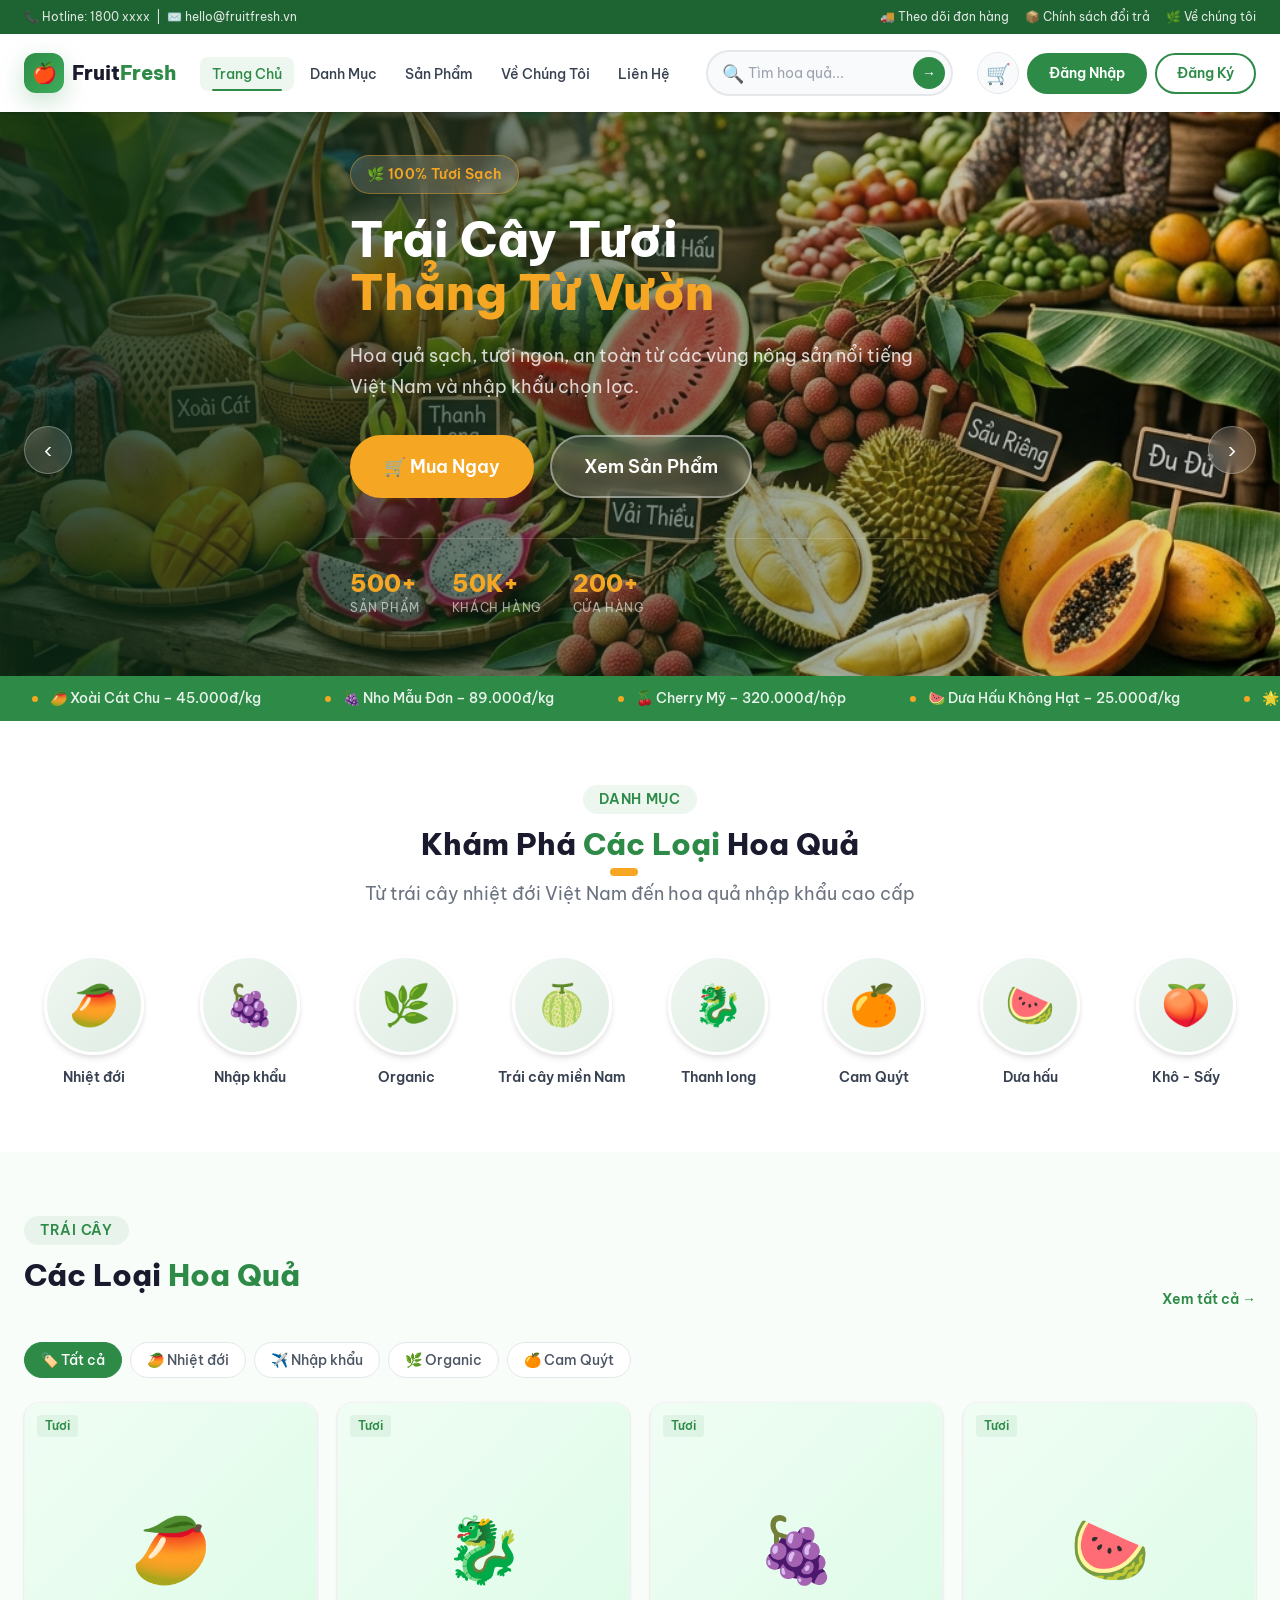
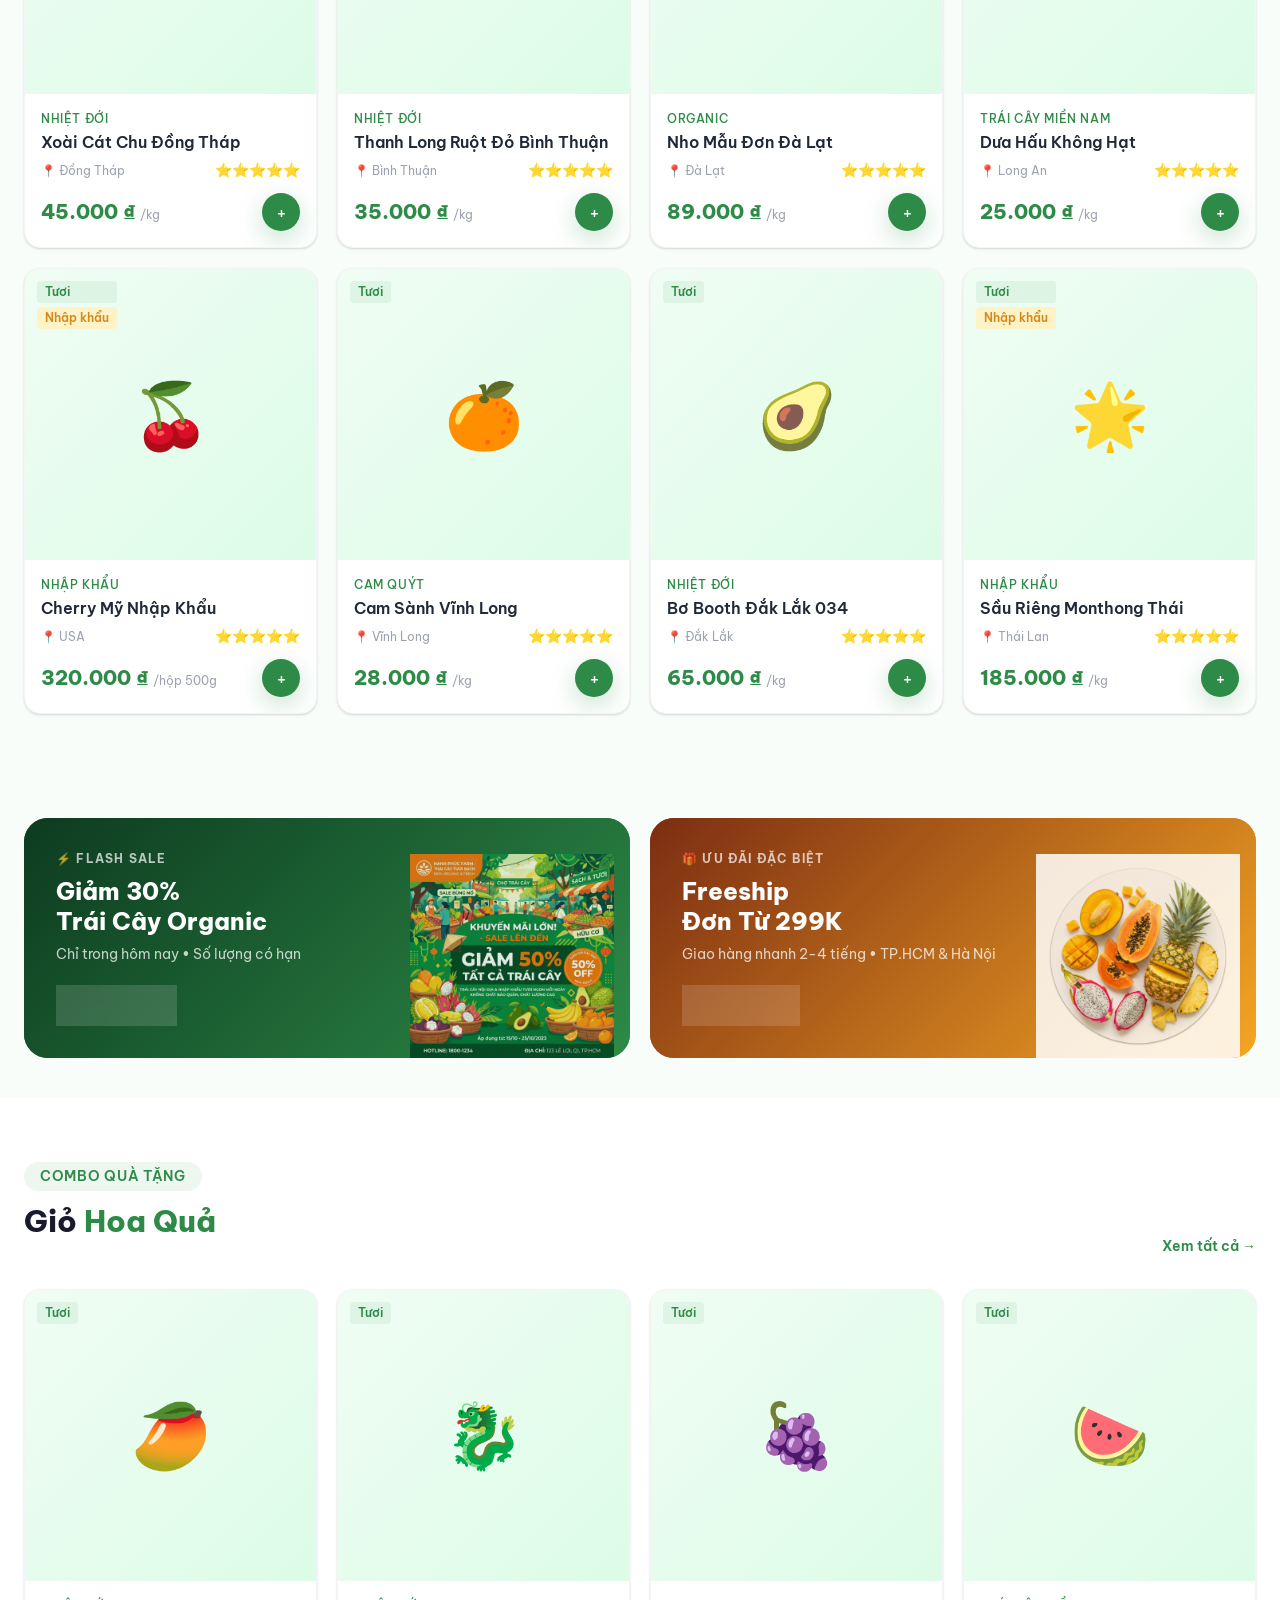
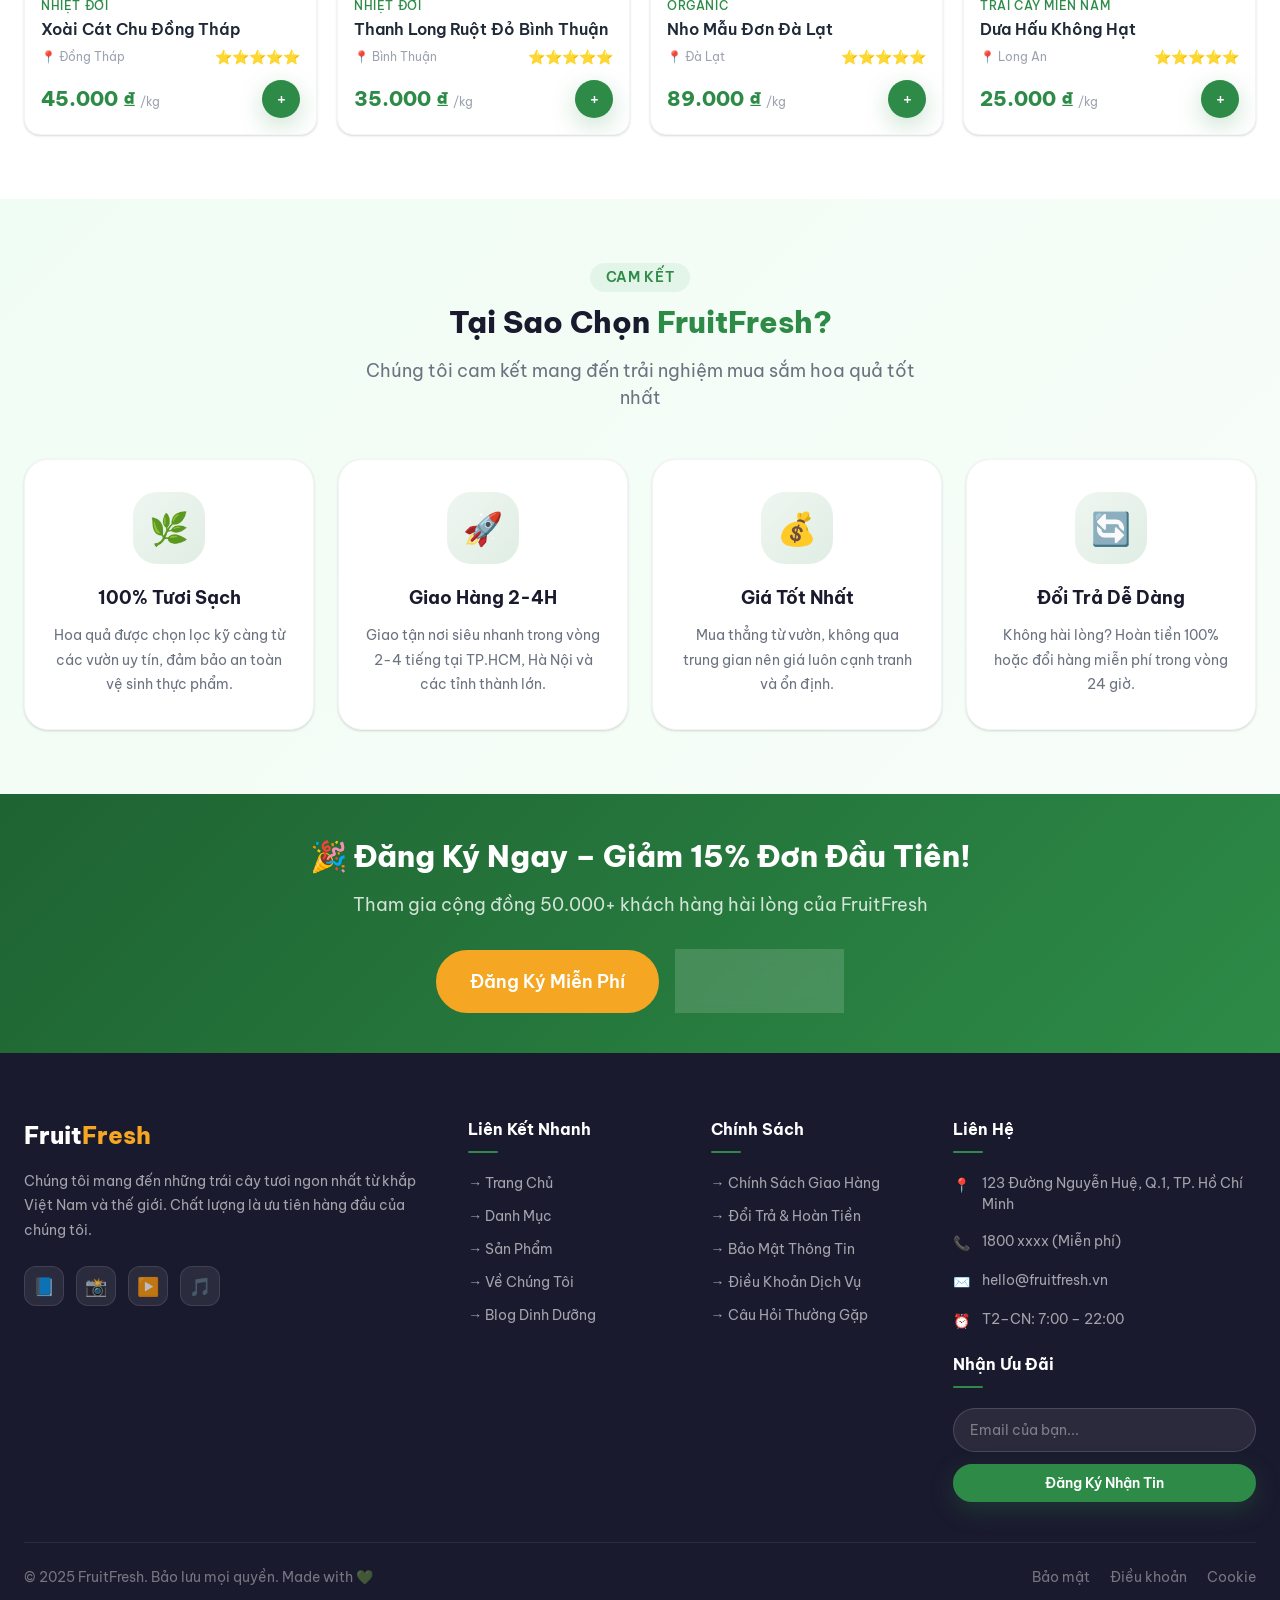
==== src/main/resources/static/index.html @ e74a1198 "fix anh" ====
<!DOCTYPE html>
<html lang="vi">
<head>
  <meta charset="UTF-8" />
  <meta name="viewport" content="width=device-width, initial-scale=1.0" />
  <meta name="description" content="FruitFresh - Hoa quả tươi sạch, nhập khẩu cao cấp. Giao hàng nhanh 2-4 tiếng tại TP.HCM và Hà Nội. 500+ sản phẩm từ khắp Việt Nam và thế giới." />
  <meta name="keywords" content="hoa quả, trái cây tươi, hoa quả nhập khẩu, trái cây organic, mua hoa quả online" />
  <meta property="og:title" content="FruitFresh - Hoa Quả Tươi Sạch Cao Cấp" />
  <meta property="og:description" content="Hoa quả tươi ngon, giao hàng nhanh, an toàn vệ sinh thực phẩm." />
  <title>FruitFresh - Hoa Quả Tươi Sạch Cao Cấp</title>

  <!-- CSS -->
  <link rel="stylesheet" href="assets/css/variables.css" />
  <link rel="stylesheet" href="assets/css/global.css" />
  <link rel="stylesheet" href="assets/css/components.css" />
  <link rel="stylesheet" href="assets/css/home.css" />
  <link rel="stylesheet" href="assets/css/profile.css" />

  <!-- Favicon emoji -->
  <link rel="icon" href="data:image/svg+xml,<svg xmlns='http://www.w3.org/2000/svg' viewBox='0 0 100 100'><text y='.9em' font-size='90'>🍎</text></svg>" />
</head>
<body>

<!-- ===================== HEADER ===================== -->
<header class="header" id="header">

  <!-- Top Bar -->
  <div class="header-top-bar">
    <div class="container">
      <span>📞 Hotline: <a href="tel:1800xxxx">1800 xxxx</a> &nbsp;|&nbsp; ✉️ <a href="mailto:hello@fruitfresh.vn">hello@fruitfresh.vn</a></span>
      <div class="top-bar-links">
        <a href="#">🚚 Theo dõi đơn hàng</a>
        <a href="#">📦 Chính sách đổi trả</a>
        <a href="#">🌿 Về chúng tôi</a>
      </div>
    </div>
  </div>

  <!-- Main Navbar -->
  <nav class="navbar">
    <div class="container">
      <div class="navbar-inner">

        <!-- Logo -->
        <a href="/" class="navbar-logo" id="logo">
          <div class="logo-icon">🍎</div>
          <div class="logo-text">Fruit<span>Fresh</span></div>
        </a>

        <!-- Nav Links -->
        <ul class="nav-links" id="nav-links">
          <li><a href="/" class="nav-link active" id="nav-home">Trang Chủ</a></li>
          <li><a href="#categories" class="nav-link" id="nav-categories">Danh Mục</a></li>
          <li><a href="#featured" class="nav-link" id="nav-products">Sản Phẩm</a></li>
          <li><a href="#why-us" class="nav-link" id="nav-about">Về Chúng Tôi</a></li>
          <li><a href="#contact" class="nav-link" id="nav-contact">Liên Hệ</a></li>
        </ul>

        <!-- Search -->
        <div class="navbar-search">
          <div class="search-input-wrap">
            <span class="search-icon">🔍</span>
            <input type="text" id="search-input" placeholder="Tìm hoa quả..." autocomplete="off" />
            <button class="search-btn" id="search-btn">→</button>
          </div>
        </div>

        <!-- Actions -->
        <div class="navbar-actions">
          <button class="action-btn" id="cart-btn" title="Giỏ hàng">
            🛒
            <span class="badge-count" id="cart-badge" style="display:none;">0</span>
          </button>
          <a href="pages/login/index.html" class="btn-login-nav" id="btn-login">Đăng Nhập</a>
          <a href="pages/register/index.html" class="btn-register-nav" id="btn-register">Đăng Ký</a>
        </div>

        <!-- Mobile Toggle -->
        <button class="menu-toggle" id="menu-toggle" aria-label="Menu">
          <span></span><span></span><span></span>
        </button>

      </div>
    </div>
  </nav>
</header>

<!-- ===================== MAIN ===================== -->
<main class="page-wrapper">

  <!-- === HERO SLIDER === -->
  <section class="hero-slider" id="hero-slider" aria-label="Hero banner">
    <!-- Rendered by JS -->
  </section>

  <!-- Hero Navigation -->
  <button class="hero-arrow hero-prev" id="hero-prev" aria-label="Previous slide">‹</button>
  <button class="hero-arrow hero-next" id="hero-next" aria-label="Next slide">›</button>
  <div class="hero-dots" id="hero-dots" role="tablist"></div>

  <!-- === TICKER / MARQUEE === -->
  <div class="ticker-section" aria-hidden="true">
    <div class="ticker-wrap" id="ticker-wrap">
      <div class="ticker-item"><span class="ticker-dot"></span>🥭 Xoài Cát Chu – 45.000đ/kg</div>
      <div class="ticker-item"><span class="ticker-dot"></span>🍇 Nho Mẫu Đơn – 89.000đ/kg</div>
      <div class="ticker-item"><span class="ticker-dot"></span>🍒 Cherry Mỹ – 320.000đ/hộp</div>
      <div class="ticker-item"><span class="ticker-dot"></span>🍉 Dưa Hấu Không Hạt – 25.000đ/kg</div>
      <div class="ticker-item"><span class="ticker-dot"></span>🌟 Sầu Riêng Monthong – 185.000đ/kg</div>
      <div class="ticker-item"><span class="ticker-dot"></span>🍊 Cam Sành Vĩnh Long – 28.000đ/kg</div>
      <div class="ticker-item"><span class="ticker-dot"></span>🥑 Bơ Booth Đắk Lắk – 65.000đ/kg</div>
      <div class="ticker-item"><span class="ticker-dot"></span>🐉 Thanh Long Ruột Đỏ – 35.000đ/kg</div>
    </div>
  </div>

  <!-- === CATEGORIES === -->
  <section class="categories-section" id="categories">
    <div class="container">
      <div class="section-header">
        <span class="section-tag">Danh Mục</span>
        <h2 class="section-title">Khám Phá <span>Các Loại</span> Hoa Quả</h2>
        <p class="section-desc">Từ trái cây nhiệt đới Việt Nam đến hoa quả nhập khẩu cao cấp</p>
      </div>
      <div class="categories-grid" id="categories-grid">
        <!-- Rendered by JS -->
      </div>
    </div>
  </section>

  <!-- === FEATURED PRODUCTS === -->
  <section class="featured-section" id="featured">
    <div class="container">
      <div class="section-header-row">
        <div class="section-header">
          <span class="section-tag">Trái cây</span>
          <h2 class="section-title">Các Loại <span>Hoa Quả</span></h2>
        </div>
        <a href="#" class="view-all-link" id="view-all-products">Xem tất cả →</a>
      </div>

      <!-- Filter Tabs -->
      <div class="product-tabs" style="margin-bottom: 24px;" role="tablist">
        <button class="product-tab active" data-category-id="" id="tab-all" role="tab">🏷️ Tất cả</button>
        <button class="product-tab" data-category-id="1" id="tab-tropical" role="tab">🥭 Nhiệt đới</button>
        <button class="product-tab" data-category-id="2" id="tab-imported" role="tab">✈️ Nhập khẩu</button>
        <button class="product-tab" data-category-id="3" id="tab-organic" role="tab">🌿 Organic</button>
        <button class="product-tab" data-category-id="6" id="tab-citrus" role="tab">🍊 Cam Quýt</button>
      </div>

      <div class="products-grid" id="featured-grid">
        <!-- Rendered by JS -->
      </div>
    </div>
  </section>

  <!-- === PROMO BANNERS === -->
  <section class="promo-section">
    <div class="container">
      <div class="promo-grid">
        <div class="promo-card promo-bg-1" id="promo-1">
          <div class="promo-content">
            <div class="promo-tag">⚡ Flash Sale</div>
            <h3 class="promo-title">Giảm 30%<br/>Trái Cây Organic</h3>
            <p class="promo-desc">Chỉ trong hôm nay • Số lượng có hạn</p>
            <a href="pages/register/index.html" class="btn btn-ghost btn-sm" id="promo-btn-1">Mua Ngay →</a>
          </div>
          <img src="assets/images/promo_banner.png" alt="Organic sale" class="promo-img" />
        </div>

        <div class="promo-card promo-bg-2" id="promo-2">
          <div class="promo-content">
            <div class="promo-tag">🎁 Ưu Đãi Đặc Biệt</div>
            <h3 class="promo-title">Freeship<br/>Đơn Từ 299K</h3>
            <p class="promo-desc">Giao hàng nhanh 2-4 tiếng • TP.HCM & Hà Nội</p>
            <a href="pages/register/index.html" class="btn btn-ghost btn-sm" id="promo-btn-2">Đặt Ngay →</a>
          </div>
          <img src="assets/images/cat_tropical.png" alt="Free shipping" class="promo-img" />
        </div>
      </div>
    </div>
  </section>

  <!-- === NEW PRODUCTS === -->
  <section class="new-products-section" id="new-products">
    <div class="container">
      <div class="section-header-row">
        <div class="section-header">
          <span class="section-tag">Combo Quà Tặng</span>
          <h2 class="section-title">Giỏ <span>Hoa Quả</span></h2>
        </div>
        <a href="#" class="view-all-link" id="view-all-new">Xem tất cả →</a>
      </div>
      <div class="products-grid" id="new-products-grid">
        <!-- Rendered by JS -->
      </div>
    </div>
  </section>

  <!-- === WHY CHOOSE US === -->
  <section class="why-section" id="why-us">
    <div class="container">
      <div class="section-header">
        <span class="section-tag">Cam Kết</span>
        <h2 class="section-title">Tại Sao Chọn <span>FruitFresh?</span></h2>
        <p class="section-desc">Chúng tôi cam kết mang đến trải nghiệm mua sắm hoa quả tốt nhất</p>
      </div>
      <div class="why-grid">
        <div class="why-card" id="why-1">
          <div class="why-icon">🌿</div>
          <h3 class="why-title">100% Tươi Sạch</h3>
          <p class="why-desc">Hoa quả được chọn lọc kỹ càng từ các vườn uy tín, đảm bảo an toàn vệ sinh thực phẩm.</p>
        </div>
        <div class="why-card" id="why-2">
          <div class="why-icon">🚀</div>
          <h3 class="why-title">Giao Hàng 2-4H</h3>
          <p class="why-desc">Giao tận nơi siêu nhanh trong vòng 2-4 tiếng tại TP.HCM, Hà Nội và các tỉnh thành lớn.</p>
        </div>
        <div class="why-card" id="why-3">
          <div class="why-icon">💰</div>
          <h3 class="why-title">Giá Tốt Nhất</h3>
          <p class="why-desc">Mua thẳng từ vườn, không qua trung gian nên giá luôn cạnh tranh và ổn định.</p>
        </div>
        <div class="why-card" id="why-4">
          <div class="why-icon">🔄</div>
          <h3 class="why-title">Đổi Trả Dễ Dàng</h3>
          <p class="why-desc">Không hài lòng? Hoàn tiền 100% hoặc đổi hàng miễn phí trong vòng 24 giờ.</p>
        </div>
      </div>
    </div>
  </section>

  <!-- === CTA BANNER === -->
  <section style="padding: var(--space-10) 0; background: linear-gradient(135deg, #1E6332, #2D8B47);">
    <div class="container" style="text-align:center;">
      <h2 style="color:white;font-size:var(--font-size-3xl);font-weight:800;margin-bottom:12px;">
        🎉 Đăng Ký Ngay – Giảm 15% Đơn Đầu Tiên!
      </h2>
      <p style="color:rgba(255,255,255,0.8);font-size:var(--font-size-lg);margin-bottom:32px;">
        Tham gia cộng đồng 50.000+ khách hàng hài lòng của FruitFresh
      </p>
      <div style="display:flex;gap:16px;justify-content:center;flex-wrap:wrap;">
        <a href="pages/register/index.html" class="btn btn-secondary btn-lg" id="cta-register">Đăng Ký Miễn Phí</a>
        <a href="pages/login/index.html" class="btn btn-ghost btn-lg" id="cta-login">Đăng Nhập</a>
      </div>
    </div>
  </section>

</main>

<!-- ===================== FOOTER ===================== -->
<footer class="footer" id="contact">
  <div class="container">
    <div class="footer-grid">

      <!-- Brand -->
      <div class="footer-brand">
        <span class="logo-text">Fruit<span>Fresh</span></span>
        <p class="footer-desc">
          Chúng tôi mang đến những trái cây tươi ngon nhất từ khắp Việt Nam và thế giới.
          Chất lượng là ưu tiên hàng đầu của chúng tôi.
        </p>
        <div class="footer-socials">
          <a href="#" class="social-icon" id="social-fb" title="Facebook" aria-label="Facebook">📘</a>
          <a href="#" class="social-icon" id="social-ig" title="Instagram" aria-label="Instagram">📸</a>
          <a href="#" class="social-icon" id="social-yt" title="YouTube" aria-label="YouTube">▶️</a>
          <a href="#" class="social-icon" id="social-tiktok" title="TikTok" aria-label="TikTok">🎵</a>
        </div>
      </div>

      <!-- Quick Links -->
      <div>
        <h4 class="footer-title">Liên Kết Nhanh</h4>
        <ul class="footer-links">
          <li><a href="/" class="footer-link" id="footer-home">→ Trang Chủ</a></li>
          <li><a href="#categories" class="footer-link" id="footer-cats">→ Danh Mục</a></li>
          <li><a href="#featured" class="footer-link" id="footer-products">→ Sản Phẩm</a></li>
          <li><a href="#why-us" class="footer-link" id="footer-about">→ Về Chúng Tôi</a></li>
          <li><a href="#" class="footer-link" id="footer-blog">→ Blog Dinh Dưỡng</a></li>
        </ul>
      </div>

      <!-- Policy Links -->
      <div>
        <h4 class="footer-title">Chính Sách</h4>
        <ul class="footer-links">
          <li><a href="#" class="footer-link" id="footer-shipping">→ Chính Sách Giao Hàng</a></li>
          <li><a href="#" class="footer-link" id="footer-return">→ Đổi Trả & Hoàn Tiền</a></li>
          <li><a href="#" class="footer-link" id="footer-privacy">→ Bảo Mật Thông Tin</a></li>
          <li><a href="#" class="footer-link" id="footer-terms">→ Điều Khoản Dịch Vụ</a></li>
          <li><a href="#" class="footer-link" id="footer-faq">→ Câu Hỏi Thường Gặp</a></li>
        </ul>
      </div>

      <!-- Contact + Newsletter -->
      <div>
        <h4 class="footer-title">Liên Hệ</h4>
        <div class="footer-contact-item">
          <span class="contact-icon">📍</span>
          <span>123 Đường Nguyễn Huệ, Q.1, TP. Hồ Chí Minh</span>
        </div>
        <div class="footer-contact-item">
          <span class="contact-icon">📞</span>
          <span>1800 xxxx (Miễn phí)</span>
        </div>
        <div class="footer-contact-item">
          <span class="contact-icon">✉️</span>
          <span>hello@fruitfresh.vn</span>
        </div>
        <div class="footer-contact-item">
          <span class="contact-icon">⏰</span>
          <span>T2–CN: 7:00 – 22:00</span>
        </div>
        <h4 class="footer-title" style="margin-top: 20px;">Nhận Ưu Đãi</h4>
        <div class="footer-newsletter">
          <input type="email" id="newsletter-email" placeholder="Email của bạn..." />
          <button class="btn btn-primary btn-sm" id="newsletter-btn" style="width:100%;">Đăng Ký Nhận Tin</button>
        </div>
      </div>

    </div>

    <!-- Footer Bottom -->
    <div class="footer-bottom">
      <span>© 2025 FruitFresh. Bảo lưu mọi quyền. Made with 💚</span>
      <div class="footer-bottom-links">
        <a href="#" id="footer-privacy-bottom">Bảo mật</a>
        <a href="#" id="footer-terms-bottom">Điều khoản</a>
        <a href="#" id="footer-cookie">Cookie</a>
      </div>
    </div>
  </div>
</footer>

<!-- === SCROLL TO TOP === -->
<button class="scroll-top-btn" id="scroll-top" aria-label="Lên đầu trang">↑</button>

<!-- === TOAST NOTIFICATION === -->
<div class="toast" id="toast" role="alert" aria-live="polite"></div>

<!-- === PROFILE MODAL === -->
<div class="profile-modal-overlay" id="profile-modal">
  <div class="profile-modal-card">
    <div class="profile-modal-header">
      <h3 class="profile-modal-title">Thông Tin <span>Cá Nhân</span></h3>
      <button class="profile-modal-close-btn" id="profile-modal-close">×</button>
    </div>
    
    <div class="profile-alert hidden" id="profile-alert" role="alert" style="margin-bottom:20px; padding:12px; border-radius:12px; font-size:14px; font-weight:600; text-align:center;"></div>

    <form id="profile-form" novalidate autocomplete="on">
      <!-- Avatar Section -->
      <div class="profile-avatar-section">
        <div class="profile-avatar-display" id="profile-avatar-display">👤</div>
        <input type="hidden" id="profile-avatar-input" name="avatar" value="👤" />
        <div class="profile-avatar-picker-wrap">
          <div class="profile-avatar-picker-title">Chọn hình quả đại diện:</div>
          <div class="profile-emoji-grid">
            <span class="profile-emoji-option selected" data-emoji="👤">👤</span>
            <span class="profile-emoji-option" data-emoji="🍎">🍎</span>
            <span class="profile-emoji-option" data-emoji="🍓">🍓</span>
            <span class="profile-emoji-option" data-emoji="🍇">🍇</span>
            <span class="profile-emoji-option" data-emoji="🥑">🥑</span>
            <span class="profile-emoji-option" data-emoji="🍋">🍋</span>
            <span class="profile-emoji-option" data-emoji="🥭">🥭</span>
            <span class="profile-emoji-option" data-emoji="🍉">🍉</span>
            <span class="profile-emoji-option" data-emoji="🍒">🍒</span>
            <span class="profile-emoji-option" data-emoji="🥝">🥝</span>
          </div>
        </div>
      </div>

      <!-- Email (Read-only) -->
      <div class="profile-form-group">
        <label class="profile-form-label" for="profile-email">📧 Email đăng nhập (Không thể đổi)</label>
        <input type="email" id="profile-email" class="profile-form-input" disabled />
      </div>

      <!-- Họ tên -->
      <div class="profile-form-group">
        <label class="profile-form-label" for="profile-fullname">👤 Họ và Tên</label>
        <input type="text" id="profile-fullname" class="profile-form-input" required />
      </div>

      <!-- Số điện thoại -->
      <div class="profile-form-group">
        <label class="profile-form-label" for="profile-phone">📱 Số Điện Thoại</label>
        <input type="tel" id="profile-phone" class="profile-form-input" />
      </div>

      <!-- Địa chỉ -->
      <div class="profile-form-group">
        <label class="profile-form-label" for="profile-address">🏠 Địa Chỉ Giao Hàng</label>
        <input type="text" id="profile-address" class="profile-form-input" />
      </div>

      <!-- Actions -->
      <div class="profile-modal-actions">
        <button type="button" class="btn-profile-cancel" id="profile-cancel-btn">Hủy</button>
        <button type="submit" class="btn-profile-save" id="profile-save-btn">Lưu Thay Đổi</button>
      </div>
    </form>
  </div>
</div>

<!-- ==========================================
     QUICK VIEW MODAL
     ========================================== -->
<div id="quick-view-modal" class="qv-overlay" role="dialog" aria-modal="true" aria-label="Xem nhanh sản phẩm">
  <div class="qv-card">
    <!-- Close Button -->
    <button class="qv-close" id="qv-close" aria-label="Đóng">✕</button>

    <!-- Loading Spinner -->
    <div class="qv-loading" id="qv-loading">
      <div class="qv-spinner"></div>
    </div>

    <!-- Content (hidden until loaded) -->
    <div class="qv-body" id="qv-body" style="display:none;">
      <!-- LEFT: Gallery -->
      <div class="qv-gallery">
        <div class="qv-main-img" id="qv-main-img"></div>
        <div class="qv-thumbs" id="qv-thumbs"></div>
      </div>

      <!-- RIGHT: Product Info -->
      <div class="qv-info">
        <!-- Breadcrumb category -->
        <p class="qv-category" id="qv-category"></p>
        <h2 class="qv-name" id="qv-name"></h2>

        <!-- Rating summary -->
        <div class="qv-rating-row">
          <div class="qv-stars" id="qv-stars">★★★★★</div>
          <span class="qv-rating-count" id="qv-rating-count">(0 đánh giá)</span>
        </div>

        <!-- Price -->
        <div class="qv-price-row">
          <span class="qv-price" id="qv-price"></span>
          <span class="qv-unit" id="qv-unit"></span>
        </div>

        <!-- Origin -->
        <div class="qv-origin-row" id="qv-origin-row">
          <span class="qv-origin-label">📍 Xuất xứ:</span>
          <span class="qv-origin-value" id="qv-origin"></span>
        </div>

        <!-- Description -->
        <div class="qv-desc-block">
          <h4 class="qv-desc-title">📝 Mô tả sản phẩm</h4>
          <p class="qv-desc-text" id="qv-desc"></p>
        </div>

        <!-- Add to Cart CTA -->
        <div class="qv-actions">
          <div class="qv-qty-wrap">
            <button class="qv-qty-btn" id="qv-qty-minus">−</button>
            <span class="qv-qty-val" id="qv-qty">1</span>
            <button class="qv-qty-btn" id="qv-qty-plus">+</button>
          </div>
          <button class="qv-add-cart" id="qv-add-cart">🛒 Thêm vào Giỏ</button>
        </div>
      </div>
    </div>

    <!-- REVIEWS SECTION -->
    <div class="qv-reviews" id="qv-reviews" style="display:none;">
      <h3 class="qv-reviews-title">⭐ Đánh giá từ khách hàng</h3>
      <div class="qv-reviews-list" id="qv-reviews-list"></div>
    </div>
  </div>
</div>

<!-- === SCRIPTS === -->
<script src="assets/js/api.js"></script>
<script src="assets/js/home.js"></script>

</body>
</html>
---- src/main/resources/static/assets/css/variables.css ----
/* ============================================
   FRUITSHOPPING - CSS VARIABLES / DESIGN TOKENS
   ============================================ */

:root {
  /* === BRAND COLORS === */
  --color-primary:         #2D8B47;
  --color-primary-light:   #3DAD5A;
  --color-primary-dark:    #1E6332;
  --color-primary-50:      rgba(45, 139, 71, 0.08);
  --color-primary-100:     rgba(45, 139, 71, 0.15);

  --color-secondary:       #F5A623;
  --color-secondary-light: #FFB84D;
  --color-secondary-dark:  #D4891A;

  --color-accent:          #E84C3D;
  --color-accent-light:    #FF6B5B;

  /* === NEUTRALS === */
  --color-dark:            #1A1A2E;
  --color-dark-2:          #16213E;
  --color-gray-900:        #111827;
  --color-gray-800:        #1F2937;
  --color-gray-700:        #374151;
  --color-gray-600:        #4B5563;
  --color-gray-500:        #6B7280;
  --color-gray-400:        #9CA3AF;
  --color-gray-300:        #D1D5DB;
  --color-gray-200:        #E5E7EB;
  --color-gray-100:        #F3F4F6;
  --color-gray-50:         #F9FAFB;
  --color-white:           #FFFFFF;

  /* === BACKGROUND === */
  --bg-body:               #F8FDF9;
  --bg-card:               #FFFFFF;
  --bg-overlay:            rgba(0, 0, 0, 0.5);

  /* === TYPOGRAPHY === */
  --font-family:           'Be Vietnam Pro', 'Segoe UI', sans-serif;
  --font-size-xs:          0.75rem;    /* 12px */
  --font-size-sm:          0.875rem;   /* 14px */
  --font-size-base:        1rem;       /* 16px */
  --font-size-lg:          1.125rem;   /* 18px */
  --font-size-xl:          1.25rem;    /* 20px */
  --font-size-2xl:         1.5rem;     /* 24px */
  --font-size-3xl:         1.875rem;   /* 30px */
  --font-size-4xl:         2.25rem;    /* 36px */
  --font-size-5xl:         3rem;       /* 48px */

  --font-weight-normal:    400;
  --font-weight-medium:    500;
  --font-weight-semibold:  600;
  --font-weight-bold:      700;
  --font-weight-extrabold: 800;

  --line-height-tight:     1.25;
  --line-height-normal:    1.5;
  --line-height-relaxed:   1.75;

  /* === SPACING === */
  --space-1:   0.25rem;
  --space-2:   0.5rem;
  --space-3:   0.75rem;
  --space-4:   1rem;
  --space-5:   1.25rem;
  --space-6:   1.5rem;
  --space-8:   2rem;
  --space-10:  2.5rem;
  --space-12:  3rem;
  --space-16:  4rem;
  --space-20:  5rem;
  --space-24:  6rem;

  /* === BORDER RADIUS === */
  --radius-sm:   0.25rem;
  --radius-md:   0.5rem;
  --radius-lg:   0.75rem;
  --radius-xl:   1rem;
  --radius-2xl:  1.5rem;
  --radius-full: 9999px;

  /* === SHADOWS === */
  --shadow-xs:  0 1px 2px rgba(0,0,0,0.05);
  --shadow-sm:  0 1px 3px rgba(0,0,0,0.1), 0 1px 2px rgba(0,0,0,0.06);
  --shadow-md:  0 4px 6px rgba(0,0,0,0.07), 0 2px 4px rgba(0,0,0,0.06);
  --shadow-lg:  0 10px 15px rgba(0,0,0,0.08), 0 4px 6px rgba(0,0,0,0.05);
  --shadow-xl:  0 20px 25px rgba(0,0,0,0.1), 0 10px 10px rgba(0,0,0,0.04);
  --shadow-green: 0 8px 24px rgba(45, 139, 71, 0.25);

  /* === TRANSITIONS === */
  --transition-fast:   150ms ease;
  --transition-base:   250ms ease;
  --transition-slow:   400ms ease;
  --transition-spring: 350ms cubic-bezier(0.34, 1.56, 0.64, 1);

  /* === Z-INDEX === */
  --z-dropdown:  100;
  --z-sticky:    200;
  --z-modal:     300;
  --z-tooltip:   400;
  --z-toast:     500;

  /* === CONTAINER === */
  --container-max: 1280px;
  --container-pad: var(--space-6);
}
---- src/main/resources/static/assets/css/global.css ----
/* ============================================
   FRUITSHOPPING - GLOBAL STYLES
   ============================================ */

@import url('https://fonts.googleapis.com/css2?family=Be+Vietnam+Pro:wght@300;400;500;600;700;800&display=swap');

/* === RESET === */
*, *::before, *::after {
  box-sizing: border-box;
  margin: 0;
  padding: 0;
}

html {
  scroll-behavior: smooth;
  font-size: 16px;
}

body {
  font-family: var(--font-family);
  font-size: var(--font-size-base);
  line-height: var(--line-height-normal);
  color: var(--color-gray-800);
  background-color: var(--bg-body);
  -webkit-font-smoothing: antialiased;
  -moz-osx-font-smoothing: grayscale;
}

img { max-width: 100%; height: auto; display: block; }
a  { text-decoration: none; color: inherit; }
ul, ol { list-style: none; }
button { cursor: pointer; border: none; background: none; font-family: inherit; }
input, textarea, select { font-family: inherit; }

/* === SCROLLBAR === */
::-webkit-scrollbar { width: 6px; height: 6px; }
::-webkit-scrollbar-track { background: var(--color-gray-100); }
::-webkit-scrollbar-thumb { background: var(--color-primary); border-radius: var(--radius-full); }
::-webkit-scrollbar-thumb:hover { background: var(--color-primary-dark); }

/* === CONTAINER === */
.container {
  max-width: var(--container-max);
  margin: 0 auto;
  padding: 0 var(--container-pad);
}

/* === SECTION === */
.section { padding: var(--space-16) 0; }
.section-sm { padding: var(--space-10) 0; }

.section-header {
  text-align: center;
  margin-bottom: var(--space-12);
}

.section-tag {
  display: inline-block;
  font-size: var(--font-size-sm);
  font-weight: var(--font-weight-semibold);
  color: var(--color-primary);
  background: var(--color-primary-50);
  padding: var(--space-1) var(--space-4);
  border-radius: var(--radius-full);
  margin-bottom: var(--space-3);
  letter-spacing: 0.05em;
  text-transform: uppercase;
}

.section-title {
  font-size: var(--font-size-3xl);
  font-weight: var(--font-weight-extrabold);
  color: var(--color-dark);
  line-height: var(--line-height-tight);
  margin-bottom: var(--space-4);
}

.section-title span {
  color: var(--color-primary);
}

.section-desc {
  font-size: var(--font-size-lg);
  color: var(--color-gray-500);
  max-width: 560px;
  margin: 0 auto;
}

/* === BUTTONS === */
.btn {
  display: inline-flex;
  align-items: center;
  justify-content: center;
  gap: var(--space-2);
  padding: var(--space-3) var(--space-6);
  border-radius: var(--radius-full);
  font-size: var(--font-size-base);
  font-weight: var(--font-weight-semibold);
  transition: all var(--transition-base);
  cursor: pointer;
  border: 2px solid transparent;
  white-space: nowrap;
}

.btn-primary {
  background: var(--color-primary);
  color: var(--color-white);
  border-color: var(--color-primary);
  box-shadow: var(--shadow-green);
}
.btn-primary:hover {
  background: var(--color-primary-dark);
  border-color: var(--color-primary-dark);
  transform: translateY(-2px);
  box-shadow: 0 12px 28px rgba(45, 139, 71, 0.35);
}

.btn-secondary {
  background: var(--color-secondary);
  color: var(--color-white);
  border-color: var(--color-secondary);
}
.btn-secondary:hover {
  background: var(--color-secondary-dark);
  border-color: var(--color-secondary-dark);
  transform: translateY(-2px);
}

.btn-outline {
  background: transparent;
  color: var(--color-primary);
  border-color: var(--color-primary);
}
.btn-outline:hover {
  background: var(--color-primary);
  color: var(--color-white);
  transform: translateY(-2px);
}

.btn-ghost {
  background: rgba(255,255,255,0.15);
  color: var(--color-white);
  border-color: rgba(255,255,255,0.4);
  backdrop-filter: blur(8px);
}
.btn-ghost:hover {
  background: rgba(255,255,255,0.25);
  border-color: rgba(255,255,255,0.7);
  transform: translateY(-2px);
}

.btn-sm {
  padding: var(--space-2) var(--space-4);
  font-size: var(--font-size-sm);
}

.btn-lg {
  padding: var(--space-4) var(--space-8);
  font-size: var(--font-size-lg);
}

.btn-icon {
  width: 40px;
  height: 40px;
  padding: 0;
  border-radius: var(--radius-full);
}

/* === BADGE === */
.badge {
  display: inline-flex;
  align-items: center;
  padding: 2px var(--space-2);
  border-radius: var(--radius-sm);
  font-size: var(--font-size-xs);
  font-weight: var(--font-weight-semibold);
}
.badge-red  { background: #FEE2E2; color: var(--color-accent); }
.badge-green{ background: var(--color-primary-50); color: var(--color-primary); }
.badge-orange{ background: #FEF3C7; color: var(--color-secondary-dark); }

/* === CARD === */
.card {
  background: var(--bg-card);
  border-radius: var(--radius-xl);
  box-shadow: var(--shadow-sm);
  transition: all var(--transition-base);
  overflow: hidden;
}
.card:hover {
  box-shadow: var(--shadow-xl);
  transform: translateY(-4px);
}

/* === GRID === */
.grid-4 { display: grid; grid-template-columns: repeat(4, 1fr); gap: var(--space-6); }
.grid-3 { display: grid; grid-template-columns: repeat(3, 1fr); gap: var(--space-6); }
.grid-2 { display: grid; grid-template-columns: repeat(2, 1fr); gap: var(--space-6); }

/* === FLEX === */
.flex { display: flex; }
.flex-center { display: flex; align-items: center; justify-content: center; }
.flex-between { display: flex; align-items: center; justify-content: space-between; }
.gap-2 { gap: var(--space-2); }
.gap-4 { gap: var(--space-4); }

/* === RATING STARS === */
.stars {
  display: flex;
  gap: 2px;
  color: var(--color-secondary);
  font-size: var(--font-size-sm);
}

/* === SKELETON LOADER === */
.skeleton {
  background: linear-gradient(90deg, var(--color-gray-100) 25%, var(--color-gray-200) 50%, var(--color-gray-100) 75%);
  background-size: 200% 100%;
  animation: skeleton-pulse 1.5s infinite;
  border-radius: var(--radius-md);
}

@keyframes skeleton-pulse {
  0% { background-position: 200% 0; }
  100% { background-position: -200% 0; }
}

/* === TOAST === */
.toast {
  position: fixed;
  bottom: var(--space-6);
  right: var(--space-6);
  background: var(--color-dark);
  color: var(--color-white);
  padding: var(--space-3) var(--space-6);
  border-radius: var(--radius-lg);
  box-shadow: var(--shadow-xl);
  z-index: var(--z-toast);
  font-size: var(--font-size-sm);
  font-weight: var(--font-weight-medium);
  opacity: 0;
  transform: translateY(20px);
  transition: all var(--transition-base);
  pointer-events: none;
}
.toast.show {
  opacity: 1;
  transform: translateY(0);
}
.toast.success { border-left: 4px solid var(--color-primary); }
.toast.error   { border-left: 4px solid var(--color-accent); }

/* === UTILITY === */
.text-primary { color: var(--color-primary); }
.text-accent  { color: var(--color-accent); }
.text-muted   { color: var(--color-gray-500); }
.text-center  { text-align: center; }
.fw-bold      { font-weight: var(--font-weight-bold); }
.mb-4         { margin-bottom: var(--space-4); }
.mt-4         { margin-top: var(--space-4); }
.hidden       { display: none !important; }

/* === RESPONSIVE === */
@media (max-width: 1024px) {
  .grid-4 { grid-template-columns: repeat(2, 1fr); }
  .grid-3 { grid-template-columns: repeat(2, 1fr); }
}
@media (max-width: 640px) {
  .grid-4, .grid-3, .grid-2 { grid-template-columns: 1fr; }
  .section { padding: var(--space-10) 0; }
  .section-title { font-size: var(--font-size-2xl); }
}
---- src/main/resources/static/assets/css/components.css ----
/* ============================================
   FRUITSHOPPING - COMPONENTS CSS
   Header, Footer, Product Card, Category Card
   ============================================ */

/* ============================
   HEADER / NAVBAR
   ============================ */
.header {
  position: fixed;
  top: 0;
  left: 0;
  right: 0;
  z-index: var(--z-sticky);
  transition: all var(--transition-base);
}

.header-top-bar {
  background: var(--color-primary-dark);
  color: rgba(255,255,255,0.85);
  font-size: var(--font-size-xs);
  padding: var(--space-2) 0;
}
.header-top-bar .container {
  display: flex;
  justify-content: space-between;
  align-items: center;
}
.header-top-bar a {
  color: rgba(255,255,255,0.85);
  transition: color var(--transition-fast);
}
.header-top-bar a:hover { color: #fff; }
.top-bar-links { display: flex; gap: var(--space-4); }

.navbar {
  background: var(--color-white);
  box-shadow: var(--shadow-sm);
  transition: all var(--transition-base);
}
.navbar.scrolled {
  box-shadow: var(--shadow-lg);
  background: rgba(255, 255, 255, 0.97);
  backdrop-filter: blur(12px);
}

.navbar-inner {
  display: flex;
  align-items: center;
  gap: var(--space-6);
  padding: var(--space-4) 0;
}

/* Logo */
.navbar-logo {
  display: flex;
  align-items: center;
  gap: var(--space-2);
  flex-shrink: 0;
}
.navbar-logo .logo-icon {
  width: 40px;
  height: 40px;
  background: linear-gradient(135deg, var(--color-primary), var(--color-primary-light));
  border-radius: var(--radius-lg);
  display: flex;
  align-items: center;
  justify-content: center;
  font-size: 20px;
  box-shadow: var(--shadow-green);
}
.navbar-logo .logo-text {
  font-size: var(--font-size-xl);
  font-weight: var(--font-weight-extrabold);
  color: var(--color-dark);
  line-height: 1;
}
.navbar-logo .logo-text span {
  color: var(--color-primary);
}

/* Nav Links */
.nav-links {
  display: flex;
  align-items: center;
  gap: var(--space-1);
}
.nav-link {
  position: relative;
  font-size: var(--font-size-sm);
  font-weight: var(--font-weight-medium);
  color: var(--color-gray-700);
  padding: var(--space-2) var(--space-3);
  border-radius: var(--radius-md);
  transition: all var(--transition-fast);
}
.nav-link::after {
  content: '';
  position: absolute;
  bottom: 0;
  left: 50%;
  width: 0;
  height: 2px;
  background: var(--color-primary);
  border-radius: var(--radius-full);
  transition: all var(--transition-base);
  transform: translateX(-50%);
}
.nav-link:hover, .nav-link.active {
  color: var(--color-primary);
  background: var(--color-primary-50);
}
.nav-link:hover::after, .nav-link.active::after {
  width: calc(100% - var(--space-6));
}

/* Search Bar */
.navbar-search {
  flex: 1;
  max-width: 420px;
  position: relative;
}
.search-input-wrap {
  position: relative;
  display: flex;
  align-items: center;
}
.search-icon {
  position: absolute;
  left: var(--space-4);
  color: var(--color-gray-400);
  font-size: var(--font-size-lg);
  pointer-events: none;
}
#search-input {
  width: 100%;
  padding: var(--space-3) var(--space-10) var(--space-3) var(--space-10);
  border: 2px solid var(--color-gray-200);
  border-radius: var(--radius-full);
  font-size: var(--font-size-sm);
  color: var(--color-gray-800);
  background: var(--color-gray-50);
  transition: all var(--transition-base);
  outline: none;
}
#search-input:focus {
  border-color: var(--color-primary);
  background: var(--color-white);
  box-shadow: 0 0 0 4px var(--color-primary-50);
}
#search-input::placeholder { color: var(--color-gray-400); }

.search-btn {
  position: absolute;
  right: var(--space-2);
  background: var(--color-primary);
  color: white;
  border: none;
  border-radius: var(--radius-full);
  width: 32px;
  height: 32px;
  display: flex;
  align-items: center;
  justify-content: center;
  cursor: pointer;
  transition: background var(--transition-fast);
  font-size: var(--font-size-sm);
}
.search-btn:hover { background: var(--color-primary-dark); }

/* Navbar Actions */
.navbar-actions {
  display: flex;
  align-items: center;
  gap: var(--space-2);
  margin-left: auto;
}
.action-btn {
  position: relative;
  width: 42px;
  height: 42px;
  border-radius: var(--radius-full);
  display: flex;
  align-items: center;
  justify-content: center;
  color: var(--color-gray-700);
  font-size: 20px;
  transition: all var(--transition-base);
  background: var(--color-gray-50);
  border: 1.5px solid var(--color-gray-200);
}
.action-btn:hover {
  background: var(--color-primary-50);
  color: var(--color-primary);
  border-color: var(--color-primary-100);
  transform: translateY(-2px);
}
.action-btn .badge-count {
  position: absolute;
  top: -4px;
  right: -4px;
  background: var(--color-accent);
  color: white;
  font-size: 10px;
  font-weight: 700;
  width: 18px;
  height: 18px;
  border-radius: 50%;
  display: flex;
  align-items: center;
  justify-content: center;
  border: 2px solid white;
}

.btn-login-nav {
  padding: var(--space-2) var(--space-5);
  background: var(--color-primary);
  color: white;
  border-radius: var(--radius-full);
  font-size: var(--font-size-sm);
  font-weight: var(--font-weight-semibold);
  transition: all var(--transition-base);
  border: 2px solid var(--color-primary);
}
.btn-login-nav:hover {
  background: var(--color-primary-dark);
  border-color: var(--color-primary-dark);
  transform: translateY(-2px);
  box-shadow: var(--shadow-green);
}

.btn-register-nav {
  padding: var(--space-2) var(--space-5);
  background: transparent;
  color: var(--color-primary);
  border-radius: var(--radius-full);
  font-size: var(--font-size-sm);
  font-weight: var(--font-weight-semibold);
  transition: all var(--transition-base);
  border: 2px solid var(--color-primary);
}
.btn-register-nav:hover {
  background: var(--color-primary);
  color: white;
  transform: translateY(-2px);
}

/* Mobile menu toggle */
.menu-toggle {
  display: none;
  flex-direction: column;
  gap: 5px;
  cursor: pointer;
  padding: var(--space-2);
}
.menu-toggle span {
  display: block;
  width: 22px;
  height: 2px;
  background: var(--color-gray-700);
  border-radius: 2px;
  transition: all var(--transition-base);
}

/* ============================
   CATEGORY CARD
   ============================ */
.category-card {
  text-align: center;
  cursor: pointer;
  transition: all var(--transition-spring);
}
.category-card:hover {
  transform: translateY(-6px);
}
.category-img-wrap {
  width: 100px;
  height: 100px;
  border-radius: var(--radius-full);
  overflow: hidden;
  margin: 0 auto var(--space-3);
  background: linear-gradient(135deg, var(--color-primary-50), var(--color-primary-100));
  border: 3px solid var(--color-white);
  box-shadow: var(--shadow-md);
  transition: all var(--transition-spring);
  display: flex;
  align-items: center;
  justify-content: center;
  font-size: 2.5rem;
}
.category-card:hover .category-img-wrap {
  box-shadow: var(--shadow-green);
  border-color: var(--color-primary-100);
  transform: scale(1.05);
}
.category-img-wrap img {
  width: 100%;
  height: 100%;
  object-fit: cover;
}
.category-name {
  font-size: var(--font-size-sm);
  font-weight: var(--font-weight-semibold);
  color: var(--color-gray-700);
  transition: color var(--transition-fast);
}
.category-card:hover .category-name {
  color: var(--color-primary);
}

/* ============================
   PRODUCT CARD
   ============================ */
.product-card {
  background: var(--bg-card);
  border-radius: var(--radius-xl);
  overflow: hidden;
  box-shadow: var(--shadow-sm);
  transition: all var(--transition-base);
  border: 1.5px solid var(--color-gray-100);
  position: relative;
}
.product-card:hover {
  box-shadow: var(--shadow-xl);
  transform: translateY(-5px);
  border-color: var(--color-primary-100);
}

.product-img-wrap {
  position: relative;
  overflow: hidden;
  aspect-ratio: 1 / 1;
  background: linear-gradient(135deg, #F0FDF4, #DCFCE7);
}
.product-img-wrap img {
  width: 100%;
  height: 100%;
  object-fit: cover;
  transition: transform var(--transition-slow);
}
.product-card:hover .product-img-wrap img {
  transform: scale(1.08);
}

.product-badges {
  position: absolute;
  top: var(--space-3);
  left: var(--space-3);
  display: flex;
  flex-direction: column;
  gap: var(--space-1);
}

.product-actions {
  position: absolute;
  top: var(--space-3);
  right: var(--space-3);
  display: flex;
  flex-direction: column;
  gap: var(--space-2);
  opacity: 0;
  transform: translateX(10px);
  transition: all var(--transition-base);
}
.product-card:hover .product-actions {
  opacity: 1;
  transform: translateX(0);
}
.product-action-btn {
  width: 36px;
  height: 36px;
  border-radius: var(--radius-full);
  background: white;
  border: none;
  display: flex;
  align-items: center;
  justify-content: center;
  box-shadow: var(--shadow-md);
  cursor: pointer;
  color: var(--color-gray-600);
  font-size: var(--font-size-base);
  transition: all var(--transition-fast);
}
.product-action-btn:hover {
  background: var(--color-primary);
  color: white;
  transform: scale(1.1);
}

.product-info {
  padding: var(--space-4);
}
.product-category {
  font-size: var(--font-size-xs);
  color: var(--color-primary);
  font-weight: var(--font-weight-medium);
  text-transform: uppercase;
  letter-spacing: 0.05em;
  margin-bottom: var(--space-1);
}
.product-name {
  font-size: var(--font-size-base);
  font-weight: var(--font-weight-semibold);
  color: var(--color-gray-800);
  margin-bottom: var(--space-2);
  line-height: var(--line-height-tight);
  display: -webkit-box;
  -webkit-line-clamp: 2;
  -webkit-box-orient: vertical;
  overflow: hidden;
}
.product-meta {
  display: flex;
  align-items: center;
  justify-content: space-between;
  gap: var(--space-2);
  margin-bottom: var(--space-3);
}
.product-origin {
  font-size: var(--font-size-xs);
  color: var(--color-gray-400);
  display: flex;
  align-items: center;
  gap: 4px;
}
.product-price-row {
  display: flex;
  align-items: center;
  justify-content: space-between;
}
.product-price {
  font-size: var(--font-size-xl);
  font-weight: var(--font-weight-extrabold);
  color: var(--color-primary);
}
.product-unit {
  font-size: var(--font-size-xs);
  color: var(--color-gray-400);
  font-weight: var(--font-weight-normal);
}
.btn-add-cart {
  width: 38px;
  height: 38px;
  border-radius: var(--radius-full);
  background: var(--color-primary);
  color: white;
  border: none;
  display: flex;
  align-items: center;
  justify-content: center;
  cursor: pointer;
  font-size: var(--font-size-lg);
  transition: all var(--transition-spring);
  box-shadow: var(--shadow-green);
  flex-shrink: 0;
}
.btn-add-cart:hover {
  background: var(--color-primary-dark);
  transform: scale(1.15) rotate(-5deg);
}
.btn-add-cart:active {
  transform: scale(0.9);
}

/* ============================
   FOOTER
   ============================ */
.footer {
  background: var(--color-dark);
  color: rgba(255,255,255,0.75);
  padding: var(--space-16) 0 0;
}
.footer-grid {
  display: grid;
  grid-template-columns: 2fr 1fr 1fr 1.5fr;
  gap: var(--space-10);
  margin-bottom: var(--space-10);
}
.footer-brand .logo-text {
  font-size: var(--font-size-2xl);
  font-weight: var(--font-weight-extrabold);
  color: white;
  margin-bottom: var(--space-4);
  display: block;
}
.footer-brand .logo-text span { color: var(--color-secondary); }
.footer-desc {
  font-size: var(--font-size-sm);
  line-height: var(--line-height-relaxed);
  margin-bottom: var(--space-6);
  color: rgba(255,255,255,0.6);
}
.footer-socials {
  display: flex;
  gap: var(--space-3);
}
.social-icon {
  width: 40px;
  height: 40px;
  border-radius: var(--radius-lg);
  background: rgba(255,255,255,0.08);
  display: flex;
  align-items: center;
  justify-content: center;
  color: rgba(255,255,255,0.7);
  font-size: var(--font-size-lg);
  transition: all var(--transition-base);
  border: 1px solid rgba(255,255,255,0.1);
  text-decoration: none;
}
.social-icon:hover {
  background: var(--color-primary);
  color: white;
  border-color: var(--color-primary);
  transform: translateY(-3px);
}

.footer-title {
  color: white;
  font-size: var(--font-size-base);
  font-weight: var(--font-weight-bold);
  margin-bottom: var(--space-5);
  position: relative;
  padding-bottom: var(--space-3);
}
.footer-title::after {
  content: '';
  position: absolute;
  bottom: 0;
  left: 0;
  width: 30px;
  height: 2px;
  background: var(--color-primary);
  border-radius: var(--radius-full);
}
.footer-links { display: flex; flex-direction: column; gap: var(--space-3); }
.footer-link {
  font-size: var(--font-size-sm);
  color: rgba(255,255,255,0.6);
  transition: all var(--transition-fast);
  display: flex;
  align-items: center;
  gap: var(--space-2);
}
.footer-link:hover {
  color: var(--color-secondary);
  padding-left: var(--space-2);
}

.footer-contact-item {
  display: flex;
  gap: var(--space-3);
  font-size: var(--font-size-sm);
  color: rgba(255,255,255,0.6);
  margin-bottom: var(--space-4);
  line-height: var(--line-height-normal);
}
.contact-icon {
  color: var(--color-primary);
  flex-shrink: 0;
  margin-top: 2px;
}

.footer-newsletter input {
  width: 100%;
  padding: var(--space-3) var(--space-4);
  border-radius: var(--radius-full);
  border: 1.5px solid rgba(255,255,255,0.15);
  background: rgba(255,255,255,0.07);
  color: white;
  font-size: var(--font-size-sm);
  margin-bottom: var(--space-3);
  outline: none;
  transition: border-color var(--transition-fast);
  font-family: var(--font-family);
}
.footer-newsletter input::placeholder { color: rgba(255,255,255,0.4); }
.footer-newsletter input:focus { border-color: var(--color-primary); }

.footer-bottom {
  border-top: 1px solid rgba(255,255,255,0.08);
  padding: var(--space-6) 0;
  display: flex;
  align-items: center;
  justify-content: space-between;
  font-size: var(--font-size-sm);
  color: rgba(255,255,255,0.4);
}
.footer-bottom-links {
  display: flex;
  gap: var(--space-5);
}
.footer-bottom-links a {
  color: rgba(255,255,255,0.4);
  transition: color var(--transition-fast);
}
.footer-bottom-links a:hover { color: rgba(255,255,255,0.8); }

@media (max-width: 1024px) {
  .footer-grid { grid-template-columns: 1fr 1fr; }
}
@media (max-width: 640px) {
  .footer-grid { grid-template-columns: 1fr; }
  .navbar-search { display: none; }
  .menu-toggle { display: flex; }
  .nav-links { display: none; }
  .footer-bottom { flex-direction: column; gap: var(--space-3); text-align: center; }
  .top-bar-links { display: none; }
}
---- src/main/resources/static/assets/css/home.css ----
/* ============================================
   FRUITSHOPPING - HOME PAGE STYLES
   ============================================ */

/* === LAYOUT OFFSET for fixed header === */
.page-wrapper { padding-top: 96px; } /* topbar (34px) + navbar (62px) */

/* ============================
   HERO SECTION
   ============================ */
.hero {
  position: relative;
  overflow: hidden;
  min-height: 580px;
  display: flex;
  align-items: center;
  background: linear-gradient(135deg, #0D3B20 0%, #1E6332 40%, #2D8B47 100%);
}

.hero-slider {
  position: relative;
  width: 100%;
  height: 580px;
  overflow: hidden;
}

.hero-slide {
  position: absolute;
  inset: 0;
  display: flex;
  align-items: center;
  opacity: 0;
  transition: opacity 0.8s ease;
  background-size: cover;
  background-position: center;
}
.hero-slide.active { opacity: 1; z-index: 1; }

.hero-slide-overlay {
  position: absolute;
  inset: 0;
  background: linear-gradient(to right, rgba(10, 40, 20, 0.85) 0%, rgba(10, 40, 20, 0.4) 60%, transparent 100%);
}

.hero-content {
  position: relative;
  z-index: 2;
  max-width: 580px;
  padding: var(--space-8) 0;
}

.hero-tag {
  display: inline-flex;
  align-items: center;
  gap: var(--space-2);
  background: rgba(255,255,255,0.15);
  color: var(--color-secondary);
  font-size: var(--font-size-sm);
  font-weight: var(--font-weight-semibold);
  padding: var(--space-2) var(--space-4);
  border-radius: var(--radius-full);
  border: 1px solid rgba(245, 166, 35, 0.4);
  margin-bottom: var(--space-5);
  backdrop-filter: blur(8px);
  letter-spacing: 0.03em;
}

.hero-title {
  font-size: var(--font-size-5xl);
  font-weight: var(--font-weight-extrabold);
  color: white;
  line-height: 1.1;
  margin-bottom: var(--space-5);
}
.hero-title .highlight {
  color: var(--color-secondary);
  display: block;
}

.hero-desc {
  font-size: var(--font-size-lg);
  color: rgba(255,255,255,0.8);
  line-height: var(--line-height-relaxed);
  margin-bottom: var(--space-8);
}

.hero-actions {
  display: flex;
  gap: var(--space-4);
  flex-wrap: wrap;
}

.hero-stats {
  display: flex;
  gap: var(--space-8);
  margin-top: var(--space-10);
  padding-top: var(--space-8);
  border-top: 1px solid rgba(255,255,255,0.15);
}
.hero-stat-number {
  font-size: var(--font-size-2xl);
  font-weight: var(--font-weight-extrabold);
  color: var(--color-secondary);
  line-height: 1;
  margin-bottom: var(--space-1);
}
.hero-stat-label {
  font-size: var(--font-size-xs);
  color: rgba(255,255,255,0.6);
  text-transform: uppercase;
  letter-spacing: 0.05em;
}

/* Hero image side */
.hero-img-side {
  position: absolute;
  right: 0;
  top: 0;
  bottom: 0;
  width: 55%;
  z-index: 1;
}
.hero-img-side img {
  width: 100%;
  height: 100%;
  object-fit: cover;
}

/* Hero slider dots */
.hero-dots {
  position: absolute;
  bottom: var(--space-6);
  left: 50%;
  transform: translateX(-50%);
  display: flex;
  gap: var(--space-2);
  z-index: 10;
}
.hero-dot {
  width: 8px;
  height: 8px;
  border-radius: var(--radius-full);
  background: rgba(255,255,255,0.4);
  cursor: pointer;
  transition: all var(--transition-base);
  border: none;
}
.hero-dot.active {
  width: 28px;
  background: var(--color-secondary);
}

/* Hero Nav Arrows */
.hero-arrow {
  position: absolute;
  top: 50%;
  transform: translateY(-50%);
  z-index: 10;
  width: 48px;
  height: 48px;
  border-radius: var(--radius-full);
  background: rgba(255,255,255,0.15);
  border: 1.5px solid rgba(255,255,255,0.3);
  color: white;
  display: flex;
  align-items: center;
  justify-content: center;
  cursor: pointer;
  font-size: 20px;
  backdrop-filter: blur(8px);
  transition: all var(--transition-base);
}
.hero-arrow:hover {
  background: var(--color-primary);
  border-color: var(--color-primary);
  transform: translateY(-50%) scale(1.1);
}
.hero-prev { left: var(--space-6); }
.hero-next { right: var(--space-6); }

/* ============================
   MARQUEE / TICKER
   ============================ */
.ticker-section {
  background: var(--color-primary);
  padding: var(--space-3) 0;
  overflow: hidden;
}
.ticker-wrap {
  display: flex;
  align-items: center;
  gap: 0;
  animation: ticker 25s linear infinite;
  white-space: nowrap;
}
.ticker-item {
  display: inline-flex;
  align-items: center;
  gap: var(--space-3);
  color: rgba(255,255,255,0.9);
  font-size: var(--font-size-sm);
  font-weight: var(--font-weight-medium);
  padding: 0 var(--space-8);
}
.ticker-dot {
  width: 6px;
  height: 6px;
  border-radius: 50%;
  background: var(--color-secondary);
  flex-shrink: 0;
}
@keyframes ticker {
  0% { transform: translateX(0); }
  100% { transform: translateX(-50%); }
}

/* ============================
   CATEGORIES SECTION
   ============================ */
.categories-section {
  background: var(--color-white);
  padding: var(--space-16) 0;
}

.categories-grid {
  display: grid;
  grid-template-columns: repeat(8, 1fr);
  gap: var(--space-4);
}

@media (max-width: 1024px) {
  .categories-grid { grid-template-columns: repeat(4, 1fr); }
}
@media (max-width: 640px) {
  .categories-grid { grid-template-columns: repeat(3, 1fr); }
}

/* ============================
   FEATURED PRODUCTS
   ============================ */
.featured-section {
  background: var(--bg-body);
  padding: var(--space-16) 0;
}

.products-grid {
  display: grid;
  grid-template-columns: repeat(4, 1fr);
  gap: var(--space-5);
}
@media (max-width: 1024px) {
  .products-grid { grid-template-columns: repeat(2, 1fr); }
}
@media (max-width: 640px) {
  .products-grid { grid-template-columns: repeat(2, 1fr); gap: var(--space-3); }
}

.section-header-row {
  display: flex;
  align-items: flex-end;
  justify-content: space-between;
  margin-bottom: var(--space-8);
}
.section-header-row .section-header { margin-bottom: 0; text-align: left; }
.view-all-link {
  font-size: var(--font-size-sm);
  font-weight: var(--font-weight-semibold);
  color: var(--color-primary);
  display: flex;
  align-items: center;
  gap: var(--space-2);
  transition: gap var(--transition-fast);
  white-space: nowrap;
  flex-shrink: 0;
}
.view-all-link:hover { gap: var(--space-3); }

/* Product filter tabs */
.product-tabs {
  display: flex;
  gap: var(--space-2);
  flex-wrap: wrap;
}
.product-tab {
  padding: var(--space-2) var(--space-4);
  border-radius: var(--radius-full);
  font-size: var(--font-size-sm);
  font-weight: var(--font-weight-medium);
  color: var(--color-gray-600);
  background: var(--color-white);
  border: 1.5px solid var(--color-gray-200);
  cursor: pointer;
  transition: all var(--transition-base);
}
.product-tab.active, .product-tab:hover {
  background: var(--color-primary);
  color: white;
  border-color: var(--color-primary);
}

/* ============================
   PROMO BANNER
   ============================ */
.promo-section {
  padding: var(--space-10) 0;
}
.promo-grid {
  display: grid;
  grid-template-columns: 1fr 1fr;
  gap: var(--space-5);
}
.promo-card {
  border-radius: var(--radius-2xl);
  overflow: hidden;
  position: relative;
  min-height: 220px;
  display: flex;
  align-items: center;
  padding: var(--space-8);
  cursor: pointer;
}
.promo-card::before {
  content: '';
  position: absolute;
  inset: 0;
  background: inherit;
  transition: transform var(--transition-slow);
}
.promo-card:hover::before { transform: scale(1.03); }
.promo-bg-1 { background: linear-gradient(135deg, #0D3B20 0%, #2D8B47 100%); }
.promo-bg-2 { background: linear-gradient(135deg, #7C2D12 0%, #F5A623 100%); }
.promo-content { position: relative; z-index: 1; }
.promo-tag {
  font-size: var(--font-size-xs);
  font-weight: var(--font-weight-bold);
  color: rgba(255,255,255,0.7);
  text-transform: uppercase;
  letter-spacing: 0.1em;
  margin-bottom: var(--space-2);
}
.promo-title {
  font-size: var(--font-size-2xl);
  font-weight: var(--font-weight-extrabold);
  color: white;
  line-height: var(--line-height-tight);
  margin-bottom: var(--space-2);
}
.promo-desc {
  font-size: var(--font-size-sm);
  color: rgba(255,255,255,0.75);
  margin-bottom: var(--space-5);
}
.promo-img {
  position: absolute;
  right: var(--space-4);
  bottom: 0;
  height: 85%;
  width: auto;
  object-fit: contain;
  opacity: 0.85;
  transition: transform var(--transition-slow);
}
.promo-card:hover .promo-img { transform: scale(1.05) rotate(-3deg); }

@media (max-width: 640px) {
  .promo-grid { grid-template-columns: 1fr; }
  .hero-title { font-size: var(--font-size-3xl); }
  .hero-stats { gap: var(--space-6); }
  .hero-img-side { width: 100%; opacity: 0.3; }
}

/* ============================
   WHY CHOOSE US
   ============================ */
.why-section {
  background: linear-gradient(135deg, #F0FDF4 0%, var(--bg-body) 100%);
  padding: var(--space-16) 0;
}
.why-grid {
  display: grid;
  grid-template-columns: repeat(4, 1fr);
  gap: var(--space-6);
}
.why-card {
  text-align: center;
  padding: var(--space-8) var(--space-6);
  background: white;
  border-radius: var(--radius-2xl);
  box-shadow: var(--shadow-sm);
  transition: all var(--transition-spring);
  border: 1.5px solid var(--color-gray-100);
}
.why-card:hover {
  transform: translateY(-8px);
  box-shadow: var(--shadow-xl);
  border-color: var(--color-primary-100);
}
.why-icon {
  width: 72px;
  height: 72px;
  border-radius: var(--radius-2xl);
  background: linear-gradient(135deg, var(--color-primary-50), var(--color-primary-100));
  display: flex;
  align-items: center;
  justify-content: center;
  font-size: 2rem;
  margin: 0 auto var(--space-5);
  transition: all var(--transition-spring);
}
.why-card:hover .why-icon {
  background: linear-gradient(135deg, var(--color-primary), var(--color-primary-light));
  transform: scale(1.1) rotate(-5deg);
}
.why-title {
  font-size: var(--font-size-lg);
  font-weight: var(--font-weight-bold);
  color: var(--color-dark);
  margin-bottom: var(--space-3);
}
.why-desc {
  font-size: var(--font-size-sm);
  color: var(--color-gray-500);
  line-height: var(--line-height-relaxed);
}
@media (max-width: 1024px) {
  .why-grid { grid-template-columns: repeat(2, 1fr); }
}
@media (max-width: 640px) {
  .why-grid { grid-template-columns: 1fr; }
}

/* ============================
   NEW PRODUCTS
   ============================ */
.new-products-section {
  background: var(--color-white);
  padding: var(--space-16) 0;
}

/* ============================
   SCROLL TO TOP BTN
   ============================ */
.scroll-top-btn {
  position: fixed;
  bottom: var(--space-8);
  right: var(--space-8);
  width: 48px;
  height: 48px;
  border-radius: var(--radius-full);
  background: var(--color-primary);
  color: white;
  border: none;
  display: flex;
  align-items: center;
  justify-content: center;
  cursor: pointer;
  font-size: var(--font-size-xl);
  box-shadow: var(--shadow-green);
  opacity: 0;
  transform: translateY(20px);
  transition: all var(--transition-base);
  z-index: var(--z-dropdown);
}
.scroll-top-btn.show {
  opacity: 1;
  transform: translateY(0);
}
.scroll-top-btn:hover {
  background: var(--color-primary-dark);
  transform: translateY(-4px);
  box-shadow: 0 16px 32px rgba(45,139,71,0.4);
}

/* ============================================
   QUICK VIEW MODAL
   ============================================ */

/* Overlay */
.qv-overlay {
  position: fixed;
  inset: 0;
  background: rgba(10, 30, 15, 0.65);
  backdrop-filter: blur(6px);
  -webkit-backdrop-filter: blur(6px);
  z-index: 9999;
  display: flex;
  align-items: center;
  justify-content: center;
  opacity: 0;
  pointer-events: none;
  transition: opacity 0.3s ease;
}

.qv-overlay.open {
  opacity: 1;
  pointer-events: all;
}

/* Card */
.qv-card {
  background: #fff;
  border-radius: 24px;
  width: min(96vw, 960px);
  max-height: 92vh;
  overflow-y: auto;
  box-shadow: 0 24px 64px rgba(0,0,0,0.2);
  position: relative;
  display: flex;
  flex-direction: column;
  transform: scale(0.94) translateY(20px);
  transition: transform 0.35s cubic-bezier(0.34,1.56,0.64,1);
  scrollbar-width: thin;
}

.qv-overlay.open .qv-card {
  transform: scale(1) translateY(0);
}

/* Close button */
.qv-close {
  position: absolute;
  top: 16px;
  right: 18px;
  width: 36px;
  height: 36px;
  border-radius: 50%;
  border: none;
  background: #f1f5f9;
  color: #64748b;
  font-size: 16px;
  cursor: pointer;
  display: flex;
  align-items: center;
  justify-content: center;
  z-index: 10;
  transition: background 0.2s, color 0.2s;
}
.qv-close:hover { background: #fee2e2; color: #ef4444; }

/* Loading */
.qv-loading {
  display: flex;
  align-items: center;
  justify-content: center;
  min-height: 300px;
}
.qv-spinner {
  width: 44px;
  height: 44px;
  border: 4px solid #e2e8f0;
  border-top-color: #16a34a;
  border-radius: 50%;
  animation: qv-spin 0.7s linear infinite;
}
@keyframes qv-spin { to { transform: rotate(360deg); } }

/* Body – two column */
.qv-body {
  display: grid;
  grid-template-columns: 1fr 1fr;
  gap: 0;
  padding: 0;
}

/* Gallery */
.qv-gallery {
  padding: 30px 20px 20px 30px;
  display: flex;
  flex-direction: column;
  gap: 14px;
  background: linear-gradient(145deg, #f0fdf4, #ecfdf5);
  border-radius: 24px 0 0 0;
}

.qv-main-img {
  width: 100%;
  aspect-ratio: 1/1;
  max-height: 320px;
  border-radius: 18px;
  background: white;
  overflow: hidden;
  display: flex;
  align-items: center;
  justify-content: center;
  font-size: 7rem;
  box-shadow: 0 8px 24px rgba(16,185,129,0.08);
  transition: transform 0.3s ease;
}
.qv-main-img img {
  width: 100%;
  height: 100%;
  object-fit: contain;
  padding: 12px;
  transition: transform 0.4s ease;
}
.qv-main-img:hover img { transform: scale(1.05); }

/* Thumbnails */
.qv-thumbs {
  display: flex;
  gap: 10px;
  flex-wrap: wrap;
}
.qv-thumb {
  width: 70px;
  height: 70px;
  border-radius: 12px;
  border: 2px solid #e2e8f0;
  background: white;
  display: flex;
  align-items: center;
  justify-content: center;
  font-size: 2rem;
  cursor: pointer;
  transition: border-color 0.2s, transform 0.2s;
  overflow: hidden;
}
.qv-thumb img { width: 100%; height: 100%; object-fit: contain; }
.qv-thumb.active, .qv-thumb:hover {
  border-color: #16a34a;
  transform: scale(1.06);
  box-shadow: 0 4px 12px rgba(16,185,129,0.2);
}

/* Product Info */
.qv-info {
  padding: 32px 30px 24px 24px;
  display: flex;
  flex-direction: column;
  gap: 14px;
}

.qv-category {
  font-size: 11px;
  font-weight: 700;
  letter-spacing: 1.2px;
  text-transform: uppercase;
  color: #16a34a;
}

.qv-name {
  font-size: 20px;
  font-weight: 800;
  color: #1e293b;
  line-height: 1.3;
}

/* Rating */
.qv-rating-row {
  display: flex;
  align-items: center;
  gap: 8px;
}
.qv-stars {
  font-size: 16px;
  color: #f59e0b;
  letter-spacing: 2px;
}
.qv-rating-count {
  font-size: 13px;
  color: #94a3b8;
}

/* Price */
.qv-price-row {
  display: flex;
  align-items: baseline;
  gap: 8px;
}
.qv-price {
  font-size: 26px;
  font-weight: 900;
  color: #16a34a;
  font-family: 'Be Vietnam Pro', sans-serif;
}
.qv-unit {
  font-size: 13px;
  color: #94a3b8;
  font-weight: 500;
}

/* Origin */
.qv-origin-row {
  display: flex;
  align-items: center;
  gap: 8px;
  background: #f0fdf4;
  border: 1px solid #bbf7d0;
  border-radius: 10px;
  padding: 8px 14px;
  font-size: 13px;
}
.qv-origin-label { color: #64748b; font-weight: 600; }
.qv-origin-value { color: #15803d; font-weight: 700; }

/* Description */
.qv-desc-block {
  border-top: 1px solid #f1f5f9;
  padding-top: 14px;
}
.qv-desc-title {
  font-size: 14px;
  font-weight: 700;
  color: #374151;
  margin-bottom: 8px;
}
.qv-desc-text {
  font-size: 13px;
  line-height: 1.7;
  color: #64748b;
}

/* Cart Actions */
.qv-actions {
  display: flex;
  align-items: center;
  gap: 14px;
  margin-top: 4px;
}

.qv-qty-wrap {
  display: flex;
  align-items: center;
  border: 1.5px solid #e2e8f0;
  border-radius: 12px;
  overflow: hidden;
}
.qv-qty-btn {
  width: 38px;
  height: 42px;
  border: none;
  background: #f8fafc;
  font-size: 18px;
  cursor: pointer;
  font-weight: 700;
  color: #16a34a;
  transition: background 0.2s;
}
.qv-qty-btn:hover { background: #dcfce7; }
.qv-qty-val {
  min-width: 40px;
  text-align: center;
  font-size: 15px;
  font-weight: 700;
  color: #1e293b;
}

.qv-add-cart {
  flex-grow: 1;
  height: 46px;
  border: none;
  border-radius: 12px;
  background: linear-gradient(135deg, #16a34a, #22c55e);
  color: white;
  font-size: 14px;
  font-weight: 700;
  cursor: pointer;
  font-family: inherit;
  transition: all 0.25s ease;
  box-shadow: 0 6px 16px rgba(34,197,94,0.3);
}
.qv-add-cart:hover {
  transform: translateY(-2px);
  box-shadow: 0 10px 24px rgba(34,197,94,0.4);
}
.qv-add-cart:active { transform: translateY(0); }

/* Reviews Section */
.qv-reviews {
  border-top: 1px solid #e2e8f0;
  padding: 24px 30px 30px;
}
.qv-reviews-title {
  font-size: 16px;
  font-weight: 800;
  color: #1e293b;
  margin-bottom: 18px;
}
.qv-reviews-list {
  display: flex;
  flex-direction: column;
  gap: 14px;
}

/* Single Review Card */
.qv-review-card {
  background: #f8fafc;
  border-radius: 14px;
  padding: 14px 18px;
  display: flex;
  gap: 14px;
  align-items: flex-start;
  border: 1px solid #f1f5f9;
  animation: fadeInUp 0.3s ease both;
}
.qv-review-avatar {
  font-size: 26px;
  width: 44px;
  height: 44px;
  min-width: 44px;
  background: white;
  border-radius: 50%;
  display: flex;
  align-items: center;
  justify-content: center;
  box-shadow: 0 2px 8px rgba(0,0,0,0.07);
}
.qv-review-content { flex: 1; }
.qv-review-header {
  display: flex;
  align-items: center;
  gap: 10px;
  margin-bottom: 4px;
}
.qv-review-name { font-weight: 700; font-size: 14px; color: #1e293b; }
.qv-review-stars { font-size: 12px; color: #f59e0b; }
.qv-review-date { font-size: 11px; color: #94a3b8; margin-left: auto; }
.qv-review-text { font-size: 13px; color: #64748b; line-height: 1.6; }

/* No reviews state */
.qv-no-reviews {
  text-align: center;
  padding: 28px;
  color: #94a3b8;
  font-size: 14px;
}

/* Animation */
@keyframes fadeInUp {
  from { opacity: 0; transform: translateY(8px); }
  to   { opacity: 1; transform: translateY(0); }
}

/* Responsive */
@media (max-width: 700px) {
  .qv-body {
    grid-template-columns: 1fr;
  }
  .qv-gallery { border-radius: 24px 24px 0 0; }
  .qv-info { padding: 20px; }
  .qv-main-img { max-height: 220px; }
}
---- src/main/resources/static/assets/css/profile.css ----
/* ==========================================================================
   FRUITFRESH - USER PROFILE MODAL CSS
   ========================================================================== */

/* Profile Modal Overlay */
.profile-modal-overlay {
  position: fixed;
  top: 0;
  left: 0;
  width: 100%;
  height: 100%;
  background: rgba(26, 26, 46, 0.4);
  backdrop-filter: blur(8px);
  -webkit-backdrop-filter: blur(8px);
  z-index: 1000;
  display: flex;
  align-items: center;
  justify-content: center;
  opacity: 0;
  pointer-events: none;
  transition: opacity 0.4s cubic-bezier(0.16, 1, 0.3, 1);
}

.profile-modal-overlay.active {
  opacity: 1;
  pointer-events: auto;
}

/* Profile Modal Card */
.profile-modal-card {
  width: 90%;
  max-width: 550px;
  background: rgba(255, 255, 255, 0.95);
  border: 1px solid rgba(255, 255, 255, 0.5);
  border-radius: 24px;
  box-shadow: 0 20px 40px rgba(0, 0, 0, 0.1), 
              0 0 0 1px rgba(45, 139, 71, 0.05);
  padding: 32px;
  transform: translateY(20px) scale(0.95);
  transition: transform 0.4s cubic-bezier(0.16, 1, 0.3, 1);
  overflow-y: auto;
  max-height: 90vh;
}

.profile-modal-overlay.active .profile-modal-card {
  transform: translateY(0) scale(1);
}

/* Modal Header */
.profile-modal-header {
  display: flex;
  justify-content: space-between;
  align-items: center;
  margin-bottom: 24px;
  border-bottom: 1.5px solid var(--color-gray-100);
  padding-bottom: 16px;
}

.profile-modal-title {
  font-size: 22px;
  font-weight: 800;
  color: var(--color-dark);
}

.profile-modal-title span {
  color: var(--color-primary);
}

.profile-modal-close-btn {
  background: var(--color-gray-100);
  border: none;
  font-size: 18px;
  cursor: pointer;
  width: 32px;
  height: 32px;
  border-radius: 50%;
  display: flex;
  align-items: center;
  justify-content: center;
  color: var(--color-gray-500);
  transition: all var(--transition-fast);
}

.profile-modal-close-btn:hover {
  background: #fee2e2;
  color: var(--color-accent);
  transform: rotate(90deg);
}

/* Profile Form Group */
.profile-form-group {
  margin-bottom: 20px;
}

.profile-form-label {
  display: block;
  font-size: 13px;
  font-weight: 700;
  color: var(--color-gray-500);
  margin-bottom: 8px;
}

.profile-form-input {
  width: 100%;
  padding: 12px 16px;
  border-radius: 12px;
  border: 2px solid var(--color-gray-200);
  font-size: var(--font-size-base);
  font-family: inherit;
  color: var(--color-dark);
  outline: none;
  background: white;
  transition: all var(--transition-fast);
}

.profile-form-input:focus {
  border-color: var(--color-primary);
  box-shadow: 0 0 0 4px var(--color-primary-50);
}

.profile-form-input:disabled {
  background: var(--color-gray-100);
  border-color: var(--color-gray-200);
  color: var(--color-gray-400);
  cursor: not-allowed;
}

/* Avatar Section */
.profile-avatar-section {
  display: flex;
  align-items: center;
  gap: 20px;
  margin-bottom: 24px;
  background: var(--color-primary-50);
  padding: 16px;
  border-radius: 16px;
  border: 1px dashed rgba(45, 139, 71, 0.2);
}

.profile-avatar-display {
  width: 64px;
  height: 64px;
  background: white;
  border-radius: 50%;
  display: flex;
  align-items: center;
  justify-content: center;
  font-size: 32px;
  border: 2.5px solid var(--color-primary);
  box-shadow: 0 4px 10px rgba(45, 139, 71, 0.15);
  flex-shrink: 0;
  user-select: none;
  transition: transform var(--transition-fast);
}

.profile-avatar-display:hover {
  transform: scale(1.1) rotate(5deg);
}

.profile-avatar-picker-wrap {
  flex: 1;
}

.profile-avatar-picker-title {
  font-size: 11px;
  font-weight: 700;
  color: var(--color-primary-dark);
  margin-bottom: 6px;
}

/* Emoji Grid Selector */
.profile-emoji-grid {
  display: flex;
  flex-wrap: wrap;
  gap: 6px;
}

.profile-emoji-option {
  width: 32px;
  height: 32px;
  background: white;
  border: 1.5px solid var(--color-gray-200);
  border-radius: 8px;
  display: flex;
  align-items: center;
  justify-content: center;
  font-size: 18px;
  cursor: pointer;
  transition: all var(--transition-fast);
  user-select: none;
}

.profile-emoji-option:hover {
  transform: translateY(-2px);
  border-color: var(--color-primary);
  box-shadow: 0 2px 6px rgba(0,0,0,0.05);
}

.profile-emoji-option.selected {
  border-color: var(--color-primary);
  background: var(--color-primary-50);
  transform: scale(1.1);
  box-shadow: 0 0 0 2px var(--color-primary);
}

/* Modal Actions */
.profile-modal-actions {
  display: flex;
  justify-content: flex-end;
  gap: 12px;
  margin-top: 28px;
  border-top: 1.5px solid var(--color-gray-100);
  padding-top: 20px;
}

.btn-profile-cancel {
  padding: 12px 20px;
  border-radius: 12px;
  background: var(--color-gray-100);
  color: var(--color-gray-600);
  font-size: 14px;
  font-weight: 700;
  border: none;
  cursor: pointer;
  transition: all var(--transition-fast);
}

.btn-profile-cancel:hover {
  background: var(--color-gray-200);
}

.btn-profile-save {
  padding: 12px 24px;
  border-radius: 12px;
  background: linear-gradient(135deg, var(--color-primary-light), var(--color-primary));
  color: white;
  font-size: 14px;
  font-weight: 700;
  border: none;
  cursor: pointer;
  transition: all var(--transition-fast);
  box-shadow: 0 4px 10px rgba(45, 139, 71, 0.15);
  display: flex;
  align-items: center;
  justify-content: center;
  gap: 8px;
}

.btn-profile-save:hover {
  transform: translateY(-2px);
  box-shadow: var(--shadow-green);
  background: linear-gradient(135deg, var(--color-primary), var(--color-primary-dark));
}

.btn-profile-save:disabled {
  background: var(--color-gray-300);
  cursor: not-allowed;
  transform: none;
  box-shadow: none;
}

/* Loading State Spinner inside Save Button */
.btn-profile-save.loading::after {
  content: "";
  width: 14px;
  height: 14px;
  border: 2px solid white;
  border-top-color: transparent;
  border-radius: 50%;
  animation: profile-spin 0.6s linear infinite;
  display: inline-block;
}

@keyframes profile-spin {
  to { transform: rotate(360deg); }
}
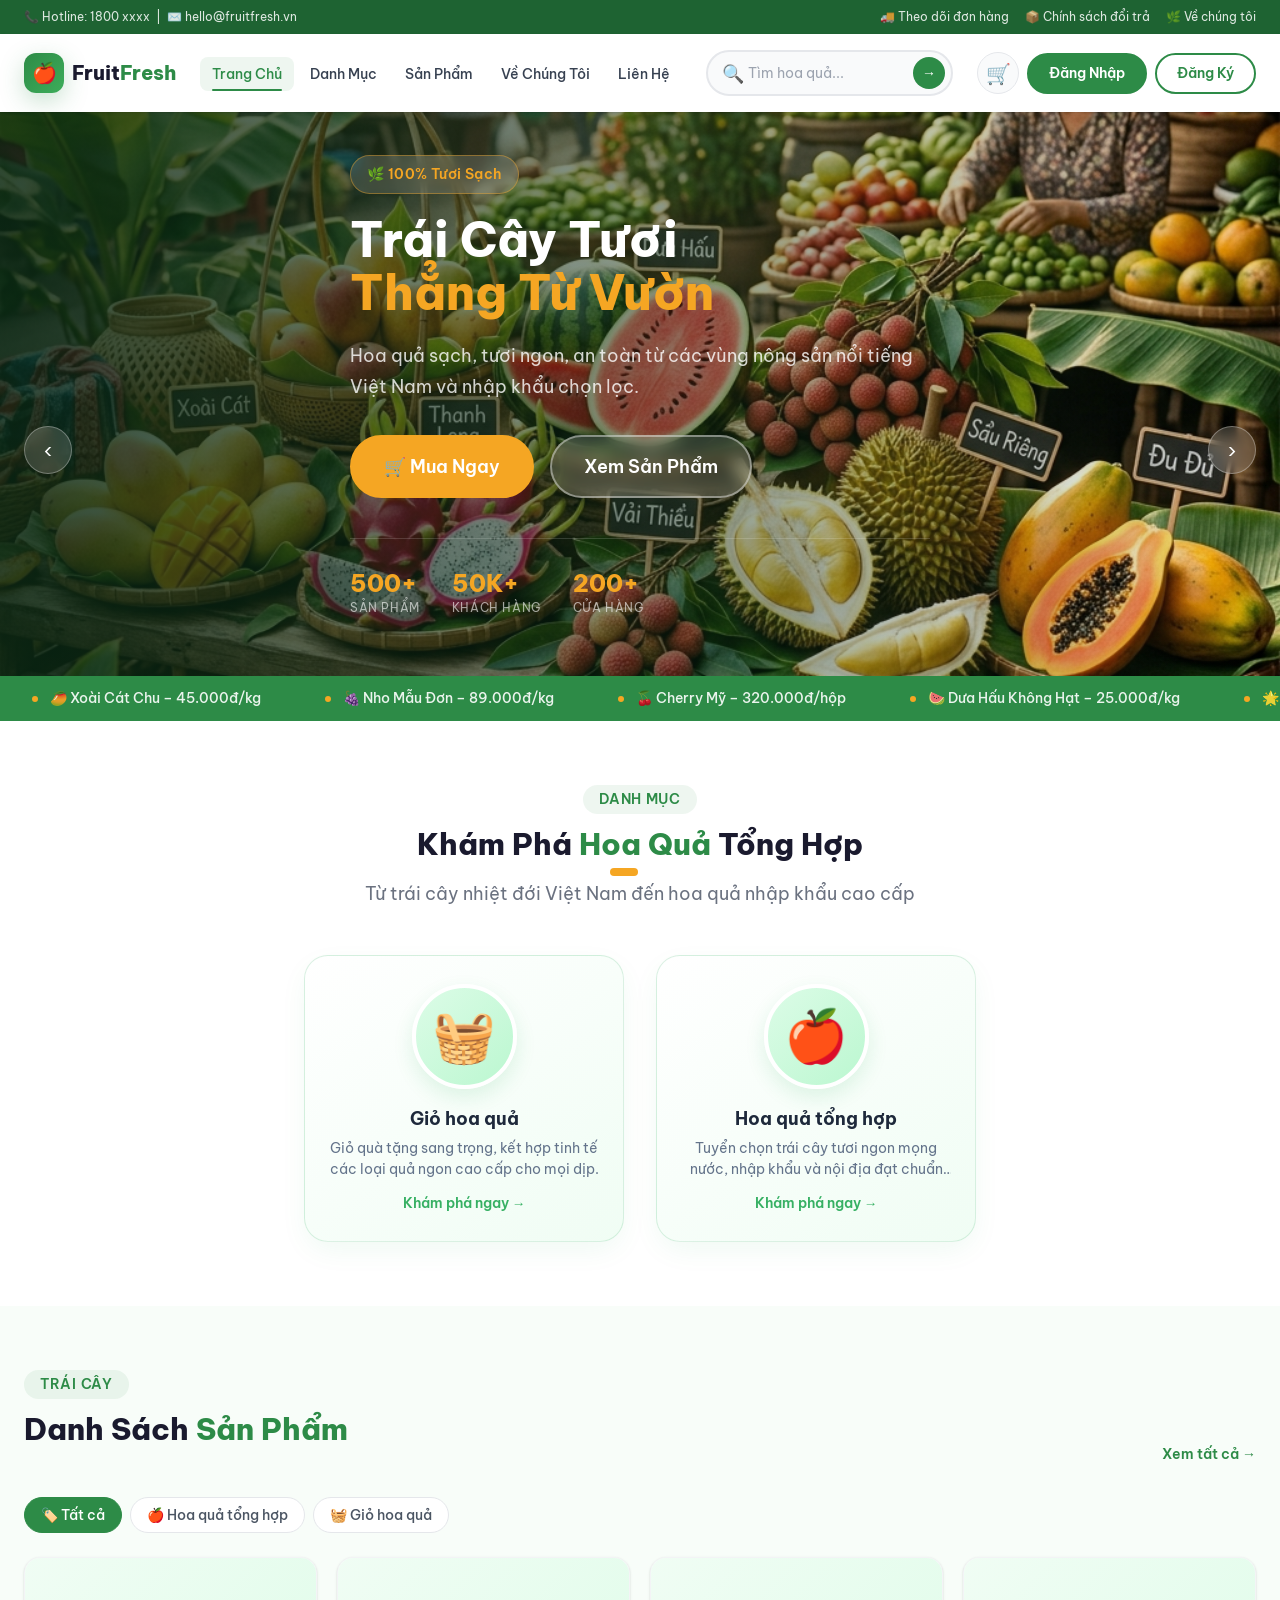
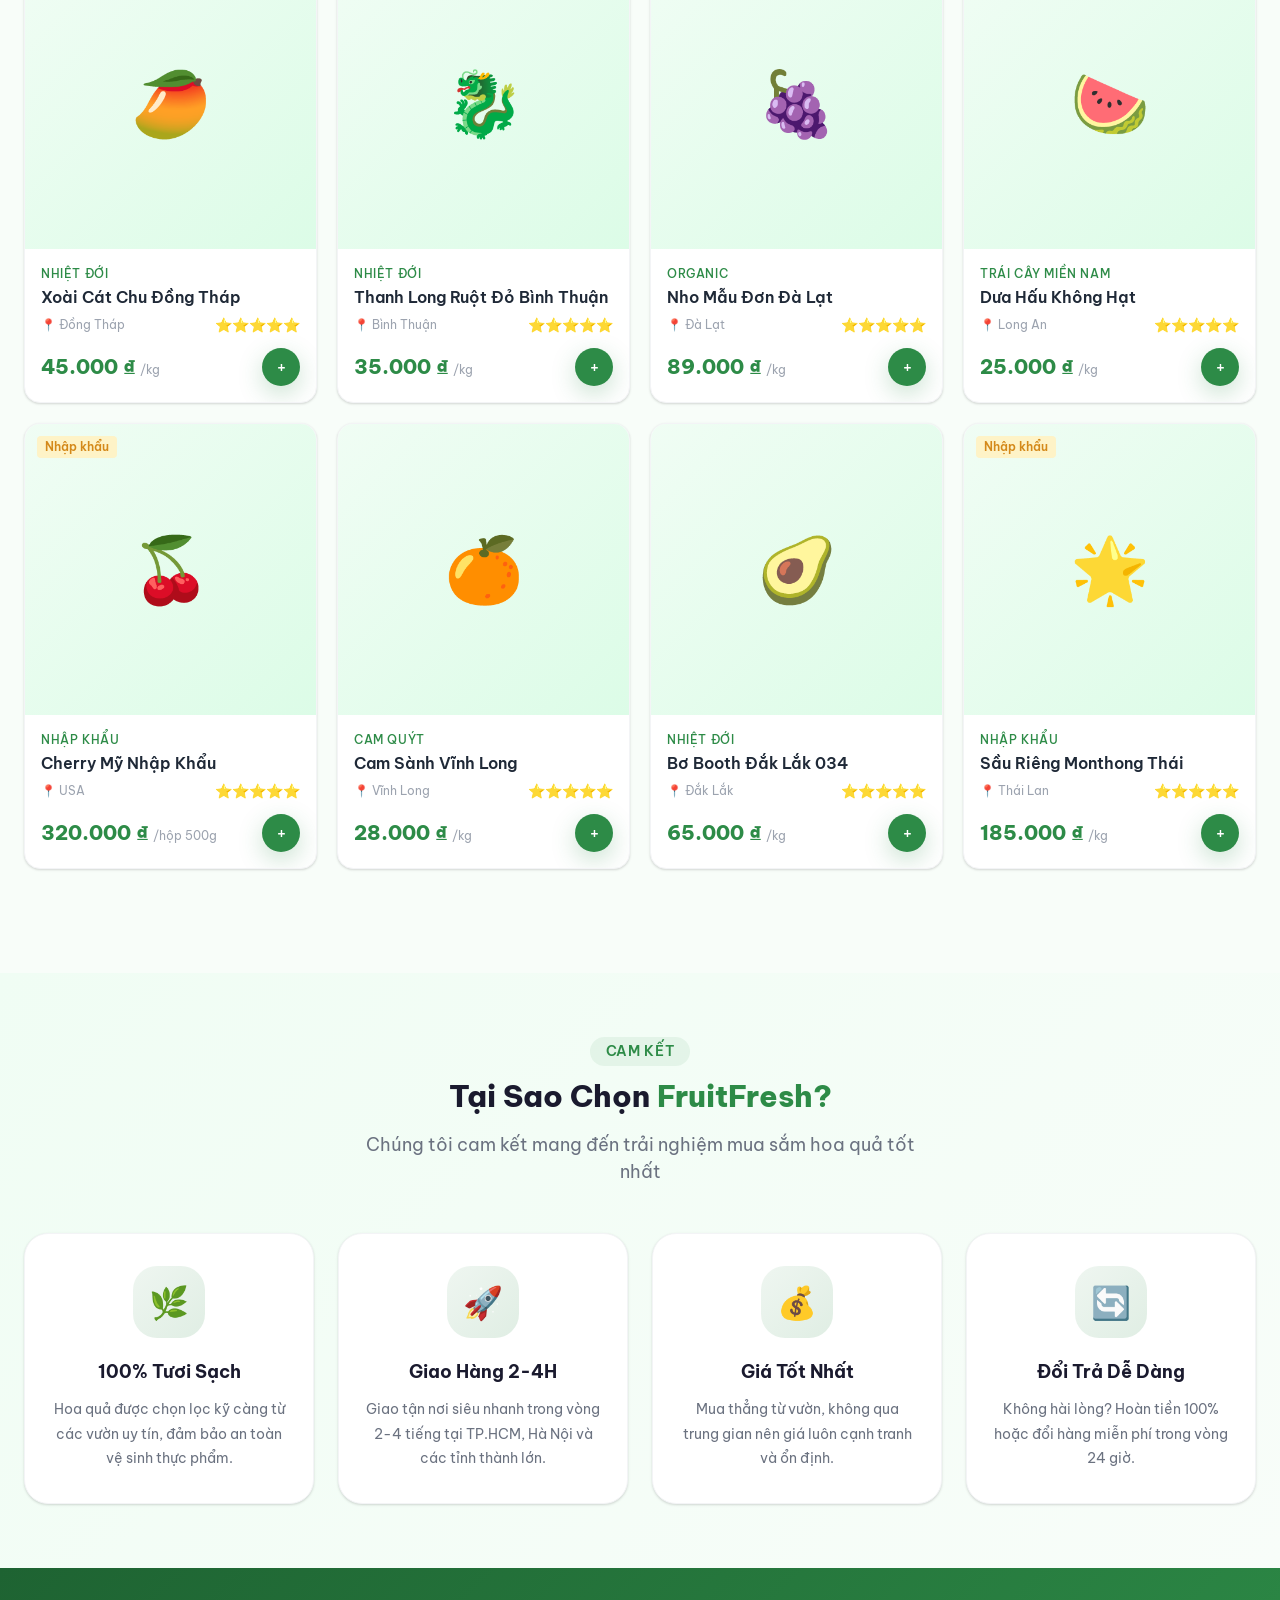
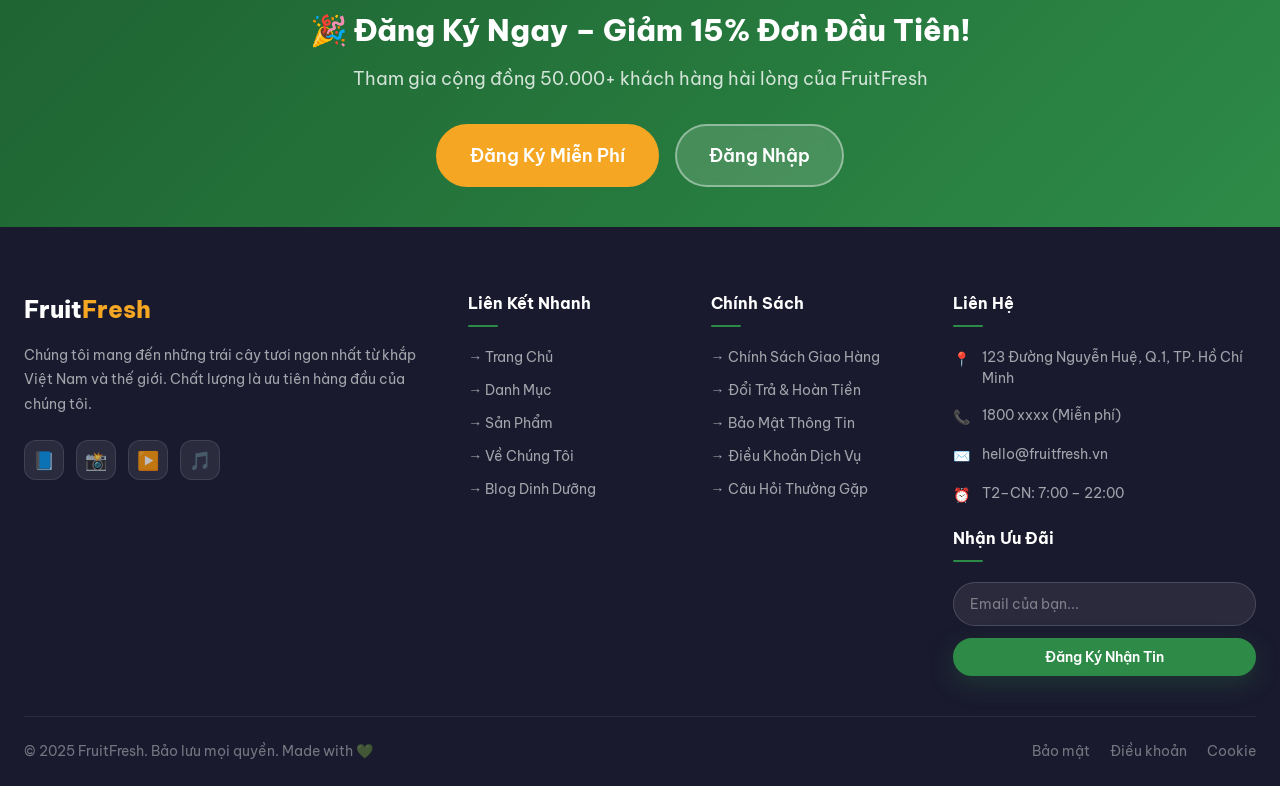
==== commit c8fd96a3: "them gio hang" ====
--- a/src/main/resources/static/index.html
+++ b/src/main/resources/static/index.html
@@ -1,9 +1,11 @@
 <!DOCTYPE html>
 <html lang="vi">
+
 <head>
   <meta charset="UTF-8" />
   <meta name="viewport" content="width=device-width, initial-scale=1.0" />
-  <meta name="description" content="FruitFresh - Hoa quả tươi sạch, nhập khẩu cao cấp. Giao hàng nhanh 2-4 tiếng tại TP.HCM và Hà Nội. 500+ sản phẩm từ khắp Việt Nam và thế giới." />
+  <meta name="description"
+    content="FruitFresh - Hoa quả tươi sạch, nhập khẩu cao cấp. Giao hàng nhanh 2-4 tiếng tại TP.HCM và Hà Nội. 500+ sản phẩm từ khắp Việt Nam và thế giới." />
   <meta name="keywords" content="hoa quả, trái cây tươi, hoa quả nhập khẩu, trái cây organic, mua hoa quả online" />
   <meta property="og:title" content="FruitFresh - Hoa Quả Tươi Sạch Cao Cấp" />
   <meta property="og:description" content="Hoa quả tươi ngon, giao hàng nhanh, an toàn vệ sinh thực phẩm." />
@@ -17,464 +19,455 @@
   <link rel="stylesheet" href="assets/css/profile.css" />
 
   <!-- Favicon emoji -->
-  <link rel="icon" href="data:image/svg+xml,<svg xmlns='http://www.w3.org/2000/svg' viewBox='0 0 100 100'><text y='.9em' font-size='90'>🍎</text></svg>" />
+  <link rel="icon"
+    href="data:image/svg+xml,<svg xmlns='http://www.w3.org/2000/svg' viewBox='0 0 100 100'><text y='.9em' font-size='90'>🍎</text></svg>" />
 </head>
+
 <body>
 
-<!-- ===================== HEADER ===================== -->
-<header class="header" id="header">
-
-  <!-- Top Bar -->
-  <div class="header-top-bar">
+  <!-- ===================== HEADER ===================== -->
+  <header class="header" id="header">
+
+    <!-- Top Bar -->
+    <div class="header-top-bar">
+      <div class="container">
+        <span>📞 Hotline: <a href="tel:1800xxxx">1800 xxxx</a> &nbsp;|&nbsp; ✉️ <a
+            href="mailto:hello@fruitfresh.vn">hello@fruitfresh.vn</a></span>
+        <div class="top-bar-links">
+          <a href="#">🚚 Theo dõi đơn hàng</a>
+          <a href="#">📦 Chính sách đổi trả</a>
+          <a href="#">🌿 Về chúng tôi</a>
+        </div>
+      </div>
+    </div>
+
+    <!-- Main Navbar -->
+    <nav class="navbar">
+      <div class="container">
+        <div class="navbar-inner">
+
+          <!-- Logo -->
+          <a href="/" class="navbar-logo" id="logo">
+            <div class="logo-icon">🍎</div>
+            <div class="logo-text">Fruit<span>Fresh</span></div>
+          </a>
+
+          <!-- Nav Links -->
+          <ul class="nav-links" id="nav-links">
+            <li><a href="/" class="nav-link active" id="nav-home">Trang Chủ</a></li>
+            <li><a href="#categories" class="nav-link" id="nav-categories">Danh Mục</a></li>
+            <li><a href="#featured" class="nav-link" id="nav-products">Sản Phẩm</a></li>
+            <li><a href="#why-us" class="nav-link" id="nav-about">Về Chúng Tôi</a></li>
+            <li><a href="#contact" class="nav-link" id="nav-contact">Liên Hệ</a></li>
+          </ul>
+
+          <!-- Search -->
+          <div class="navbar-search">
+            <div class="search-input-wrap">
+              <span class="search-icon">🔍</span>
+              <input type="text" id="search-input" placeholder="Tìm hoa quả..." autocomplete="off" />
+              <button class="search-btn" id="search-btn">→</button>
+            </div>
+          </div>
+
+          <!-- Actions -->
+          <div class="navbar-actions">
+            <button class="action-btn" id="cart-btn" title="Giỏ hàng">
+              🛒
+              <span class="badge-count" id="cart-badge" style="display:none;">0</span>
+            </button>
+            <a href="pages/login/index.html" class="btn-login-nav" id="btn-login">Đăng Nhập</a>
+            <a href="pages/register/index.html" class="btn-register-nav" id="btn-register">Đăng Ký</a>
+          </div>
+
+          <!-- Mobile Toggle -->
+          <button class="menu-toggle" id="menu-toggle" aria-label="Menu">
+            <span></span><span></span><span></span>
+          </button>
+
+        </div>
+      </div>
+    </nav>
+  </header>
+
+  <!-- ===================== MAIN ===================== -->
+  <main class="page-wrapper">
+
+    <!-- === HERO SLIDER === -->
+    <section class="hero-slider" id="hero-slider" aria-label="Hero banner">
+      <!-- Rendered by JS -->
+    </section>
+
+    <!-- Hero Navigation -->
+    <button class="hero-arrow hero-prev" id="hero-prev" aria-label="Previous slide">‹</button>
+    <button class="hero-arrow hero-next" id="hero-next" aria-label="Next slide">›</button>
+    <div class="hero-dots" id="hero-dots" role="tablist"></div>
+
+    <!-- === TICKER / MARQUEE === -->
+    <div class="ticker-section" aria-hidden="true">
+      <div class="ticker-wrap" id="ticker-wrap">
+        <div class="ticker-item"><span class="ticker-dot"></span>🥭 Xoài Cát Chu – 45.000đ/kg</div>
+        <div class="ticker-item"><span class="ticker-dot"></span>🍇 Nho Mẫu Đơn – 89.000đ/kg</div>
+        <div class="ticker-item"><span class="ticker-dot"></span>🍒 Cherry Mỹ – 320.000đ/hộp</div>
+        <div class="ticker-item"><span class="ticker-dot"></span>🍉 Dưa Hấu Không Hạt – 25.000đ/kg</div>
+        <div class="ticker-item"><span class="ticker-dot"></span>🌟 Sầu Riêng Monthong – 185.000đ/kg</div>
+        <div class="ticker-item"><span class="ticker-dot"></span>🍊 Cam Sành Vĩnh Long – 28.000đ/kg</div>
+        <div class="ticker-item"><span class="ticker-dot"></span>🥑 Bơ Booth Đắk Lắk – 65.000đ/kg</div>
+        <div class="ticker-item"><span class="ticker-dot"></span>🐉 Thanh Long Ruột Đỏ – 35.000đ/kg</div>
+      </div>
+    </div>
+
+    <!-- === CATEGORIES === -->
+    <section class="categories-section" id="categories">
+      <div class="container">
+        <div class="section-header">
+          <span class="section-tag">Danh Mục</span>
+          <h2 class="section-title">Khám Phá <span>Hoa Quả</span> Tổng Hợp</h2>
+          <p class="section-desc">Từ trái cây nhiệt đới Việt Nam đến hoa quả nhập khẩu cao cấp</p>
+        </div>
+        <div class="categories-grid" id="categories-grid">
+          <!-- Rendered by JS -->
+        </div>
+      </div>
+    </section>
+
+    <!-- === FEATURED PRODUCTS === -->
+    <section class="featured-section" id="featured">
+      <div class="container">
+        <div class="section-header-row">
+          <div class="section-header">
+            <span class="section-tag">Trái cây</span>
+            <h2 class="section-title">Danh Sách <span>Sản Phẩm</span></h2>
+          </div>
+          <a href="#" class="view-all-link" id="view-all-products">Xem tất cả →</a>
+        </div>
+
+        <!-- Filter Tabs -->
+        <div class="product-tabs" style="margin-bottom: 24px;" role="tablist">
+          <button class="product-tab active" data-category-filter="" id="tab-all" role="tab">🏷️ Tất cả</button>
+          <button class="product-tab" data-category-filter="Hoa quả tổng hợp" id="tab-synthetic" role="tab">🍎 Hoa quả tổng hợp</button>
+          <button class="product-tab" data-category-filter="Giỏ hoa quả" id="tab-baskets" role="tab">🧺 Giỏ hoa quả</button>
+        </div>
+
+        <div class="products-grid" id="featured-grid">
+          <!-- Rendered by JS -->
+        </div>
+
+        <!-- Pagination -->
+        <div class="pagination-wrap" id="featured-pagination">
+          <!-- Rendered by JS -->
+        </div>
+      </div>
+    </section>
+
+
+    <!-- === WHY CHOOSE US === -->
+    <section class="why-section" id="why-us">
+      <div class="container">
+        <div class="section-header">
+          <span class="section-tag">Cam Kết</span>
+          <h2 class="section-title">Tại Sao Chọn <span>FruitFresh?</span></h2>
+          <p class="section-desc">Chúng tôi cam kết mang đến trải nghiệm mua sắm hoa quả tốt nhất</p>
+        </div>
+        <div class="why-grid">
+          <div class="why-card" id="why-1">
+            <div class="why-icon">🌿</div>
+            <h3 class="why-title">100% Tươi Sạch</h3>
+            <p class="why-desc">Hoa quả được chọn lọc kỹ càng từ các vườn uy tín, đảm bảo an toàn vệ sinh thực phẩm.</p>
+          </div>
+          <div class="why-card" id="why-2">
+            <div class="why-icon">🚀</div>
+            <h3 class="why-title">Giao Hàng 2-4H</h3>
+            <p class="why-desc">Giao tận nơi siêu nhanh trong vòng 2-4 tiếng tại TP.HCM, Hà Nội và các tỉnh thành lớn.
+            </p>
+          </div>
+          <div class="why-card" id="why-3">
+            <div class="why-icon">💰</div>
+            <h3 class="why-title">Giá Tốt Nhất</h3>
+            <p class="why-desc">Mua thẳng từ vườn, không qua trung gian nên giá luôn cạnh tranh và ổn định.</p>
+          </div>
+          <div class="why-card" id="why-4">
+            <div class="why-icon">🔄</div>
+            <h3 class="why-title">Đổi Trả Dễ Dàng</h3>
+            <p class="why-desc">Không hài lòng? Hoàn tiền 100% hoặc đổi hàng miễn phí trong vòng 24 giờ.</p>
+          </div>
+        </div>
+      </div>
+    </section>
+
+    <!-- === CTA BANNER === -->
+    <section style="padding: var(--space-10) 0; background: linear-gradient(135deg, #1E6332, #2D8B47);">
+      <div class="container" style="text-align:center;">
+        <h2 style="color:white;font-size:var(--font-size-3xl);font-weight:800;margin-bottom:12px;">
+          🎉 Đăng Ký Ngay – Giảm 15% Đơn Đầu Tiên!
+        </h2>
+        <p style="color:rgba(255,255,255,0.8);font-size:var(--font-size-lg);margin-bottom:32px;">
+          Tham gia cộng đồng 50.000+ khách hàng hài lòng của FruitFresh
+        </p>
+        <div style="display:flex;gap:16px;justify-content:center;flex-wrap:wrap;">
+          <a href="pages/register/index.html" class="btn btn-secondary btn-lg" id="cta-register">Đăng Ký Miễn Phí</a>
+          <a href="pages/login/index.html" class="btn btn-ghost btn-lg" id="cta-login">Đăng Nhập</a>
+        </div>
+      </div>
+    </section>
+
+  </main>
+
+  <!-- ===================== FOOTER ===================== -->
+  <footer class="footer" id="contact">
     <div class="container">
-      <span>📞 Hotline: <a href="tel:1800xxxx">1800 xxxx</a> &nbsp;|&nbsp; ✉️ <a href="mailto:hello@fruitfresh.vn">hello@fruitfresh.vn</a></span>
-      <div class="top-bar-links">
-        <a href="#">🚚 Theo dõi đơn hàng</a>
-        <a href="#">📦 Chính sách đổi trả</a>
-        <a href="#">🌿 Về chúng tôi</a>
-      </div>
+      <div class="footer-grid">
+
+        <!-- Brand -->
+        <div class="footer-brand">
+          <span class="logo-text">Fruit<span>Fresh</span></span>
+          <p class="footer-desc">
+            Chúng tôi mang đến những trái cây tươi ngon nhất từ khắp Việt Nam và thế giới.
+            Chất lượng là ưu tiên hàng đầu của chúng tôi.
+          </p>
+          <div class="footer-socials">
+            <a href="#" class="social-icon" id="social-fb" title="Facebook" aria-label="Facebook">📘</a>
+            <a href="#" class="social-icon" id="social-ig" title="Instagram" aria-label="Instagram">📸</a>
+            <a href="#" class="social-icon" id="social-yt" title="YouTube" aria-label="YouTube">▶️</a>
+            <a href="#" class="social-icon" id="social-tiktok" title="TikTok" aria-label="TikTok">🎵</a>
+          </div>
+        </div>
+
+        <!-- Quick Links -->
+        <div>
+          <h4 class="footer-title">Liên Kết Nhanh</h4>
+          <ul class="footer-links">
+            <li><a href="/" class="footer-link" id="footer-home">→ Trang Chủ</a></li>
+            <li><a href="#categories" class="footer-link" id="footer-cats">→ Danh Mục</a></li>
+            <li><a href="#featured" class="footer-link" id="footer-products">→ Sản Phẩm</a></li>
+            <li><a href="#why-us" class="footer-link" id="footer-about">→ Về Chúng Tôi</a></li>
+            <li><a href="#" class="footer-link" id="footer-blog">→ Blog Dinh Dưỡng</a></li>
+          </ul>
+        </div>
+
+        <!-- Policy Links -->
+        <div>
+          <h4 class="footer-title">Chính Sách</h4>
+          <ul class="footer-links">
+            <li><a href="#" class="footer-link" id="footer-shipping">→ Chính Sách Giao Hàng</a></li>
+            <li><a href="#" class="footer-link" id="footer-return">→ Đổi Trả & Hoàn Tiền</a></li>
+            <li><a href="#" class="footer-link" id="footer-privacy">→ Bảo Mật Thông Tin</a></li>
+            <li><a href="#" class="footer-link" id="footer-terms">→ Điều Khoản Dịch Vụ</a></li>
+            <li><a href="#" class="footer-link" id="footer-faq">→ Câu Hỏi Thường Gặp</a></li>
+          </ul>
+        </div>
+
+        <!-- Contact + Newsletter -->
+        <div>
+          <h4 class="footer-title">Liên Hệ</h4>
+          <div class="footer-contact-item">
+            <span class="contact-icon">📍</span>
+            <span>123 Đường Nguyễn Huệ, Q.1, TP. Hồ Chí Minh</span>
+          </div>
+          <div class="footer-contact-item">
+            <span class="contact-icon">📞</span>
+            <span>1800 xxxx (Miễn phí)</span>
+          </div>
+          <div class="footer-contact-item">
+            <span class="contact-icon">✉️</span>
+            <span>hello@fruitfresh.vn</span>
+          </div>
+          <div class="footer-contact-item">
+            <span class="contact-icon">⏰</span>
+            <span>T2–CN: 7:00 – 22:00</span>
+          </div>
+          <h4 class="footer-title" style="margin-top: 20px;">Nhận Ưu Đãi</h4>
+          <div class="footer-newsletter">
+            <input type="email" id="newsletter-email" placeholder="Email của bạn..." />
+            <button class="btn btn-primary btn-sm" id="newsletter-btn" style="width:100%;">Đăng Ký Nhận Tin</button>
+          </div>
+        </div>
+
+      </div>
+
+      <!-- Footer Bottom -->
+      <div class="footer-bottom">
+        <span>© 2025 FruitFresh. Bảo lưu mọi quyền. Made with 💚</span>
+        <div class="footer-bottom-links">
+          <a href="#" id="footer-privacy-bottom">Bảo mật</a>
+          <a href="#" id="footer-terms-bottom">Điều khoản</a>
+          <a href="#" id="footer-cookie">Cookie</a>
+        </div>
+      </div>
+    </div>
+  </footer>
+
+  <!-- === SCROLL TO TOP === -->
+  <button class="scroll-top-btn" id="scroll-top" aria-label="Lên đầu trang">↑</button>
+
+  <!-- === TOAST NOTIFICATION === -->
+  <div class="toast" id="toast" role="alert" aria-live="polite"></div>
+
+  <!-- === PROFILE MODAL === -->
+  <div class="profile-modal-overlay" id="profile-modal">
+    <div class="profile-modal-card">
+      <div class="profile-modal-header">
+        <h3 class="profile-modal-title">Thông Tin <span>Cá Nhân</span></h3>
+        <button class="profile-modal-close-btn" id="profile-modal-close">×</button>
+      </div>
+
+      <div class="profile-alert hidden" id="profile-alert" role="alert"
+        style="margin-bottom:20px; padding:12px; border-radius:12px; font-size:14px; font-weight:600; text-align:center;">
+      </div>
+
+      <form id="profile-form" novalidate autocomplete="on">
+        <!-- Avatar Section -->
+        <div class="profile-avatar-section">
+          <div class="profile-avatar-display" id="profile-avatar-display">👤</div>
+          <input type="hidden" id="profile-avatar-input" name="avatar" value="👤" />
+          <div class="profile-avatar-picker-wrap">
+            <div class="profile-avatar-picker-title">Chọn hình quả đại diện:</div>
+            <div class="profile-emoji-grid">
+              <span class="profile-emoji-option selected" data-emoji="👤">👤</span>
+              <span class="profile-emoji-option" data-emoji="🍎">🍎</span>
+              <span class="profile-emoji-option" data-emoji="🍓">🍓</span>
+              <span class="profile-emoji-option" data-emoji="🍇">🍇</span>
+              <span class="profile-emoji-option" data-emoji="🥑">🥑</span>
+              <span class="profile-emoji-option" data-emoji="🍋">🍋</span>
+              <span class="profile-emoji-option" data-emoji="🥭">🥭</span>
+              <span class="profile-emoji-option" data-emoji="🍉">🍉</span>
+              <span class="profile-emoji-option" data-emoji="🍒">🍒</span>
+              <span class="profile-emoji-option" data-emoji="🥝">🥝</span>
+            </div>
+          </div>
+        </div>
+
+        <!-- Email (Read-only) -->
+        <div class="profile-form-group">
+          <label class="profile-form-label" for="profile-email">📧 Email đăng nhập (Không thể đổi)</label>
+          <input type="email" id="profile-email" class="profile-form-input" disabled />
+        </div>
+
+        <!-- Họ tên -->
+        <div class="profile-form-group">
+          <label class="profile-form-label" for="profile-fullname">👤 Họ và Tên</label>
+          <input type="text" id="profile-fullname" class="profile-form-input" required />
+        </div>
+
+        <!-- Số điện thoại -->
+        <div class="profile-form-group">
+          <label class="profile-form-label" for="profile-phone">📱 Số Điện Thoại</label>
+          <input type="tel" id="profile-phone" class="profile-form-input" />
+        </div>
+
+        <!-- Địa chỉ -->
+        <div class="profile-form-group">
+          <label class="profile-form-label" for="profile-address">🏠 Địa Chỉ Giao Hàng</label>
+          <input type="text" id="profile-address" class="profile-form-input" />
+        </div>
+
+        <!-- Actions -->
+        <div class="profile-modal-actions">
+          <button type="button" class="btn-profile-cancel" id="profile-cancel-btn">Hủy</button>
+          <button type="submit" class="btn-profile-save" id="profile-save-btn">Lưu Thay Đổi</button>
+        </div>
+      </form>
     </div>
   </div>
 
-  <!-- Main Navbar -->
-  <nav class="navbar">
-    <div class="container">
-      <div class="navbar-inner">
-
-        <!-- Logo -->
-        <a href="/" class="navbar-logo" id="logo">
-          <div class="logo-icon">🍎</div>
-          <div class="logo-text">Fruit<span>Fresh</span></div>
-        </a>
-
-        <!-- Nav Links -->
-        <ul class="nav-links" id="nav-links">
-          <li><a href="/" class="nav-link active" id="nav-home">Trang Chủ</a></li>
-          <li><a href="#categories" class="nav-link" id="nav-categories">Danh Mục</a></li>
-          <li><a href="#featured" class="nav-link" id="nav-products">Sản Phẩm</a></li>
-          <li><a href="#why-us" class="nav-link" id="nav-about">Về Chúng Tôi</a></li>
-          <li><a href="#contact" class="nav-link" id="nav-contact">Liên Hệ</a></li>
-        </ul>
-
-        <!-- Search -->
-        <div class="navbar-search">
-          <div class="search-input-wrap">
-            <span class="search-icon">🔍</span>
-            <input type="text" id="search-input" placeholder="Tìm hoa quả..." autocomplete="off" />
-            <button class="search-btn" id="search-btn">→</button>
-          </div>
-        </div>
-
-        <!-- Actions -->
-        <div class="navbar-actions">
-          <button class="action-btn" id="cart-btn" title="Giỏ hàng">
-            🛒
-            <span class="badge-count" id="cart-badge" style="display:none;">0</span>
-          </button>
-          <a href="pages/login/index.html" class="btn-login-nav" id="btn-login">Đăng Nhập</a>
-          <a href="pages/register/index.html" class="btn-register-nav" id="btn-register">Đăng Ký</a>
-        </div>
-
-        <!-- Mobile Toggle -->
-        <button class="menu-toggle" id="menu-toggle" aria-label="Menu">
-          <span></span><span></span><span></span>
-        </button>
-
-      </div>
-    </div>
-  </nav>
-</header>
-
-<!-- ===================== MAIN ===================== -->
-<main class="page-wrapper">
-
-  <!-- === HERO SLIDER === -->
-  <section class="hero-slider" id="hero-slider" aria-label="Hero banner">
-    <!-- Rendered by JS -->
-  </section>
-
-  <!-- Hero Navigation -->
-  <button class="hero-arrow hero-prev" id="hero-prev" aria-label="Previous slide">‹</button>
-  <button class="hero-arrow hero-next" id="hero-next" aria-label="Next slide">›</button>
-  <div class="hero-dots" id="hero-dots" role="tablist"></div>
-
-  <!-- === TICKER / MARQUEE === -->
-  <div class="ticker-section" aria-hidden="true">
-    <div class="ticker-wrap" id="ticker-wrap">
-      <div class="ticker-item"><span class="ticker-dot"></span>🥭 Xoài Cát Chu – 45.000đ/kg</div>
-      <div class="ticker-item"><span class="ticker-dot"></span>🍇 Nho Mẫu Đơn – 89.000đ/kg</div>
-      <div class="ticker-item"><span class="ticker-dot"></span>🍒 Cherry Mỹ – 320.000đ/hộp</div>
-      <div class="ticker-item"><span class="ticker-dot"></span>🍉 Dưa Hấu Không Hạt – 25.000đ/kg</div>
-      <div class="ticker-item"><span class="ticker-dot"></span>🌟 Sầu Riêng Monthong – 185.000đ/kg</div>
-      <div class="ticker-item"><span class="ticker-dot"></span>🍊 Cam Sành Vĩnh Long – 28.000đ/kg</div>
-      <div class="ticker-item"><span class="ticker-dot"></span>🥑 Bơ Booth Đắk Lắk – 65.000đ/kg</div>
-      <div class="ticker-item"><span class="ticker-dot"></span>🐉 Thanh Long Ruột Đỏ – 35.000đ/kg</div>
-    </div>
-  </div>
-
-  <!-- === CATEGORIES === -->
-  <section class="categories-section" id="categories">
-    <div class="container">
-      <div class="section-header">
-        <span class="section-tag">Danh Mục</span>
-        <h2 class="section-title">Khám Phá <span>Các Loại</span> Hoa Quả</h2>
-        <p class="section-desc">Từ trái cây nhiệt đới Việt Nam đến hoa quả nhập khẩu cao cấp</p>
-      </div>
-      <div class="categories-grid" id="categories-grid">
-        <!-- Rendered by JS -->
-      </div>
-    </div>
-  </section>
-
-  <!-- === FEATURED PRODUCTS === -->
-  <section class="featured-section" id="featured">
-    <div class="container">
-      <div class="section-header-row">
-        <div class="section-header">
-          <span class="section-tag">Trái cây</span>
-          <h2 class="section-title">Các Loại <span>Hoa Quả</span></h2>
-        </div>
-        <a href="#" class="view-all-link" id="view-all-products">Xem tất cả →</a>
-      </div>
-
-      <!-- Filter Tabs -->
-      <div class="product-tabs" style="margin-bottom: 24px;" role="tablist">
-        <button class="product-tab active" data-category-id="" id="tab-all" role="tab">🏷️ Tất cả</button>
-        <button class="product-tab" data-category-id="1" id="tab-tropical" role="tab">🥭 Nhiệt đới</button>
-        <button class="product-tab" data-category-id="2" id="tab-imported" role="tab">✈️ Nhập khẩu</button>
-        <button class="product-tab" data-category-id="3" id="tab-organic" role="tab">🌿 Organic</button>
-        <button class="product-tab" data-category-id="6" id="tab-citrus" role="tab">🍊 Cam Quýt</button>
-      </div>
-
-      <div class="products-grid" id="featured-grid">
-        <!-- Rendered by JS -->
-      </div>
-    </div>
-  </section>
-
-  <!-- === PROMO BANNERS === -->
-  <section class="promo-section">
-    <div class="container">
-      <div class="promo-grid">
-        <div class="promo-card promo-bg-1" id="promo-1">
-          <div class="promo-content">
-            <div class="promo-tag">⚡ Flash Sale</div>
-            <h3 class="promo-title">Giảm 30%<br/>Trái Cây Organic</h3>
-            <p class="promo-desc">Chỉ trong hôm nay • Số lượng có hạn</p>
-            <a href="pages/register/index.html" class="btn btn-ghost btn-sm" id="promo-btn-1">Mua Ngay →</a>
-          </div>
-          <img src="assets/images/promo_banner.png" alt="Organic sale" class="promo-img" />
-        </div>
-
-        <div class="promo-card promo-bg-2" id="promo-2">
-          <div class="promo-content">
-            <div class="promo-tag">🎁 Ưu Đãi Đặc Biệt</div>
-            <h3 class="promo-title">Freeship<br/>Đơn Từ 299K</h3>
-            <p class="promo-desc">Giao hàng nhanh 2-4 tiếng • TP.HCM & Hà Nội</p>
-            <a href="pages/register/index.html" class="btn btn-ghost btn-sm" id="promo-btn-2">Đặt Ngay →</a>
-          </div>
-          <img src="assets/images/cat_tropical.png" alt="Free shipping" class="promo-img" />
-        </div>
-      </div>
-    </div>
-  </section>
-
-  <!-- === NEW PRODUCTS === -->
-  <section class="new-products-section" id="new-products">
-    <div class="container">
-      <div class="section-header-row">
-        <div class="section-header">
-          <span class="section-tag">Combo Quà Tặng</span>
-          <h2 class="section-title">Giỏ <span>Hoa Quả</span></h2>
-        </div>
-        <a href="#" class="view-all-link" id="view-all-new">Xem tất cả →</a>
-      </div>
-      <div class="products-grid" id="new-products-grid">
-        <!-- Rendered by JS -->
-      </div>
-    </div>
-  </section>
-
-  <!-- === WHY CHOOSE US === -->
-  <section class="why-section" id="why-us">
-    <div class="container">
-      <div class="section-header">
-        <span class="section-tag">Cam Kết</span>
-        <h2 class="section-title">Tại Sao Chọn <span>FruitFresh?</span></h2>
-        <p class="section-desc">Chúng tôi cam kết mang đến trải nghiệm mua sắm hoa quả tốt nhất</p>
-      </div>
-      <div class="why-grid">
-        <div class="why-card" id="why-1">
-          <div class="why-icon">🌿</div>
-          <h3 class="why-title">100% Tươi Sạch</h3>
-          <p class="why-desc">Hoa quả được chọn lọc kỹ càng từ các vườn uy tín, đảm bảo an toàn vệ sinh thực phẩm.</p>
-        </div>
-        <div class="why-card" id="why-2">
-          <div class="why-icon">🚀</div>
-          <h3 class="why-title">Giao Hàng 2-4H</h3>
-          <p class="why-desc">Giao tận nơi siêu nhanh trong vòng 2-4 tiếng tại TP.HCM, Hà Nội và các tỉnh thành lớn.</p>
-        </div>
-        <div class="why-card" id="why-3">
-          <div class="why-icon">💰</div>
-          <h3 class="why-title">Giá Tốt Nhất</h3>
-          <p class="why-desc">Mua thẳng từ vườn, không qua trung gian nên giá luôn cạnh tranh và ổn định.</p>
-        </div>
-        <div class="why-card" id="why-4">
-          <div class="why-icon">🔄</div>
-          <h3 class="why-title">Đổi Trả Dễ Dàng</h3>
-          <p class="why-desc">Không hài lòng? Hoàn tiền 100% hoặc đổi hàng miễn phí trong vòng 24 giờ.</p>
-        </div>
-      </div>
-    </div>
-  </section>
-
-  <!-- === CTA BANNER === -->
-  <section style="padding: var(--space-10) 0; background: linear-gradient(135deg, #1E6332, #2D8B47);">
-    <div class="container" style="text-align:center;">
-      <h2 style="color:white;font-size:var(--font-size-3xl);font-weight:800;margin-bottom:12px;">
-        🎉 Đăng Ký Ngay – Giảm 15% Đơn Đầu Tiên!
-      </h2>
-      <p style="color:rgba(255,255,255,0.8);font-size:var(--font-size-lg);margin-bottom:32px;">
-        Tham gia cộng đồng 50.000+ khách hàng hài lòng của FruitFresh
-      </p>
-      <div style="display:flex;gap:16px;justify-content:center;flex-wrap:wrap;">
-        <a href="pages/register/index.html" class="btn btn-secondary btn-lg" id="cta-register">Đăng Ký Miễn Phí</a>
-        <a href="pages/login/index.html" class="btn btn-ghost btn-lg" id="cta-login">Đăng Nhập</a>
-      </div>
-    </div>
-  </section>
-
-</main>
-
-<!-- ===================== FOOTER ===================== -->
-<footer class="footer" id="contact">
-  <div class="container">
-    <div class="footer-grid">
-
-      <!-- Brand -->
-      <div class="footer-brand">
-        <span class="logo-text">Fruit<span>Fresh</span></span>
-        <p class="footer-desc">
-          Chúng tôi mang đến những trái cây tươi ngon nhất từ khắp Việt Nam và thế giới.
-          Chất lượng là ưu tiên hàng đầu của chúng tôi.
-        </p>
-        <div class="footer-socials">
-          <a href="#" class="social-icon" id="social-fb" title="Facebook" aria-label="Facebook">📘</a>
-          <a href="#" class="social-icon" id="social-ig" title="Instagram" aria-label="Instagram">📸</a>
-          <a href="#" class="social-icon" id="social-yt" title="YouTube" aria-label="YouTube">▶️</a>
-          <a href="#" class="social-icon" id="social-tiktok" title="TikTok" aria-label="TikTok">🎵</a>
-        </div>
-      </div>
-
-      <!-- Quick Links -->
-      <div>
-        <h4 class="footer-title">Liên Kết Nhanh</h4>
-        <ul class="footer-links">
-          <li><a href="/" class="footer-link" id="footer-home">→ Trang Chủ</a></li>
-          <li><a href="#categories" class="footer-link" id="footer-cats">→ Danh Mục</a></li>
-          <li><a href="#featured" class="footer-link" id="footer-products">→ Sản Phẩm</a></li>
-          <li><a href="#why-us" class="footer-link" id="footer-about">→ Về Chúng Tôi</a></li>
-          <li><a href="#" class="footer-link" id="footer-blog">→ Blog Dinh Dưỡng</a></li>
-        </ul>
-      </div>
-
-      <!-- Policy Links -->
-      <div>
-        <h4 class="footer-title">Chính Sách</h4>
-        <ul class="footer-links">
-          <li><a href="#" class="footer-link" id="footer-shipping">→ Chính Sách Giao Hàng</a></li>
-          <li><a href="#" class="footer-link" id="footer-return">→ Đổi Trả & Hoàn Tiền</a></li>
-          <li><a href="#" class="footer-link" id="footer-privacy">→ Bảo Mật Thông Tin</a></li>
-          <li><a href="#" class="footer-link" id="footer-terms">→ Điều Khoản Dịch Vụ</a></li>
-          <li><a href="#" class="footer-link" id="footer-faq">→ Câu Hỏi Thường Gặp</a></li>
-        </ul>
-      </div>
-
-      <!-- Contact + Newsletter -->
-      <div>
-        <h4 class="footer-title">Liên Hệ</h4>
-        <div class="footer-contact-item">
-          <span class="contact-icon">📍</span>
-          <span>123 Đường Nguyễn Huệ, Q.1, TP. Hồ Chí Minh</span>
-        </div>
-        <div class="footer-contact-item">
-          <span class="contact-icon">📞</span>
-          <span>1800 xxxx (Miễn phí)</span>
-        </div>
-        <div class="footer-contact-item">
-          <span class="contact-icon">✉️</span>
-          <span>hello@fruitfresh.vn</span>
-        </div>
-        <div class="footer-contact-item">
-          <span class="contact-icon">⏰</span>
-          <span>T2–CN: 7:00 – 22:00</span>
-        </div>
-        <h4 class="footer-title" style="margin-top: 20px;">Nhận Ưu Đãi</h4>
-        <div class="footer-newsletter">
-          <input type="email" id="newsletter-email" placeholder="Email của bạn..." />
-          <button class="btn btn-primary btn-sm" id="newsletter-btn" style="width:100%;">Đăng Ký Nhận Tin</button>
-        </div>
-      </div>
-
-    </div>
-
-    <!-- Footer Bottom -->
-    <div class="footer-bottom">
-      <span>© 2025 FruitFresh. Bảo lưu mọi quyền. Made with 💚</span>
-      <div class="footer-bottom-links">
-        <a href="#" id="footer-privacy-bottom">Bảo mật</a>
-        <a href="#" id="footer-terms-bottom">Điều khoản</a>
-        <a href="#" id="footer-cookie">Cookie</a>
-      </div>
-    </div>
-  </div>
-</footer>
-
-<!-- === SCROLL TO TOP === -->
-<button class="scroll-top-btn" id="scroll-top" aria-label="Lên đầu trang">↑</button>
-
-<!-- === TOAST NOTIFICATION === -->
-<div class="toast" id="toast" role="alert" aria-live="polite"></div>
-
-<!-- === PROFILE MODAL === -->
-<div class="profile-modal-overlay" id="profile-modal">
-  <div class="profile-modal-card">
-    <div class="profile-modal-header">
-      <h3 class="profile-modal-title">Thông Tin <span>Cá Nhân</span></h3>
-      <button class="profile-modal-close-btn" id="profile-modal-close">×</button>
-    </div>
-    
-    <div class="profile-alert hidden" id="profile-alert" role="alert" style="margin-bottom:20px; padding:12px; border-radius:12px; font-size:14px; font-weight:600; text-align:center;"></div>
-
-    <form id="profile-form" novalidate autocomplete="on">
-      <!-- Avatar Section -->
-      <div class="profile-avatar-section">
-        <div class="profile-avatar-display" id="profile-avatar-display">👤</div>
-        <input type="hidden" id="profile-avatar-input" name="avatar" value="👤" />
-        <div class="profile-avatar-picker-wrap">
-          <div class="profile-avatar-picker-title">Chọn hình quả đại diện:</div>
-          <div class="profile-emoji-grid">
-            <span class="profile-emoji-option selected" data-emoji="👤">👤</span>
-            <span class="profile-emoji-option" data-emoji="🍎">🍎</span>
-            <span class="profile-emoji-option" data-emoji="🍓">🍓</span>
-            <span class="profile-emoji-option" data-emoji="🍇">🍇</span>
-            <span class="profile-emoji-option" data-emoji="🥑">🥑</span>
-            <span class="profile-emoji-option" data-emoji="🍋">🍋</span>
-            <span class="profile-emoji-option" data-emoji="🥭">🥭</span>
-            <span class="profile-emoji-option" data-emoji="🍉">🍉</span>
-            <span class="profile-emoji-option" data-emoji="🍒">🍒</span>
-            <span class="profile-emoji-option" data-emoji="🥝">🥝</span>
-          </div>
-        </div>
-      </div>
-
-      <!-- Email (Read-only) -->
-      <div class="profile-form-group">
-        <label class="profile-form-label" for="profile-email">📧 Email đăng nhập (Không thể đổi)</label>
-        <input type="email" id="profile-email" class="profile-form-input" disabled />
-      </div>
-
-      <!-- Họ tên -->
-      <div class="profile-form-group">
-        <label class="profile-form-label" for="profile-fullname">👤 Họ và Tên</label>
-        <input type="text" id="profile-fullname" class="profile-form-input" required />
-      </div>
-
-      <!-- Số điện thoại -->
-      <div class="profile-form-group">
-        <label class="profile-form-label" for="profile-phone">📱 Số Điện Thoại</label>
-        <input type="tel" id="profile-phone" class="profile-form-input" />
-      </div>
-
-      <!-- Địa chỉ -->
-      <div class="profile-form-group">
-        <label class="profile-form-label" for="profile-address">🏠 Địa Chỉ Giao Hàng</label>
-        <input type="text" id="profile-address" class="profile-form-input" />
-      </div>
-
-      <!-- Actions -->
-      <div class="profile-modal-actions">
-        <button type="button" class="btn-profile-cancel" id="profile-cancel-btn">Hủy</button>
-        <button type="submit" class="btn-profile-save" id="profile-save-btn">Lưu Thay Đổi</button>
-      </div>
-    </form>
-  </div>
-</div>
-
-<!-- ==========================================
+  <!-- ==========================================
      QUICK VIEW MODAL
      ========================================== -->
-<div id="quick-view-modal" class="qv-overlay" role="dialog" aria-modal="true" aria-label="Xem nhanh sản phẩm">
-  <div class="qv-card">
-    <!-- Close Button -->
-    <button class="qv-close" id="qv-close" aria-label="Đóng">✕</button>
-
-    <!-- Loading Spinner -->
-    <div class="qv-loading" id="qv-loading">
-      <div class="qv-spinner"></div>
-    </div>
-
-    <!-- Content (hidden until loaded) -->
-    <div class="qv-body" id="qv-body" style="display:none;">
-      <!-- LEFT: Gallery -->
-      <div class="qv-gallery">
-        <div class="qv-main-img" id="qv-main-img"></div>
-        <div class="qv-thumbs" id="qv-thumbs"></div>
-      </div>
-
-      <!-- RIGHT: Product Info -->
-      <div class="qv-info">
-        <!-- Breadcrumb category -->
-        <p class="qv-category" id="qv-category"></p>
-        <h2 class="qv-name" id="qv-name"></h2>
-
-        <!-- Rating summary -->
-        <div class="qv-rating-row">
-          <div class="qv-stars" id="qv-stars">★★★★★</div>
-          <span class="qv-rating-count" id="qv-rating-count">(0 đánh giá)</span>
-        </div>
-
-        <!-- Price -->
-        <div class="qv-price-row">
-          <span class="qv-price" id="qv-price"></span>
-          <span class="qv-unit" id="qv-unit"></span>
-        </div>
-
-        <!-- Origin -->
-        <div class="qv-origin-row" id="qv-origin-row">
-          <span class="qv-origin-label">📍 Xuất xứ:</span>
-          <span class="qv-origin-value" id="qv-origin"></span>
-        </div>
-
-        <!-- Description -->
-        <div class="qv-desc-block">
-          <h4 class="qv-desc-title">📝 Mô tả sản phẩm</h4>
-          <p class="qv-desc-text" id="qv-desc"></p>
-        </div>
-
-        <!-- Add to Cart CTA -->
-        <div class="qv-actions">
-          <div class="qv-qty-wrap">
-            <button class="qv-qty-btn" id="qv-qty-minus">−</button>
-            <span class="qv-qty-val" id="qv-qty">1</span>
-            <button class="qv-qty-btn" id="qv-qty-plus">+</button>
-          </div>
-          <button class="qv-add-cart" id="qv-add-cart">🛒 Thêm vào Giỏ</button>
-        </div>
-      </div>
-    </div>
-
-    <!-- REVIEWS SECTION -->
-    <div class="qv-reviews" id="qv-reviews" style="display:none;">
-      <h3 class="qv-reviews-title">⭐ Đánh giá từ khách hàng</h3>
-      <div class="qv-reviews-list" id="qv-reviews-list"></div>
+  <div id="quick-view-modal" class="qv-overlay" role="dialog" aria-modal="true" aria-label="Xem nhanh sản phẩm">
+    <div class="qv-card">
+      <!-- Close Button -->
+      <button class="qv-close" id="qv-close" aria-label="Đóng">✕</button>
+
+      <!-- Loading Spinner -->
+      <div class="qv-loading" id="qv-loading">
+        <div class="qv-spinner"></div>
+      </div>
+
+      <!-- Content (hidden until loaded) -->
+      <div class="qv-body" id="qv-body" style="display:none;">
+        <!-- LEFT: Gallery -->
+        <div class="qv-gallery">
+          <div class="qv-main-img" id="qv-main-img"></div>
+          <div class="qv-thumbs" id="qv-thumbs"></div>
+        </div>
+
+        <!-- RIGHT: Product Info -->
+        <div class="qv-info">
+          <!-- Breadcrumb category -->
+          <p class="qv-category" id="qv-category"></p>
+          <h2 class="qv-name" id="qv-name"></h2>
+
+          <!-- Rating summary -->
+          <div class="qv-rating-row">
+            <div class="qv-stars" id="qv-stars">★★★★★</div>
+            <span class="qv-rating-count" id="qv-rating-count">(0 đánh giá)</span>
+          </div>
+
+          <!-- Price -->
+          <div class="qv-price-row">
+            <span class="qv-price" id="qv-price"></span>
+            <span class="qv-unit" id="qv-unit"></span>
+          </div>
+
+          <!-- Origin -->
+          <div class="qv-origin-row" id="qv-origin-row">
+            <span class="qv-origin-label">📍 Xuất xứ:</span>
+            <span class="qv-origin-value" id="qv-origin"></span>
+          </div>
+
+          <!-- Description -->
+          <div class="qv-desc-block">
+            <h4 class="qv-desc-title">📝 Mô tả sản phẩm</h4>
+            <p class="qv-desc-text" id="qv-desc"></p>
+          </div>
+
+          <!-- Add to Cart CTA -->
+          <div class="qv-actions">
+            <div class="qv-qty-wrap">
+              <button class="qv-qty-btn" id="qv-qty-minus">−</button>
+              <span class="qv-qty-val" id="qv-qty">1</span>
+              <button class="qv-qty-btn" id="qv-qty-plus">+</button>
+            </div>
+            <button class="qv-add-cart" id="qv-add-cart">🛒 Thêm vào Giỏ</button>
+          </div>
+        </div>
+      </div>
+
+      <!-- REVIEWS SECTION -->
+      <div class="qv-reviews" id="qv-reviews" style="display:none;">
+        <h3 class="qv-reviews-title">⭐ Đánh giá từ khách hàng</h3>
+        <div class="qv-reviews-list" id="qv-reviews-list"></div>
+      </div>
     </div>
   </div>
-</div>
-
-<!-- === SCRIPTS === -->
-<script src="assets/js/api.js"></script>
-<script src="assets/js/home.js"></script>
+
+  <!-- === CART MODAL === -->
+  <div class="cart-modal-overlay" id="cart-modal" aria-hidden="true">
+    <div class="cart-modal-card" role="dialog" aria-label="Giỏ hàng">
+      <div class="cart-modal-header">
+        <h3 class="cart-modal-title">🛒 Giỏ Hàng Của Bạn</h3>
+        <button class="cart-modal-close" id="cart-modal-close" aria-label="Đóng">✕</button>
+      </div>
+      <div class="cart-modal-body" id="cart-modal-body">
+        <!-- Rendered dynamically by JS -->
+      </div>
+      <div class="cart-modal-footer" id="cart-modal-footer">
+        <div class="cart-total-row">
+          <span>Tổng tiền:</span>
+          <span class="cart-total-price" id="cart-total-price">0 đ</span>
+        </div>
+        <div class="cart-actions-row">
+          <button class="btn-clear-cart" id="btn-clear-cart">🗑️ Xóa tất cả</button>
+          <button class="btn-checkout" id="btn-checkout">💳 Thanh Toán</button>
+        </div>
+      </div>
+    </div>
+  </div>
+
+  <!-- === SCRIPTS === -->
+  <script src="assets/js/api.js"></script>
+  <script src="assets/js/home.js"></script>
 
 </body>
-</html>
+
+</html>
--- a/src/main/resources/static/assets/css/components.css
+++ b/src/main/resources/static/assets/css/components.css
@@ -268,30 +268,58 @@
 .category-card {
   text-align: center;
   cursor: pointer;
-  transition: all var(--transition-spring);
+  transition: all 0.3s cubic-bezier(0.34, 1.56, 0.64, 1);
+  background: linear-gradient(145deg, #ffffff, #f0fdf4);
+  border: 1.5px solid rgba(22, 163, 74, 0.15);
+  border-radius: 24px;
+  padding: 28px 24px;
+  width: 320px;
+  max-width: 100%;
+  box-shadow: 0 10px 30px -5px rgba(22, 163, 74, 0.08);
+  display: flex;
+  flex-direction: column;
+  align-items: center;
+  position: relative;
+  overflow: hidden;
+}
+.category-card::before {
+  content: '';
+  position: absolute;
+  top: 0;
+  left: 0;
+  right: 0;
+  height: 4px;
+  background: linear-gradient(90deg, #16a34a, #4ade80);
+  opacity: 0;
+  transition: opacity 0.3s ease;
 }
 .category-card:hover {
-  transform: translateY(-6px);
+  transform: translateY(-8px) scale(1.03);
+  box-shadow: 0 20px 35px -10px rgba(22, 163, 74, 0.2);
+  border-color: rgba(22, 163, 74, 0.3);
+}
+.category-card:hover::before {
+  opacity: 1;
 }
 .category-img-wrap {
-  width: 100px;
-  height: 100px;
-  border-radius: var(--radius-full);
+  width: 105px;
+  height: 105px;
+  border-radius: 50%;
   overflow: hidden;
-  margin: 0 auto var(--space-3);
-  background: linear-gradient(135deg, var(--color-primary-50), var(--color-primary-100));
-  border: 3px solid var(--color-white);
-  box-shadow: var(--shadow-md);
-  transition: all var(--transition-spring);
-  display: flex;
-  align-items: center;
-  justify-content: center;
-  font-size: 2.5rem;
+  margin: 0 auto 16px;
+  background: linear-gradient(135deg, #dcfce7, #bbf7d0);
+  border: 4px solid #ffffff;
+  box-shadow: 0 8px 20px rgba(22, 163, 74, 0.12);
+  transition: all 0.3s ease;
+  display: flex;
+  align-items: center;
+  justify-content: center;
+  font-size: 3.2rem;
 }
 .category-card:hover .category-img-wrap {
-  box-shadow: var(--shadow-green);
-  border-color: var(--color-primary-100);
-  transform: scale(1.05);
+  box-shadow: 0 12px 25px rgba(22, 163, 74, 0.25);
+  transform: rotate(6deg) scale(1.08);
+  background: linear-gradient(135deg, #bbf7d0, #86efac);
 }
 .category-img-wrap img {
   width: 100%;
@@ -299,13 +327,36 @@
   object-fit: cover;
 }
 .category-name {
-  font-size: var(--font-size-sm);
-  font-weight: var(--font-weight-semibold);
-  color: var(--color-gray-700);
-  transition: color var(--transition-fast);
+  font-size: 1.15rem;
+  font-weight: 700;
+  color: #1e293b;
+  transition: color 0.2s ease;
+  margin-bottom: 6px;
+}
+.category-desc {
+  font-size: 0.88rem;
+  color: #64748b;
+  line-height: 1.45;
+  margin-bottom: 14px;
+  display: -webkit-box;
+  -webkit-line-clamp: 2;
+  -webkit-box-orient: vertical;
+  overflow: hidden;
+  height: 2.9em;
+}
+.category-sub {
+  font-size: 0.85rem;
+  font-weight: 600;
+  color: #16a34a;
+  opacity: 0.85;
+  transition: all 0.2s ease;
 }
 .category-card:hover .category-name {
-  color: var(--color-primary);
+  color: #16a34a;
+}
+.category-card:hover .category-sub {
+  opacity: 1;
+  transform: translateX(3px);
 }
 
 /* ============================
@@ -607,3 +658,323 @@
   .footer-bottom { flex-direction: column; gap: var(--space-3); text-align: center; }
   .top-bar-links { display: none; }
 }
+
+/* ============================
+   PAGINATION STYLING
+   ============================ */
+.pagination-wrap {
+  display: flex;
+  justify-content: center;
+  align-items: center;
+  gap: 8px;
+  margin-top: 40px;
+  flex-wrap: wrap;
+}
+
+.pagination-btn {
+  display: inline-flex;
+  align-items: center;
+  justify-content: center;
+  padding: 8px 16px;
+  min-width: 40px;
+  height: 40px;
+  border-radius: 10px;
+  background: #ffffff;
+  border: 1.5px solid #e2e8f0;
+  color: #334155;
+  font-size: 0.95rem;
+  font-weight: 600;
+  cursor: pointer;
+  transition: all 0.2s cubic-bezier(0.4, 0, 0.2, 1);
+  box-shadow: 0 2px 4px rgba(0, 0, 0, 0.04);
+}
+
+.pagination-btn:hover:not(.disabled) {
+  border-color: #16a34a;
+  color: #16a34a;
+  background: #f0fdf4;
+  transform: translateY(-2px);
+}
+
+.pagination-btn.active {
+  background: #16a34a;
+  color: #ffffff;
+  border-color: #16a34a;
+  box-shadow: 0 4px 12px rgba(22, 163, 74, 0.3);
+}
+
+.pagination-btn.disabled {
+  opacity: 0.4;
+  cursor: not-allowed;
+  box-shadow: none;
+  background: #f8fafc;
+}
+
+/* ============================
+   CART MODAL STYLING
+   ============================ */
+.cart-modal-overlay {
+  position: fixed;
+  inset: 0;
+  background: rgba(15, 23, 42, 0.6);
+  backdrop-filter: blur(6px);
+  z-index: 1000;
+  display: flex;
+  align-items: center;
+  justify-content: center;
+  padding: 20px;
+  opacity: 0;
+  visibility: hidden;
+  transition: all 0.3s ease;
+}
+
+.cart-modal-overlay.active {
+  opacity: 1;
+  visibility: visible;
+}
+
+.cart-modal-card {
+  background: #ffffff;
+  width: 100%;
+  max-width: 650px;
+  max-height: 85vh;
+  border-radius: 24px;
+  box-shadow: 0 25px 50px -12px rgba(0, 0, 0, 0.25);
+  display: flex;
+  flex-direction: column;
+  overflow: hidden;
+  transform: scale(0.92) translateY(10px);
+  transition: all 0.3s cubic-bezier(0.34, 1.56, 0.64, 1);
+}
+
+.cart-modal-overlay.active .cart-modal-card {
+  transform: scale(1) translateY(0);
+}
+
+.cart-modal-header {
+  padding: 20px 24px;
+  border-bottom: 1px solid #f1f5f9;
+  display: flex;
+  align-items: center;
+  justify-content: space-between;
+  background: #f8fafc;
+}
+
+.cart-modal-title {
+  font-size: 1.25rem;
+  font-weight: 700;
+  color: #0f172a;
+  display: flex;
+  align-items: center;
+  gap: 8px;
+}
+
+.cart-modal-close {
+  background: none;
+  border: none;
+  font-size: 1.2rem;
+  color: #64748b;
+  cursor: pointer;
+  width: 36px;
+  height: 36px;
+  border-radius: 50%;
+  display: flex;
+  align-items: center;
+  justify-content: center;
+  transition: all 0.2s ease;
+}
+
+.cart-modal-close:hover {
+  background: #e2e8f0;
+  color: #0f172a;
+}
+
+.cart-modal-body {
+  padding: 20px 24px;
+  overflow-y: auto;
+  flex: 1;
+  display: flex;
+  flex-direction: column;
+  gap: 16px;
+}
+
+.cart-item {
+  display: flex;
+  align-items: center;
+  gap: 16px;
+  padding: 14px 16px;
+  background: #f8fafc;
+  border: 1px solid #e2e8f0;
+  border-radius: 16px;
+  transition: all 0.2s ease;
+}
+
+.cart-item:hover {
+  border-color: #cbd5e1;
+  background: #ffffff;
+  box-shadow: 0 4px 12px rgba(0, 0, 0, 0.03);
+}
+
+.cart-item-img {
+  width: 64px;
+  height: 64px;
+  border-radius: 12px;
+  overflow: hidden;
+  background: #ffffff;
+  display: flex;
+  align-items: center;
+  justify-content: center;
+  flex-shrink: 0;
+  border: 1px solid #e2e8f0;
+}
+
+.cart-item-img img {
+  width: 100%;
+  height: 100%;
+  object-fit: cover;
+}
+
+.cart-item-details {
+  flex: 1;
+  min-width: 0;
+}
+
+.cart-item-name {
+  font-size: 1rem;
+  font-weight: 700;
+  color: #1e293b;
+  margin-bottom: 4px;
+  white-space: nowrap;
+  overflow: hidden;
+  text-overflow: ellipsis;
+}
+
+.cart-item-price {
+  font-size: 0.85rem;
+  color: #64748b;
+  font-weight: 500;
+}
+
+.cart-item-qty {
+  display: flex;
+  align-items: center;
+  gap: 6px;
+  background: #ffffff;
+  border: 1px solid #cbd5e1;
+  border-radius: 20px;
+  padding: 3px 8px;
+}
+
+.cart-qty-btn {
+  background: none;
+  border: none;
+  width: 24px;
+  height: 24px;
+  border-radius: 50%;
+  font-size: 1rem;
+  font-weight: 700;
+  color: #334155;
+  cursor: pointer;
+  display: flex;
+  align-items: center;
+  justify-content: center;
+  transition: background 0.2s ease;
+}
+
+.cart-qty-btn:hover {
+  background: #f1f5f9;
+  color: #16a34a;
+}
+
+.cart-qty-val {
+  font-size: 0.9rem;
+  font-weight: 700;
+  color: #0f172a;
+  min-width: 20px;
+  text-align: center;
+}
+
+.cart-item-subtotal {
+  font-size: 1rem;
+  font-weight: 700;
+  color: #16a34a;
+  min-width: 90px;
+  text-align: right;
+}
+
+.cart-item-remove {
+  background: none;
+  border: none;
+  font-size: 1.1rem;
+  cursor: pointer;
+  padding: 6px;
+  border-radius: 8px;
+  transition: background 0.2s ease;
+}
+
+.cart-item-remove:hover {
+  background: #fee2e2;
+}
+
+.cart-modal-footer {
+  padding: 20px 24px;
+  border-top: 1px solid #f1f5f9;
+  background: #ffffff;
+}
+
+.cart-total-row {
+  display: flex;
+  align-items: center;
+  justify-content: space-between;
+  font-size: 1.1rem;
+  font-weight: 700;
+  color: #1e293b;
+  margin-bottom: 16px;
+}
+
+.cart-total-price {
+  font-size: 1.4rem;
+  color: #16a34a;
+}
+
+.cart-actions-row {
+  display: flex;
+  gap: 12px;
+}
+
+.btn-clear-cart {
+  padding: 12px 20px;
+  border-radius: 12px;
+  background: #f1f5f9;
+  border: 1px solid #cbd5e1;
+  color: #475569;
+  font-size: 0.95rem;
+  font-weight: 600;
+  cursor: pointer;
+  transition: all 0.2s ease;
+}
+
+.btn-clear-cart:hover {
+  background: #fee2e2;
+  color: #ef4444;
+  border-color: #fca5a5;
+}
+
+.btn-checkout {
+  flex: 1;
+  padding: 12px 24px;
+  border-radius: 12px;
+  background: linear-gradient(135deg, #16a34a, #15803d);
+  border: none;
+  color: #ffffff;
+  font-size: 1rem;
+  font-weight: 700;
+  cursor: pointer;
+  transition: all 0.2s ease;
+  box-shadow: 0 4px 14px rgba(22, 163, 74, 0.3);
+}
+
+.btn-checkout:hover {
+  transform: translateY(-2px);
+  box-shadow: 0 6px 20px rgba(22, 163, 74, 0.4);
+}
--- a/src/main/resources/static/assets/css/home.css
+++ b/src/main/resources/static/assets/css/home.css
@@ -223,16 +223,12 @@
 }
 
 .categories-grid {
-  display: grid;
-  grid-template-columns: repeat(8, 1fr);
-  gap: var(--space-4);
-}
-
-@media (max-width: 1024px) {
-  .categories-grid { grid-template-columns: repeat(4, 1fr); }
-}
-@media (max-width: 640px) {
-  .categories-grid { grid-template-columns: repeat(3, 1fr); }
+  display: flex;
+  justify-content: center;
+  align-items: center;
+  gap: var(--space-8, 32px);
+  flex-wrap: wrap;
+  margin-top: var(--space-4, 16px);
 }
 
 /* ============================
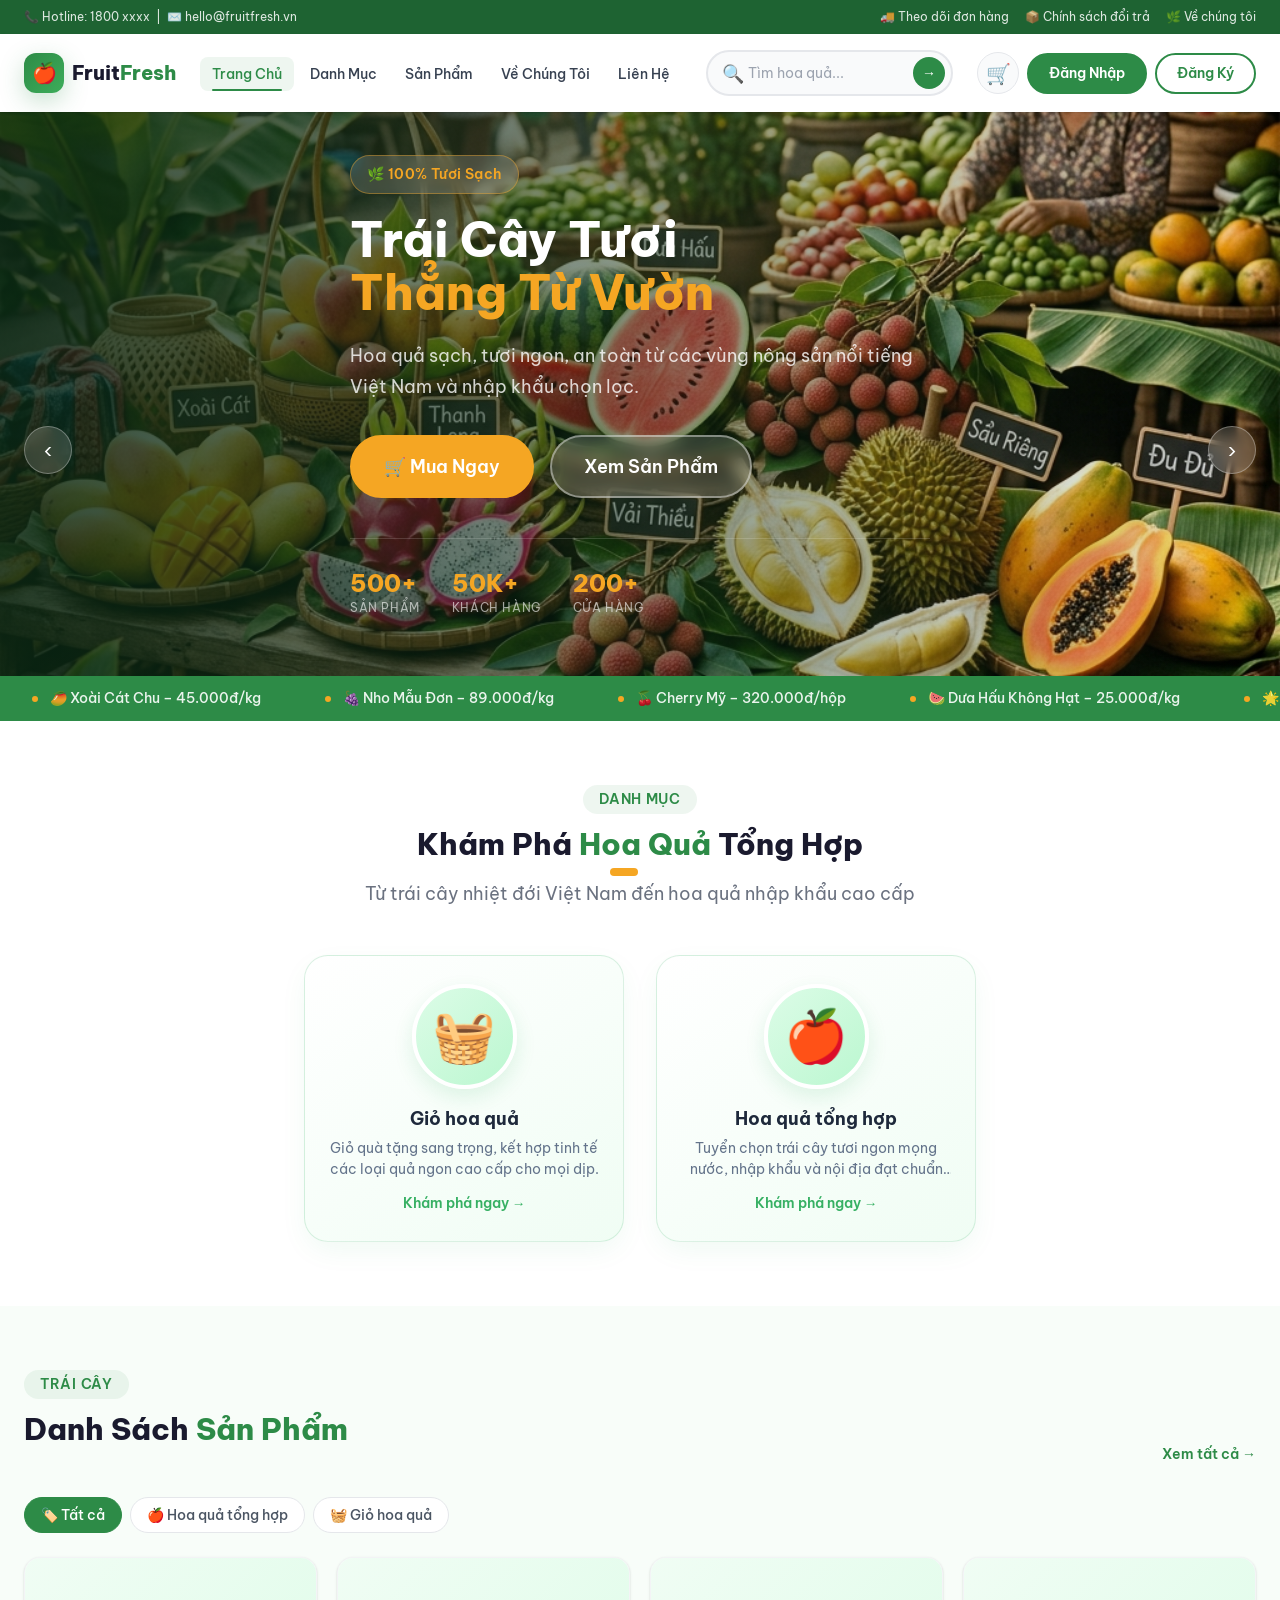
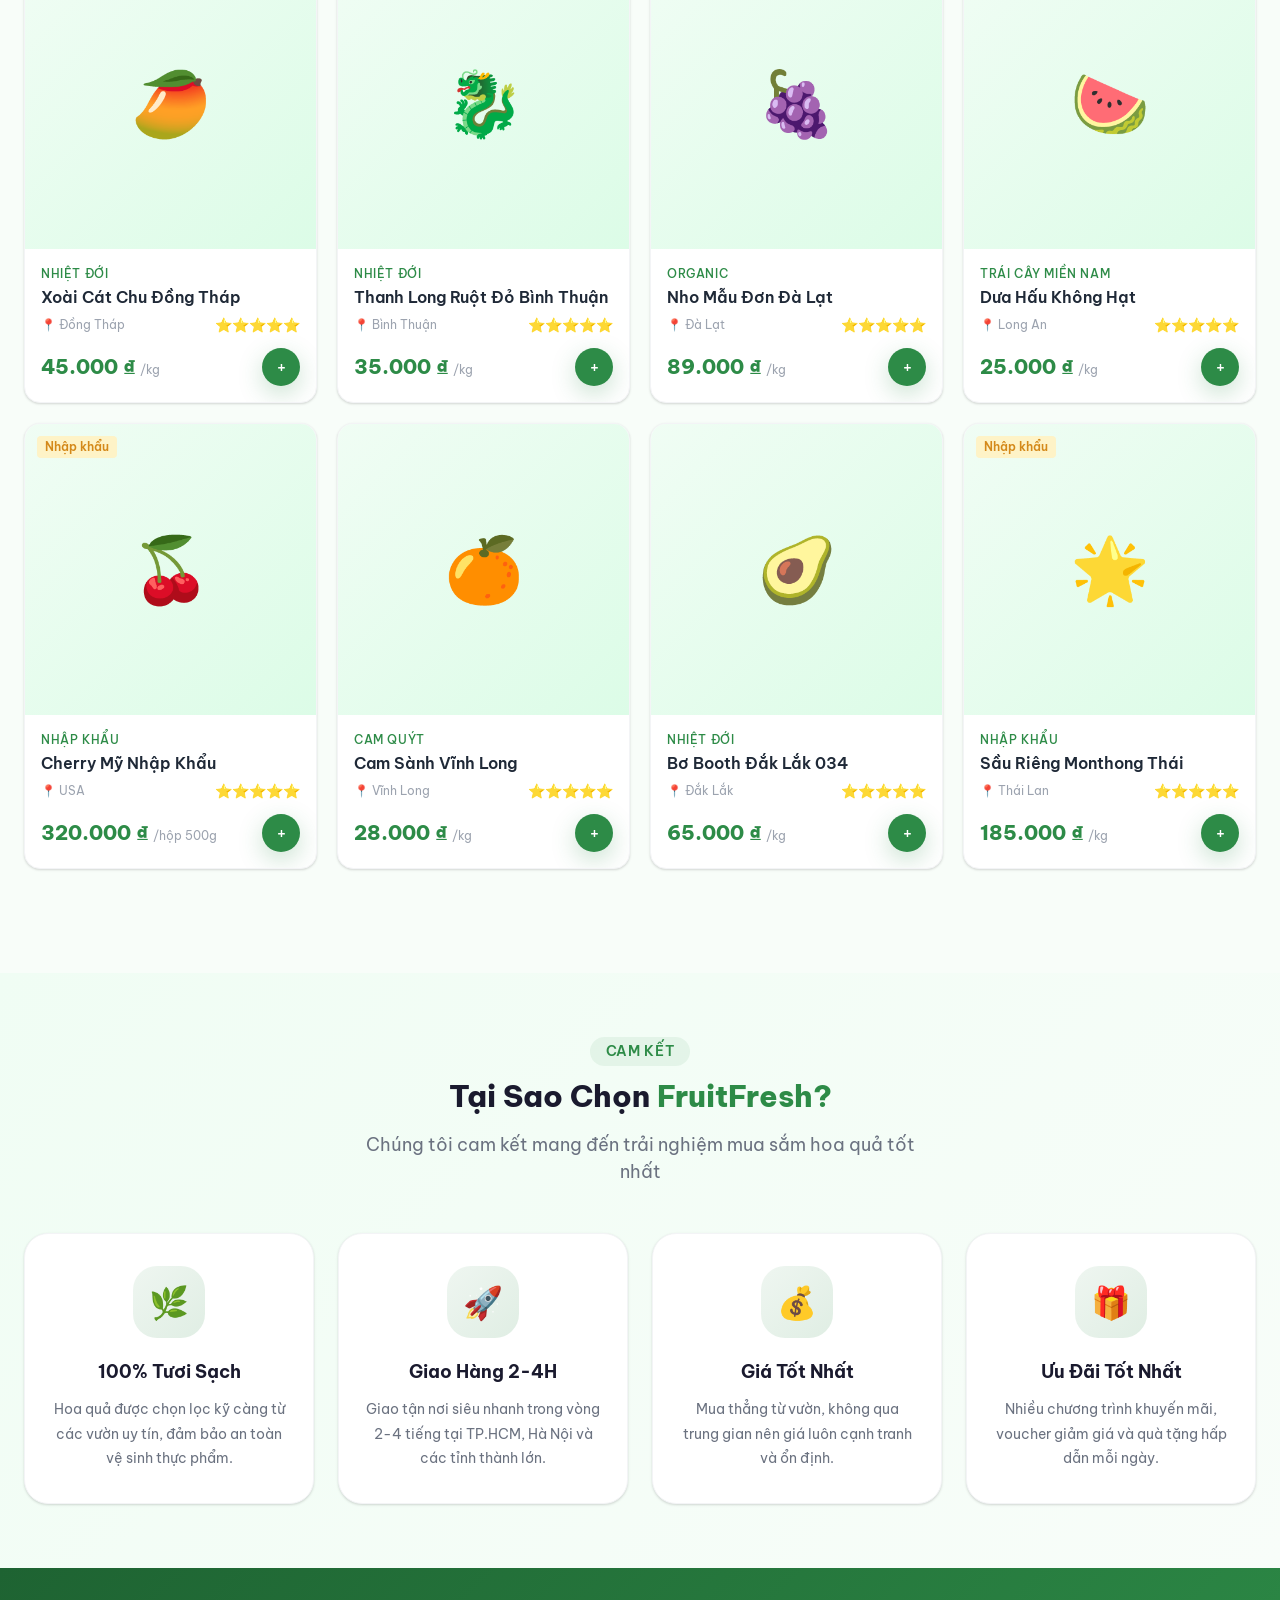
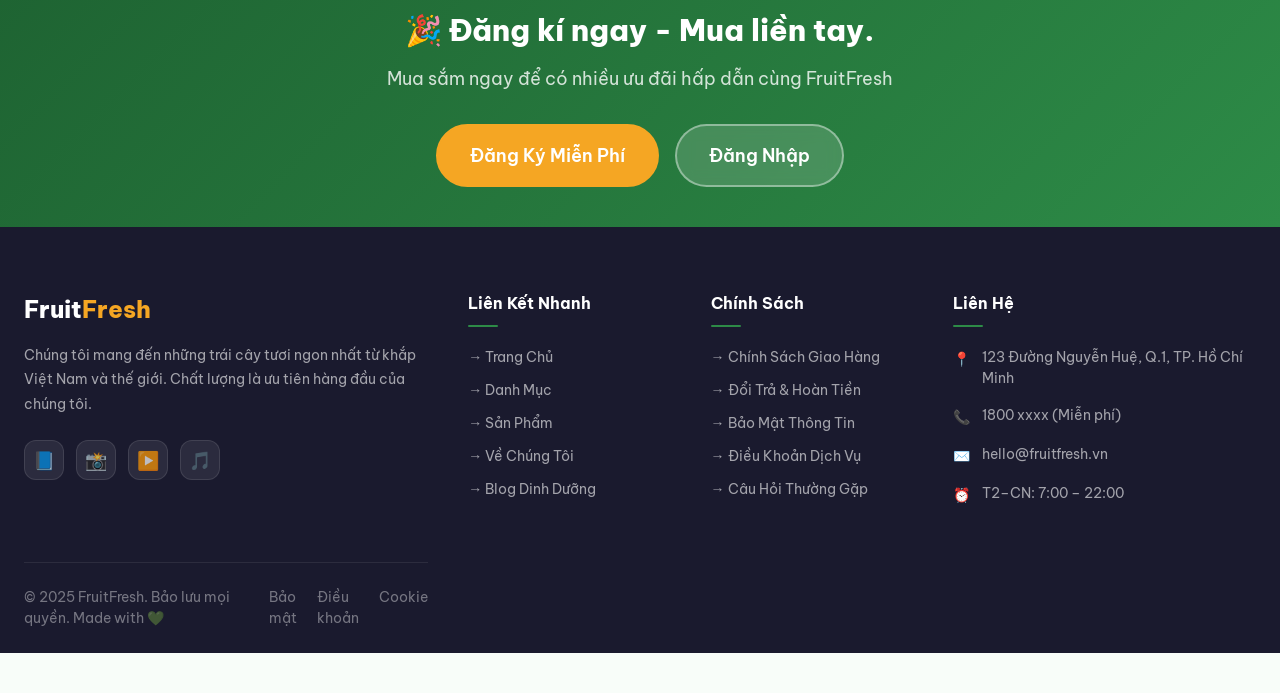
==== commit ba53b7cf: "danh gia san pham" ====
--- a/src/main/resources/static/index.html
+++ b/src/main/resources/static/index.html
@@ -187,9 +187,9 @@
             <p class="why-desc">Mua thẳng từ vườn, không qua trung gian nên giá luôn cạnh tranh và ổn định.</p>
           </div>
           <div class="why-card" id="why-4">
-            <div class="why-icon">🔄</div>
-            <h3 class="why-title">Đổi Trả Dễ Dàng</h3>
-            <p class="why-desc">Không hài lòng? Hoàn tiền 100% hoặc đổi hàng miễn phí trong vòng 24 giờ.</p>
+            <div class="why-icon">🎁</div>
+            <h3 class="why-title">Ưu Đãi Tốt Nhất</h3>
+            <p class="why-desc">Nhiều chương trình khuyến mãi, voucher giảm giá và quà tặng hấp dẫn mỗi ngày.</p>
           </div>
         </div>
       </div>
@@ -199,10 +199,10 @@
     <section style="padding: var(--space-10) 0; background: linear-gradient(135deg, #1E6332, #2D8B47);">
       <div class="container" style="text-align:center;">
         <h2 style="color:white;font-size:var(--font-size-3xl);font-weight:800;margin-bottom:12px;">
-          🎉 Đăng Ký Ngay – Giảm 15% Đơn Đầu Tiên!
+          🎉 Đăng kí ngay - Mua liền tay.
         </h2>
         <p style="color:rgba(255,255,255,0.8);font-size:var(--font-size-lg);margin-bottom:32px;">
-          Tham gia cộng đồng 50.000+ khách hàng hài lòng của FruitFresh
+          Mua sắm ngay để có nhiều ưu đãi hấp dẫn cùng FruitFresh
         </p>
         <div style="display:flex;gap:16px;justify-content:center;flex-wrap:wrap;">
           <a href="pages/register/index.html" class="btn btn-secondary btn-lg" id="cta-register">Đăng Ký Miễn Phí</a>
@@ -275,12 +275,6 @@
           <div class="footer-contact-item">
             <span class="contact-icon">⏰</span>
             <span>T2–CN: 7:00 – 22:00</span>
-          </div>
-          <h4 class="footer-title" style="margin-top: 20px;">Nhận Ưu Đãi</h4>
-          <div class="footer-newsletter">
-            <input type="email" id="newsletter-email" placeholder="Email của bạn..." />
-            <button class="btn btn-primary btn-sm" id="newsletter-btn" style="width:100%;">Đăng Ký Nhận Tin</button>
-          </div>
         </div>
 
       </div>
@@ -436,6 +430,29 @@
       <!-- REVIEWS SECTION -->
       <div class="qv-reviews" id="qv-reviews" style="display:none;">
         <h3 class="qv-reviews-title">⭐ Đánh giá từ khách hàng</h3>
+
+        <!-- Add Review Form -->
+        <div class="qv-add-review-box" style="background: #f8fafc; border: 1px solid #e2e8f0; border-radius: 12px; padding: 16px; margin-bottom: 20px;">
+          <h4 style="font-size: 1rem; font-weight: 700; color: #1e293b; margin-bottom: 10px; display: flex; align-items: center; gap: 6px;">
+            ✍️ Viết đánh giá của bạn
+          </h4>
+          <div class="qv-rating-select" style="display: flex; align-items: center; gap: 8px; margin-bottom: 12px;">
+            <span style="font-size: 0.9rem; font-weight: 600; color: #475569;">Đánh giá sao:</span>
+            <div class="star-rating-picker" id="qv-star-picker" style="display: flex; gap: 4px; cursor: pointer; font-size: 1.4rem; color: #f59e0b;">
+              <span data-star="1" class="star-item">★</span>
+              <span data-star="2" class="star-item">★</span>
+              <span data-star="3" class="star-item">★</span>
+              <span data-star="4" class="star-item">★</span>
+              <span data-star="5" class="star-item">★</span>
+            </div>
+            <span id="qv-star-label" style="font-size: 0.85rem; font-weight: 700; color: #d97706;">(5/5 Tuyệt vời)</span>
+          </div>
+          <textarea id="qv-review-input" placeholder="Chia sẻ cảm nhận của bạn về sản phẩm này (chất lượng, vị ngọt, đóng gói...)..." rows="3" style="width: 100%; padding: 10px 14px; border: 1px solid #cbd5e1; border-radius: 8px; font-size: 0.9rem; outline: none; font-family: inherit; resize: vertical; box-sizing: border-box;"></textarea>
+          <div style="display: flex; justify-content: flex-end; margin-top: 10px;">
+            <button class="btn btn-primary" id="qv-submit-review" onclick="submitProductReview()" style="padding: 8px 18px; font-size: 0.9rem; font-weight: 700; border-radius: 8px; cursor: pointer;">🚀 Gửi Đánh Giá</button>
+          </div>
+        </div>
+
         <div class="qv-reviews-list" id="qv-reviews-list"></div>
       </div>
     </div>
@@ -465,6 +482,7 @@
   </div>
 
   <!-- === SCRIPTS === -->
+  <script src="assets/js/auth.js"></script>
   <script src="assets/js/api.js"></script>
   <script src="assets/js/home.js"></script>
 
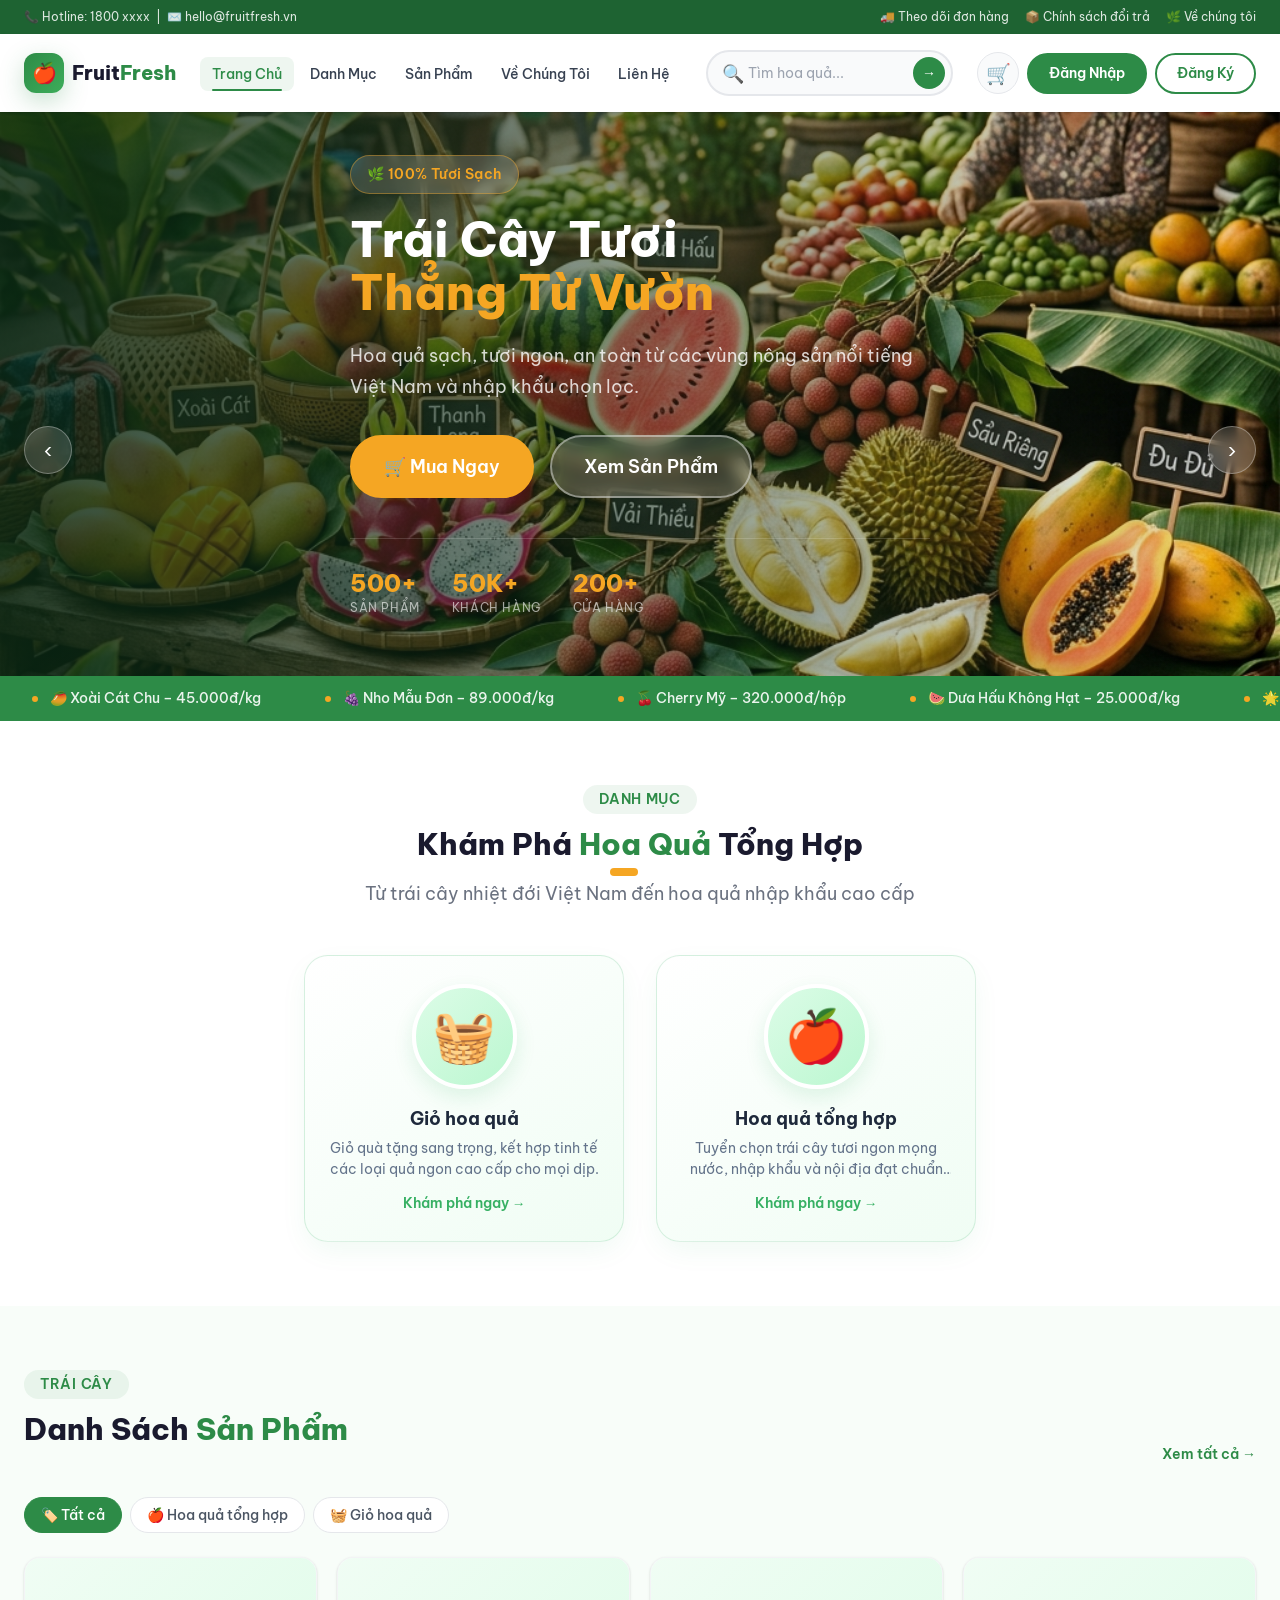
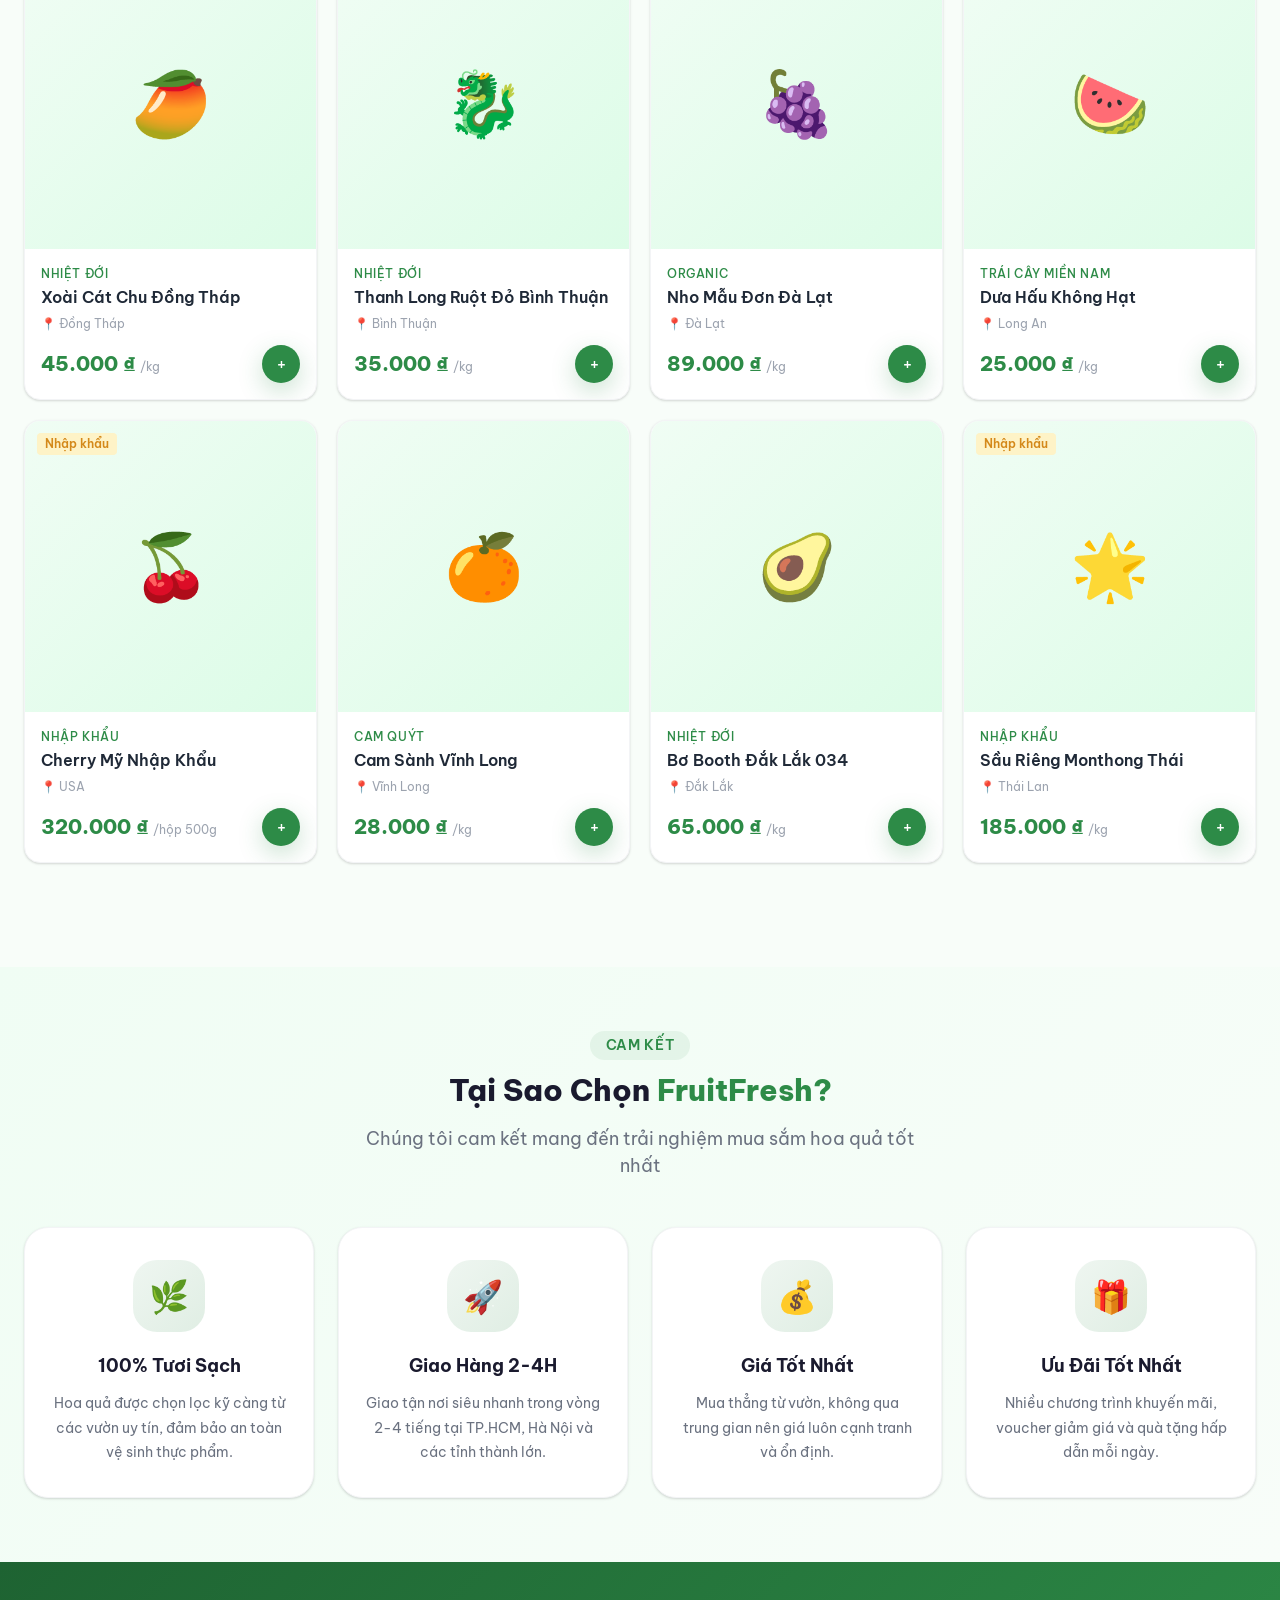
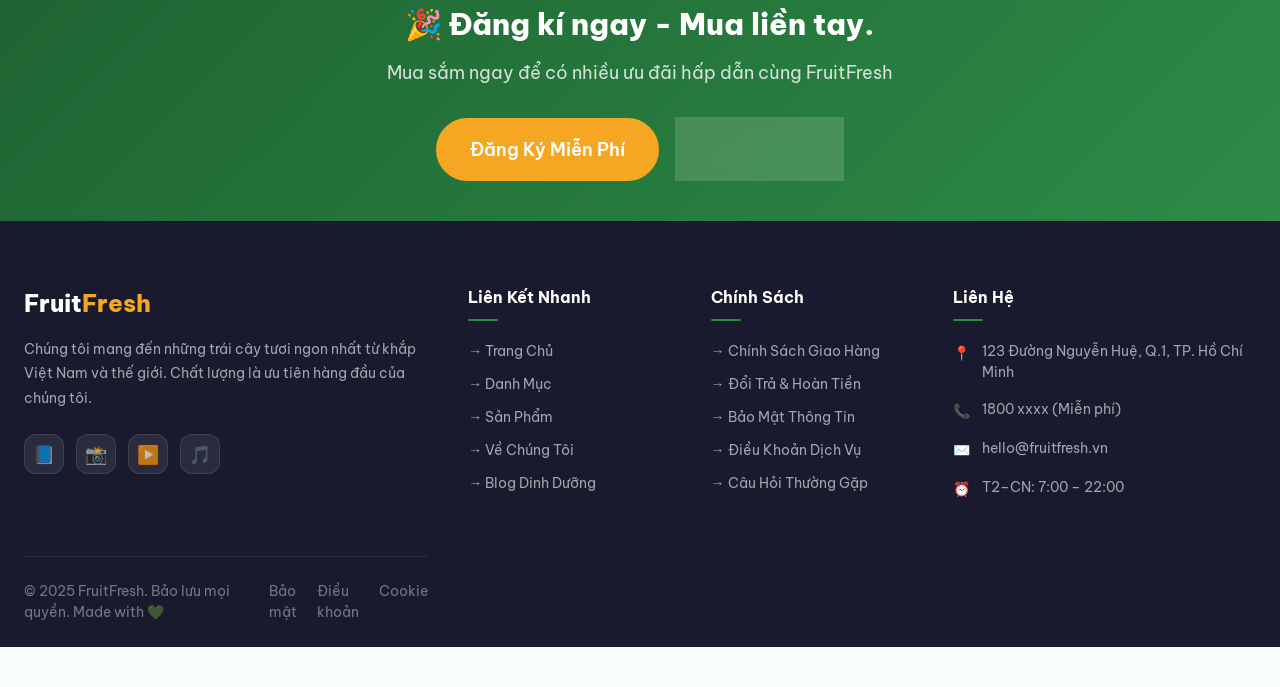
==== commit 35a66ac1: "fix đánh giá và phàn thanh toán" ====
--- a/src/main/resources/static/index.html
+++ b/src/main/resources/static/index.html
@@ -145,8 +145,10 @@
         <!-- Filter Tabs -->
         <div class="product-tabs" style="margin-bottom: 24px;" role="tablist">
           <button class="product-tab active" data-category-filter="" id="tab-all" role="tab">🏷️ Tất cả</button>
-          <button class="product-tab" data-category-filter="Hoa quả tổng hợp" id="tab-synthetic" role="tab">🍎 Hoa quả tổng hợp</button>
-          <button class="product-tab" data-category-filter="Giỏ hoa quả" id="tab-baskets" role="tab">🧺 Giỏ hoa quả</button>
+          <button class="product-tab" data-category-filter="Hoa quả tổng hợp" id="tab-synthetic" role="tab">🍎 Hoa quả
+            tổng hợp</button>
+          <button class="product-tab" data-category-filter="Giỏ hoa quả" id="tab-baskets" role="tab">🧺 Giỏ hoa
+            quả</button>
         </div>
 
         <div class="products-grid" id="featured-grid">
@@ -275,20 +277,20 @@
           <div class="footer-contact-item">
             <span class="contact-icon">⏰</span>
             <span>T2–CN: 7:00 – 22:00</span>
-        </div>
-
-      </div>
-
-      <!-- Footer Bottom -->
-      <div class="footer-bottom">
-        <span>© 2025 FruitFresh. Bảo lưu mọi quyền. Made with 💚</span>
-        <div class="footer-bottom-links">
-          <a href="#" id="footer-privacy-bottom">Bảo mật</a>
-          <a href="#" id="footer-terms-bottom">Điều khoản</a>
-          <a href="#" id="footer-cookie">Cookie</a>
-        </div>
-      </div>
-    </div>
+          </div>
+
+        </div>
+
+        <!-- Footer Bottom -->
+        <div class="footer-bottom">
+          <span>© 2025 FruitFresh. Bảo lưu mọi quyền. Made with 💚</span>
+          <div class="footer-bottom-links">
+            <a href="#" id="footer-privacy-bottom">Bảo mật</a>
+            <a href="#" id="footer-terms-bottom">Điều khoản</a>
+            <a href="#" id="footer-cookie">Cookie</a>
+          </div>
+        </div>
+      </div>
   </footer>
 
   <!-- === SCROLL TO TOP === -->
@@ -393,7 +395,7 @@
 
           <!-- Rating summary -->
           <div class="qv-rating-row">
-            <div class="qv-stars" id="qv-stars">★★★★★</div>
+            <div class="qv-stars" id="qv-stars" style="display:none;">★★★★★</div>
             <span class="qv-rating-count" id="qv-rating-count">(0 đánh giá)</span>
           </div>
 
@@ -429,27 +431,35 @@
 
       <!-- REVIEWS SECTION -->
       <div class="qv-reviews" id="qv-reviews" style="display:none;">
-        <h3 class="qv-reviews-title">⭐ Đánh giá từ khách hàng</h3>
+        <h3 class="qv-reviews-title">💬 Đánh giá từ khách hàng</h3>
 
         <!-- Add Review Form -->
-        <div class="qv-add-review-box" style="background: #f8fafc; border: 1px solid #e2e8f0; border-radius: 12px; padding: 16px; margin-bottom: 20px;">
-          <h4 style="font-size: 1rem; font-weight: 700; color: #1e293b; margin-bottom: 10px; display: flex; align-items: center; gap: 6px;">
+        <div class="qv-add-review-box"
+          style="background: #f8fafc; border: 1px solid #e2e8f0; border-radius: 12px; padding: 16px; margin-bottom: 20px;">
+          <h4
+            style="font-size: 1rem; font-weight: 700; color: #1e293b; margin-bottom: 10px; display: flex; align-items: center; gap: 6px;">
             ✍️ Viết đánh giá của bạn
           </h4>
-          <div class="qv-rating-select" style="display: flex; align-items: center; gap: 8px; margin-bottom: 12px;">
+          <div class="qv-rating-select" style="display: none; align-items: center; gap: 8px; margin-bottom: 12px;">
             <span style="font-size: 0.9rem; font-weight: 600; color: #475569;">Đánh giá sao:</span>
-            <div class="star-rating-picker" id="qv-star-picker" style="display: flex; gap: 4px; cursor: pointer; font-size: 1.4rem; color: #f59e0b;">
+            <div class="star-rating-picker" id="qv-star-picker"
+              style="display: flex; gap: 4px; cursor: pointer; font-size: 1.4rem; color: #f59e0b;">
               <span data-star="1" class="star-item">★</span>
               <span data-star="2" class="star-item">★</span>
               <span data-star="3" class="star-item">★</span>
               <span data-star="4" class="star-item">★</span>
               <span data-star="5" class="star-item">★</span>
             </div>
-            <span id="qv-star-label" style="font-size: 0.85rem; font-weight: 700; color: #d97706;">(5/5 Tuyệt vời)</span>
-          </div>
-          <textarea id="qv-review-input" placeholder="Chia sẻ cảm nhận của bạn về sản phẩm này (chất lượng, vị ngọt, đóng gói...)..." rows="3" style="width: 100%; padding: 10px 14px; border: 1px solid #cbd5e1; border-radius: 8px; font-size: 0.9rem; outline: none; font-family: inherit; resize: vertical; box-sizing: border-box;"></textarea>
+            <span id="qv-star-label" style="font-size: 0.85rem; font-weight: 700; color: #d97706;">(5/5 Tuyệt
+              vời)</span>
+          </div>
+          <textarea id="qv-review-input"
+            placeholder="Chia sẻ cảm nhận của bạn về sản phẩm này (chất lượng, vị ngọt, đóng gói...)..." rows="3"
+            style="width: 100%; padding: 10px 14px; border: 1px solid #cbd5e1; border-radius: 8px; font-size: 0.9rem; outline: none; font-family: inherit; resize: vertical; box-sizing: border-box;"></textarea>
           <div style="display: flex; justify-content: flex-end; margin-top: 10px;">
-            <button class="btn btn-primary" id="qv-submit-review" onclick="submitProductReview()" style="padding: 8px 18px; font-size: 0.9rem; font-weight: 700; border-radius: 8px; cursor: pointer;">🚀 Gửi Đánh Giá</button>
+            <button class="btn btn-primary" id="qv-submit-review" onclick="submitProductReview()"
+              style="padding: 8px 18px; font-size: 0.9rem; font-weight: 700; border-radius: 8px; cursor: pointer;">🚀
+              Gửi Đánh Giá</button>
           </div>
         </div>
 
@@ -481,6 +491,170 @@
     </div>
   </div>
 
+  <!-- === PAYMENT METHOD MODAL === -->
+  <div class="cart-modal-overlay" id="payment-method-modal" aria-hidden="true" style="z-index: 11000;">
+    <div class="cart-modal-card" role="dialog" aria-label="Phương thức thanh toán"
+      style="max-width: 520px; padding: 24px; border-radius: 20px; box-shadow: 0 20px 25px -5px rgba(0, 0, 0, 0.2);">
+      <div
+        style="display: flex; justify-content: space-between; align-items: center; border-bottom: 1px solid #e2e8f0; padding-bottom: 14px; margin-bottom: 18px;">
+        <h3
+          style="font-size: 1.25rem; font-weight: 800; color: #1e293b; margin: 0; display: flex; align-items: center; gap: 8px;">
+          💳 Phương Thức Thanh Toán
+        </h3>
+        <button onclick="closePaymentMethodModal()"
+          style="background: none; border: none; font-size: 1.3rem; cursor: pointer; color: #64748b; padding: 4px;">✕</button>
+      </div>
+
+      <p style="font-size: 0.92rem; color: #475569; margin: 0 0 18px 0; font-weight: 600;">
+        Vui lòng chọn 1 trong 2 hình thức thanh toán & nhận hàng dưới đây:
+      </p>
+
+      <div style="display: flex; flex-direction: column; gap: 14px; margin-bottom: 24px;">
+        <!-- Option 1: COD -->
+        <div onclick="selectPaymentOption('COD')" id="pay-opt-cod"
+          style="padding: 16px; border: 2px solid #22c55e; background: #f0fdf4; border-radius: 14px; cursor: pointer; transition: all 0.2s ease; display: flex; align-items: center; gap: 14px;">
+          <div
+            style="font-size: 2.2rem; background: #dcfce7; padding: 10px; border-radius: 12px; display: flex; align-items: center; justify-content: center;">
+            💵</div>
+          <div style="flex: 1;">
+            <div style="font-weight: 800; font-size: 1rem; color: #15803d; margin-bottom: 3px;">Thanh toán khi nhận hàng
+              (COD)</div>
+            <div style="font-size: 0.85rem; color: #475569; line-height: 1.4;">Nhận hàng tận nơi, kiểm tra hoa quả và
+              thanh toán tiền mặt cho shipper.</div>
+          </div>
+          <input type="radio" name="pay_method" id="radio-cod" value="COD" checked
+            style="width: 20px; height: 20px; accent-color: #22c55e; cursor: pointer;" />
+        </div>
+
+        <!-- Option 2: VNPay -->
+        <div onclick="selectPaymentOption('VNPAY')" id="pay-opt-vnpay"
+          style="padding: 16px; border: 2px solid #cbd5e1; background: #fff; border-radius: 14px; cursor: pointer; transition: all 0.2s ease; display: flex; align-items: center; gap: 14px;">
+          <div
+            style="font-size: 2.2rem; background: #e0f2fe; padding: 10px; border-radius: 12px; display: flex; align-items: center; justify-content: center;">
+            💳</div>
+          <div style="flex: 1;">
+            <div style="font-weight: 800; font-size: 1rem; color: #0369a1; margin-bottom: 3px;">Thanh toán Online qua
+              VNPay</div>
+            <div style="font-size: 0.85rem; color: #475569; line-height: 1.4;">Thanh toán qua Thẻ ngân hàng, Ví điện tử
+              VNPAY hoặc Quét mã QR Code.</div>
+          </div>
+          <input type="radio" name="pay_method" id="radio-vnpay" value="VNPAY"
+            style="width: 20px; height: 20px; accent-color: #0284c7; cursor: pointer;" />
+        </div>
+      </div>
+
+      <div
+        style="display: flex; gap: 12px; justify-content: flex-end; border-top: 1px solid #f1f5f9; padding-top: 16px;">
+        <button onclick="closePaymentMethodModal()"
+          style="padding: 10px 18px; border: 1px solid #cbd5e1; background: #fff; color: #475569; border-radius: 10px; font-weight: 700; cursor: pointer;">Quay
+          lại</button>
+        <button onclick="confirmOrderWithPayment()"
+          style="padding: 10px 24px; border: none; background: #16a34a; color: white; border-radius: 10px; font-weight: 800; cursor: pointer; font-size: 0.95rem; box-shadow: 0 4px 12px rgba(22, 163, 74, 0.3);">🚀
+          Xác Nhận Đặt Hàng</button>
+      </div>
+    </div>
+  </div>
+
+  <!-- === ORDER HISTORY MODAL === -->
+  <div id="order-history-modal"
+    style="position: fixed; inset: 0; background: rgba(15, 23, 42, 0.6); backdrop-filter: blur(6px); z-index: 12000; display: none; align-items: center; justify-content: center; padding: 20px;">
+    <div
+      style="background: #ffffff; width: 100%; max-width: 620px; max-height: 85vh; border-radius: 24px; box-shadow: 0 25px 50px -12px rgba(0, 0, 0, 0.3); display: flex; flex-direction: column; padding: 24px; overflow: hidden;">
+      <div
+        style="display: flex; justify-content: space-between; align-items: center; border-bottom: 1px solid #e2e8f0; padding-bottom: 14px; margin-bottom: 14px;">
+        <h3
+          style="font-size: 1.25rem; font-weight: 800; color: #1e293b; margin: 0; display: flex; align-items: center; gap: 8px;">
+          📦 Lịch Sử Mua Hàng
+        </h3>
+        <button onclick="closeOrderHistoryModal()"
+          style="background: none; border: none; font-size: 1.3rem; cursor: pointer; color: #64748b; padding: 4px;">✕</button>
+      </div>
+
+      <!-- Filter Tabs -->
+      <div style="display: flex; gap: 8px; margin-bottom: 16px; border-bottom: 2px solid #f1f5f9; padding-bottom: 8px;">
+        <button onclick="filterOrderHistory('ALL')" id="oh-tab-ALL"
+          style="padding: 6px 14px; border-radius: 20px; border: none; background: #16a34a; color: white; font-weight: 700; font-size: 0.85rem; cursor: pointer; transition: all 0.2s;">Tất
+          cả</button>
+        <button onclick="filterOrderHistory('DELIVERED')" id="oh-tab-DELIVERED"
+          style="padding: 6px 14px; border-radius: 20px; border: 1px solid #cbd5e1; background: #f8fafc; color: #475569; font-weight: 700; font-size: 0.85rem; cursor: pointer; transition: all 0.2s;">Đã
+          giao hàng</button>
+        <button onclick="filterOrderHistory('PROCESSING')" id="oh-tab-PROCESSING"
+          style="padding: 6px 14px; border-radius: 20px; border: 1px solid #cbd5e1; background: #f8fafc; color: #475569; font-weight: 700; font-size: 0.85rem; cursor: pointer; transition: all 0.2s;">Đang
+          xử lý</button>
+      </div>
+
+      <div id="order-history-body" style="flex: 1; overflow-y: auto; padding-right: 4px;">
+        <!-- Rendered dynamically by JS -->
+      </div>
+      <div
+        style="display: flex; justify-content: flex-end; border-top: 1px solid #f1f5f9; padding-top: 14px; margin-top: 14px;">
+        <button onclick="closeOrderHistoryModal()"
+          style="padding: 9px 22px; border: none; background: #64748b; color: white; border-radius: 10px; font-weight: 700; cursor: pointer;">Đóng</button>
+      </div>
+    </div>
+  </div>
+
+  <!-- === VNPAY QR PAYMENT MODAL === -->
+  <div id="vnpay-qr-modal"
+    style="position: fixed; inset: 0; background: rgba(15, 23, 42, 0.75); backdrop-filter: blur(8px); z-index: 13000; display: none; align-items: center; justify-content: center; padding: 20px;">
+    <div
+      style="background: #ffffff; width: 100%; max-width: 460px; border-radius: 24px; box-shadow: 0 25px 50px -12px rgba(0, 0, 0, 0.35); display: flex; flex-direction: column; overflow: hidden;">
+      <!-- Top Banner -->
+      <div
+        style="background: linear-gradient(135deg, #0284c7 0%, #0369a1 100%); padding: 20px 24px; color: white; display: flex; justify-content: space-between; align-items: center;">
+        <div style="display: flex; align-items: center; gap: 10px;">
+          <div
+            style="background: white; padding: 4px 10px; border-radius: 8px; font-weight: 900; color: #0284c7; font-size: 1.1rem; letter-spacing: 0.5px;">
+            VNPAY<span style="color:#e11d48;">QR</span></div>
+          <span style="font-weight: 800; font-size: 1.1rem;">Thanh Toán Đơn Hàng</span>
+        </div>
+        <button onclick="closeVnPayQrModal()"
+          style="background: rgba(255,255,255,0.2); border: none; color: white; font-size: 1.2rem; cursor: pointer; border-radius: 50%; width: 32px; height: 32px; display: flex; align-items: center; justify-content: center;">✕</button>
+      </div>
+
+      <div style="padding: 24px; text-align: center;">
+        <p style="font-size: 0.9rem; color: #64748b; margin-bottom: 4px; font-weight: 600;">Chủ tài khoản: <strong
+            style="color:#1e293b; font-size: 1rem;">LUONG HUU MINH</strong></p>
+        <p style="font-size: 0.85rem; color: #0284c7; margin-bottom: 12px; font-weight: 700;">🏦 Techcombank:
+          76488888888</p>
+        <div style="font-size: 1.8rem; font-weight: 900; color: #0284c7; margin-bottom: 16px;"
+          id="vnpay-display-amount">0 đ</div>
+
+        <!-- QR Box -->
+        <div
+          style="background: #f8fafc; border: 2px dashed #0284c7; border-radius: 20px; padding: 18px; display: inline-block; margin-bottom: 16px; position: relative; box-shadow: 0 4px 15px rgba(2, 132, 199, 0.1);">
+          <img id="vnpay-qr-img" src="" alt="VNPay QR Code"
+            style="width: 210px; height: 210px; border-radius: 12px; display: block; margin: 0 auto; background: #fff;" />
+          <div
+            style="margin-top: 10px; font-size: 0.82rem; color: #0369a1; font-weight: 700; display: flex; align-items: center; justify-content: center; gap: 6px;">
+            <span>📲 Quét bằng Ví VNPay hoặc App Ngân Hàng</span>
+          </div>
+        </div>
+
+        <div
+          style="background: #f0f9ff; border: 1px solid #bae6fd; padding: 10px 14px; border-radius: 12px; margin-bottom: 20px; font-size: 0.85rem; color: #0369a1; text-align: left;">
+          <div style="display: flex; justify-content: space-between; margin-bottom: 4px;">
+            <span>Mã đơn hàng:</span> <strong id="vnpay-order-code">#DH000000</strong>
+          </div>
+          <div style="display: flex; justify-content: space-between;">
+            <span>Nội dung CK:</span> <strong id="vnpay-order-memo">THANH TOAN DH000000</strong>
+          </div>
+        </div>
+
+        <div style="display: flex; flex-direction: column; gap: 10px;">
+          <button onclick="simulateVnPaySuccess()"
+            style="width: 100%; padding: 13px; border: none; background: #16a34a; color: white; border-radius: 12px; font-weight: 800; cursor: pointer; font-size: 0.95rem; box-shadow: 0 4px 12px rgba(22, 163, 74, 0.3); display: flex; align-items: center; justify-content: center; gap: 8px;">
+            ✅ Tôi Đã Chuyển Khoản Thành Công
+          </button>
+          <button onclick="closeVnPayQrModal()"
+            style="width: 100%; padding: 10px; border: 1px solid #cbd5e1; background: #fff; color: #64748b; border-radius: 12px; font-weight: 700; cursor: pointer; font-size: 0.88rem;">
+            Đổi phương thức thanh toán
+          </button>
+        </div>
+      </div>
+    </div>
+  </div>
+
   <!-- === SCRIPTS === -->
   <script src="assets/js/auth.js"></script>
   <script src="assets/js/api.js"></script>
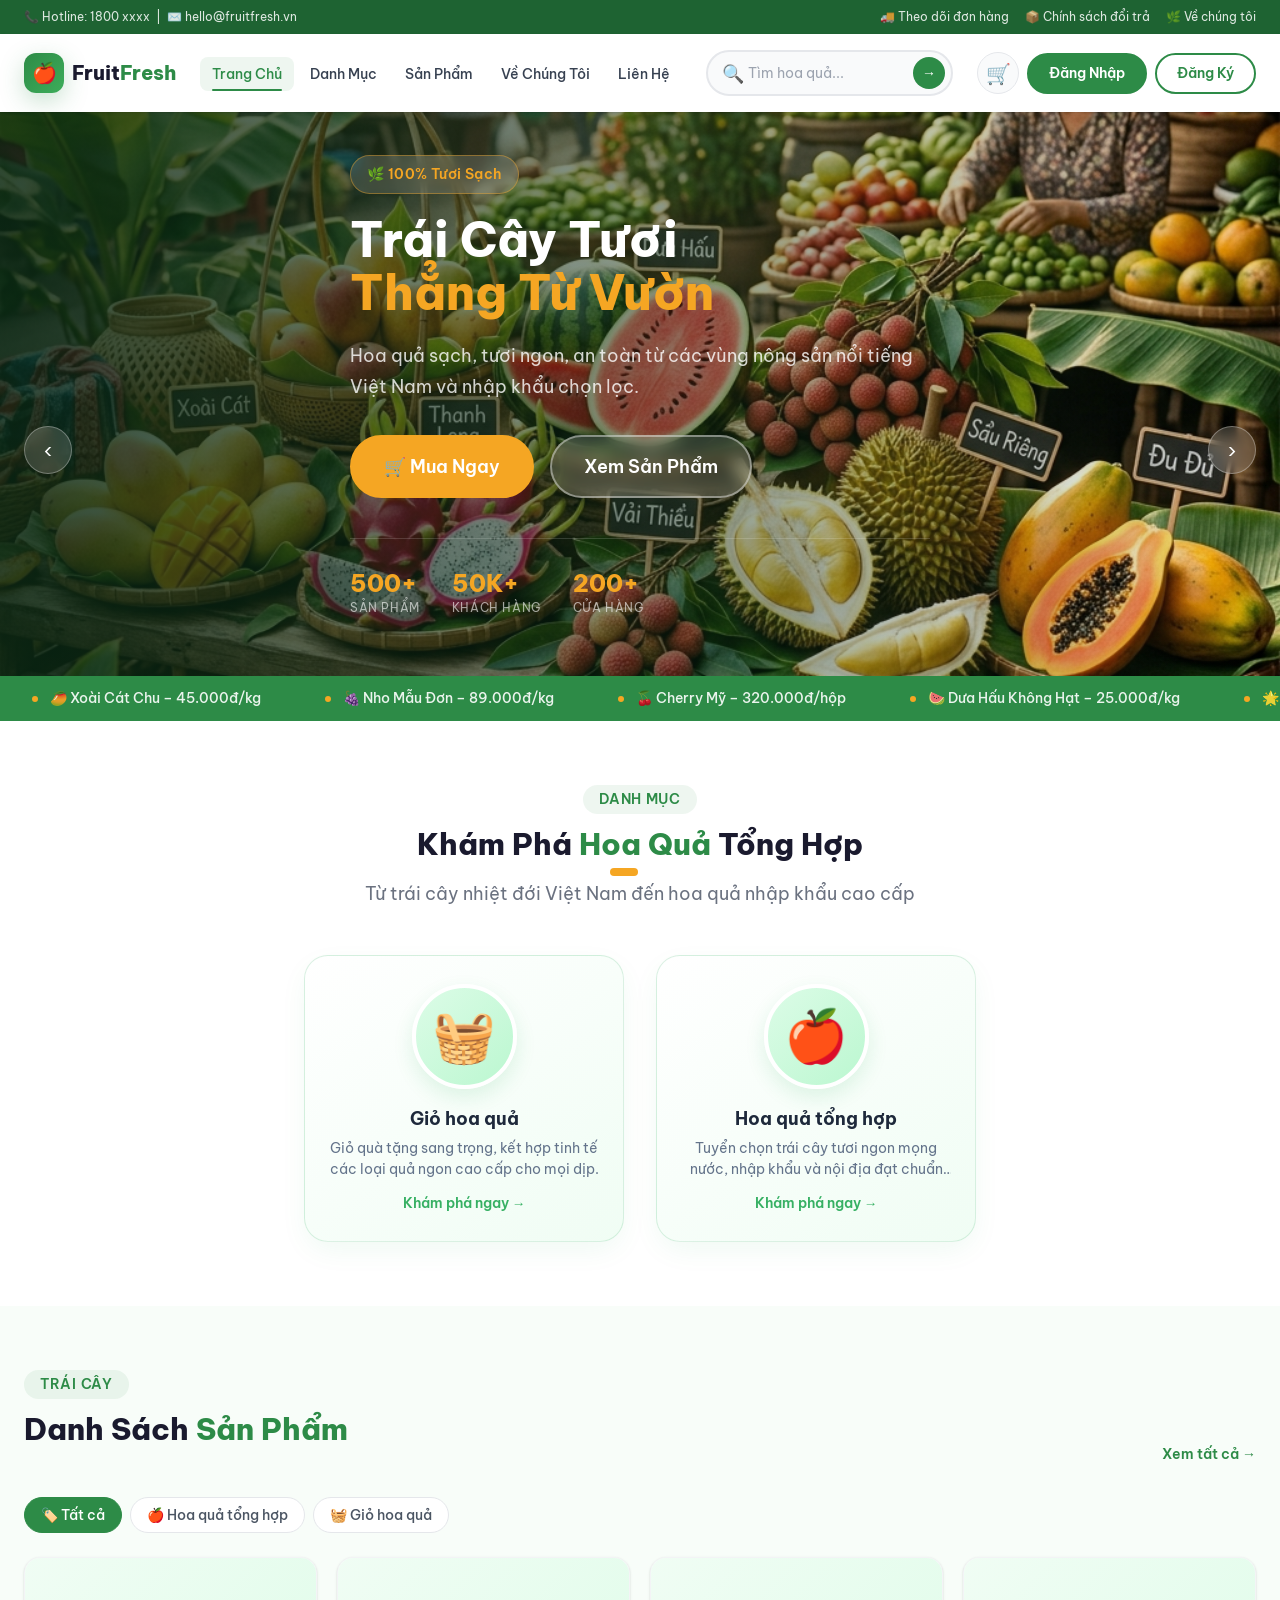
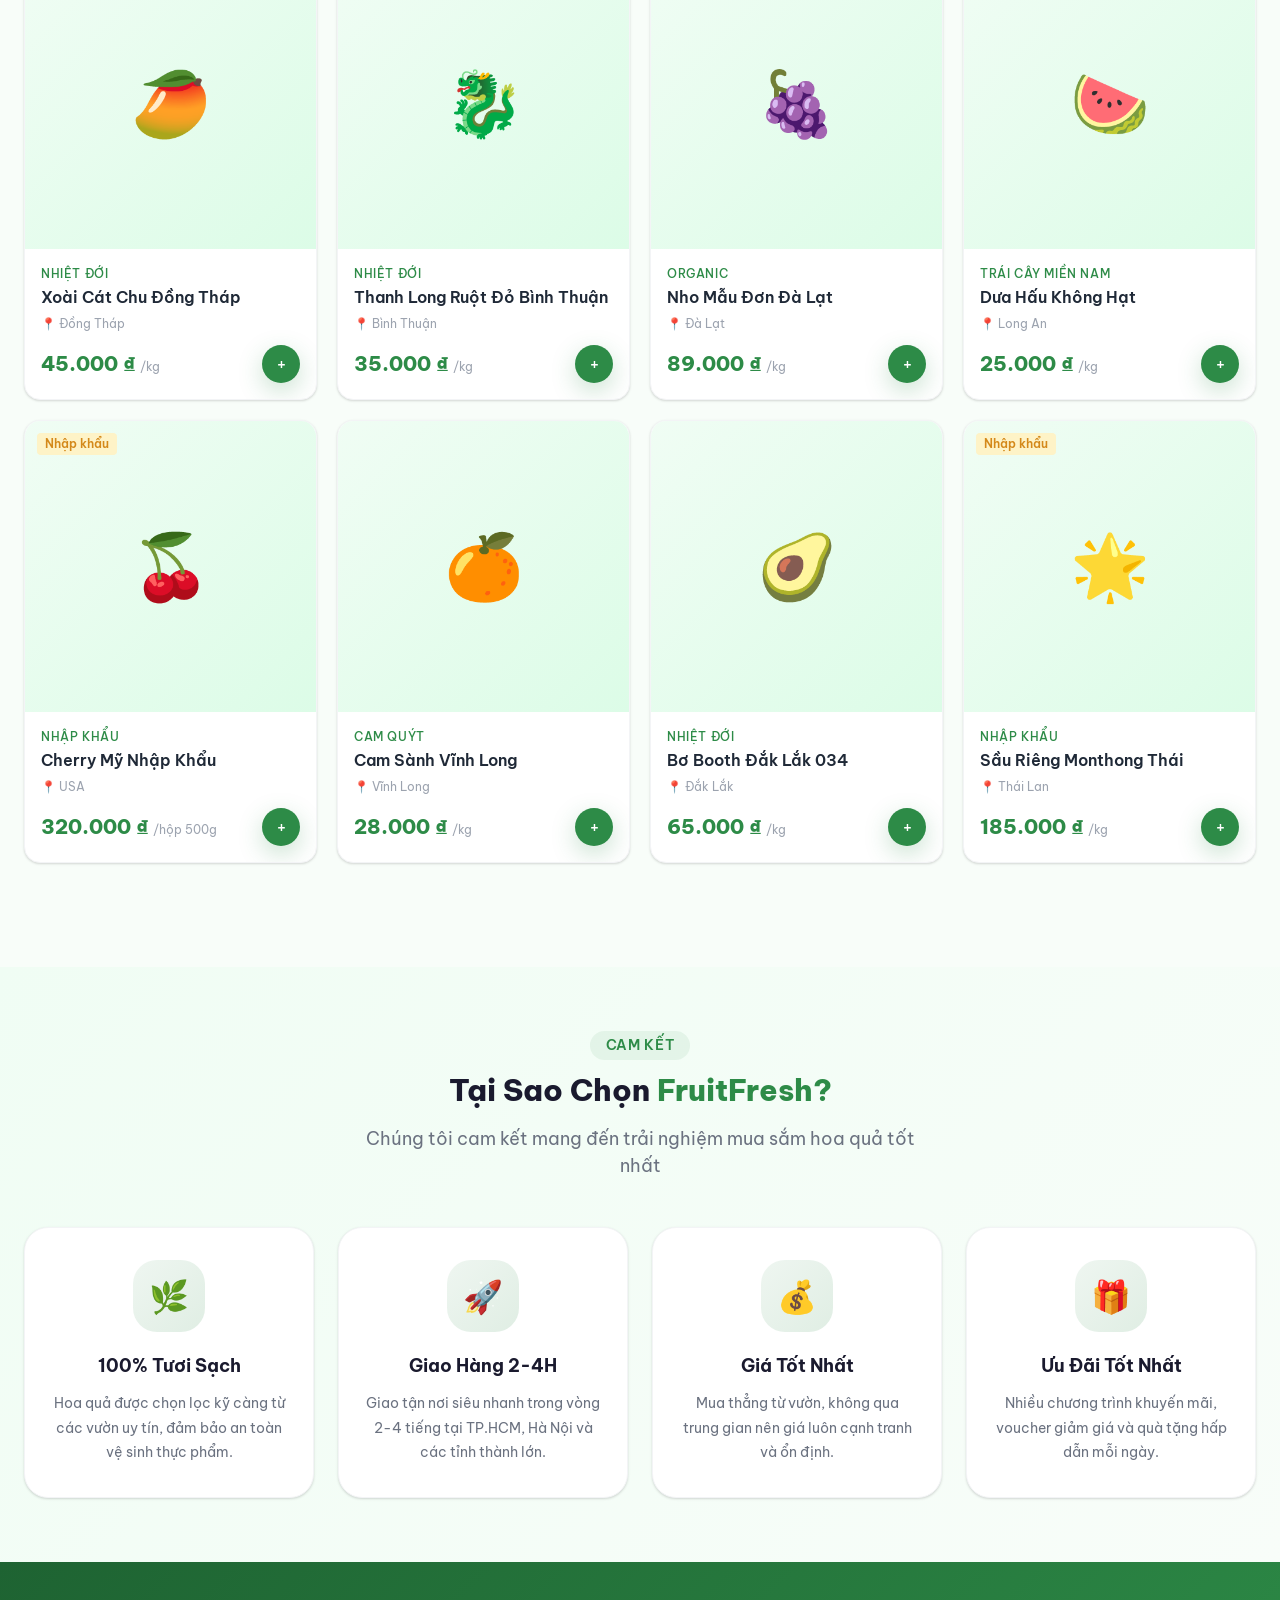
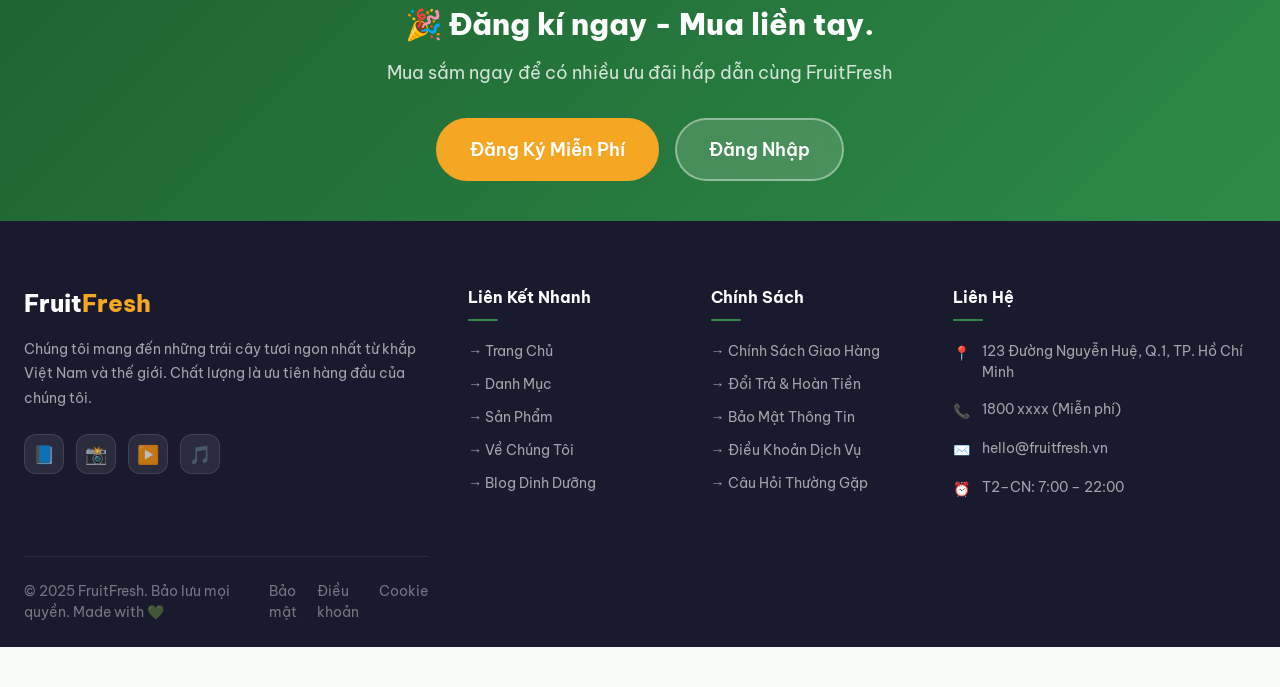
==== commit 03a85160: "them forgot password" ====
--- a/src/main/resources/static/index.html
+++ b/src/main/resources/static/index.html
@@ -357,6 +357,33 @@
           <input type="text" id="profile-address" class="profile-form-input" />
         </div>
 
+        <!-- Change Password Expandable Section -->
+        <div style="margin-top: 16px; border-top: 1px dashed #cbd5e1; padding-top: 16px; margin-bottom: 16px;">
+          <button type="button" id="btn-toggle-change-password"
+            style="background: #f1f5f9; border: 1.5px solid #cbd5e1; padding: 10px 14px; border-radius: 10px; width: 100%; font-weight: 700; color: #475569; cursor: pointer; text-align: center; display: flex; align-items: center; justify-content: center; gap: 8px; transition: all 0.2s;">
+            🔒 Đổi mật khẩu
+          </button>
+          
+          <div id="change-password-section" style="margin-top: 14px; display: none; flex-direction: column; gap: 12px; background: #f8fafc; border: 1px solid #e2e8f0; padding: 16px; border-radius: 12px;">
+            <div class="profile-form-group" style="margin-bottom: 0;">
+              <label class="profile-form-label" for="profile-curr-pass" style="font-weight: 700; font-size: 0.82rem; color: #475569;">Mật khẩu hiện tại</label>
+              <input type="password" id="profile-curr-pass" class="profile-form-input" style="background: white;" />
+            </div>
+            <div class="profile-form-group" style="margin-bottom: 0;">
+              <label class="profile-form-label" for="profile-new-pass" style="font-weight: 700; font-size: 0.82rem; color: #475569;">Mật khẩu mới (tối thiểu 8 ký tự)</label>
+              <input type="password" id="profile-new-pass" class="profile-form-input" style="background: white;" />
+            </div>
+            <div class="profile-form-group" style="margin-bottom: 0;">
+              <label class="profile-form-label" for="profile-confirm-pass" style="font-weight: 700; font-size: 0.82rem; color: #475569;">Xác nhận mật khẩu mới</label>
+              <input type="password" id="profile-confirm-pass" class="profile-form-input" style="background: white;" />
+            </div>
+            <button type="button" id="btn-submit-change-password"
+              style="background: #16a34a; border: none; padding: 12px; border-radius: 10px; font-weight: 800; color: white; cursor: pointer; margin-top: 6px; box-shadow: 0 4px 10px rgba(22, 163, 74, 0.2); transition: all 0.2s;">
+              Xác Nhận Đổi Mật Khẩu
+            </button>
+          </div>
+        </div>
+
         <!-- Actions -->
         <div class="profile-modal-actions">
           <button type="button" class="btn-profile-cancel" id="profile-cancel-btn">Hủy</button>
